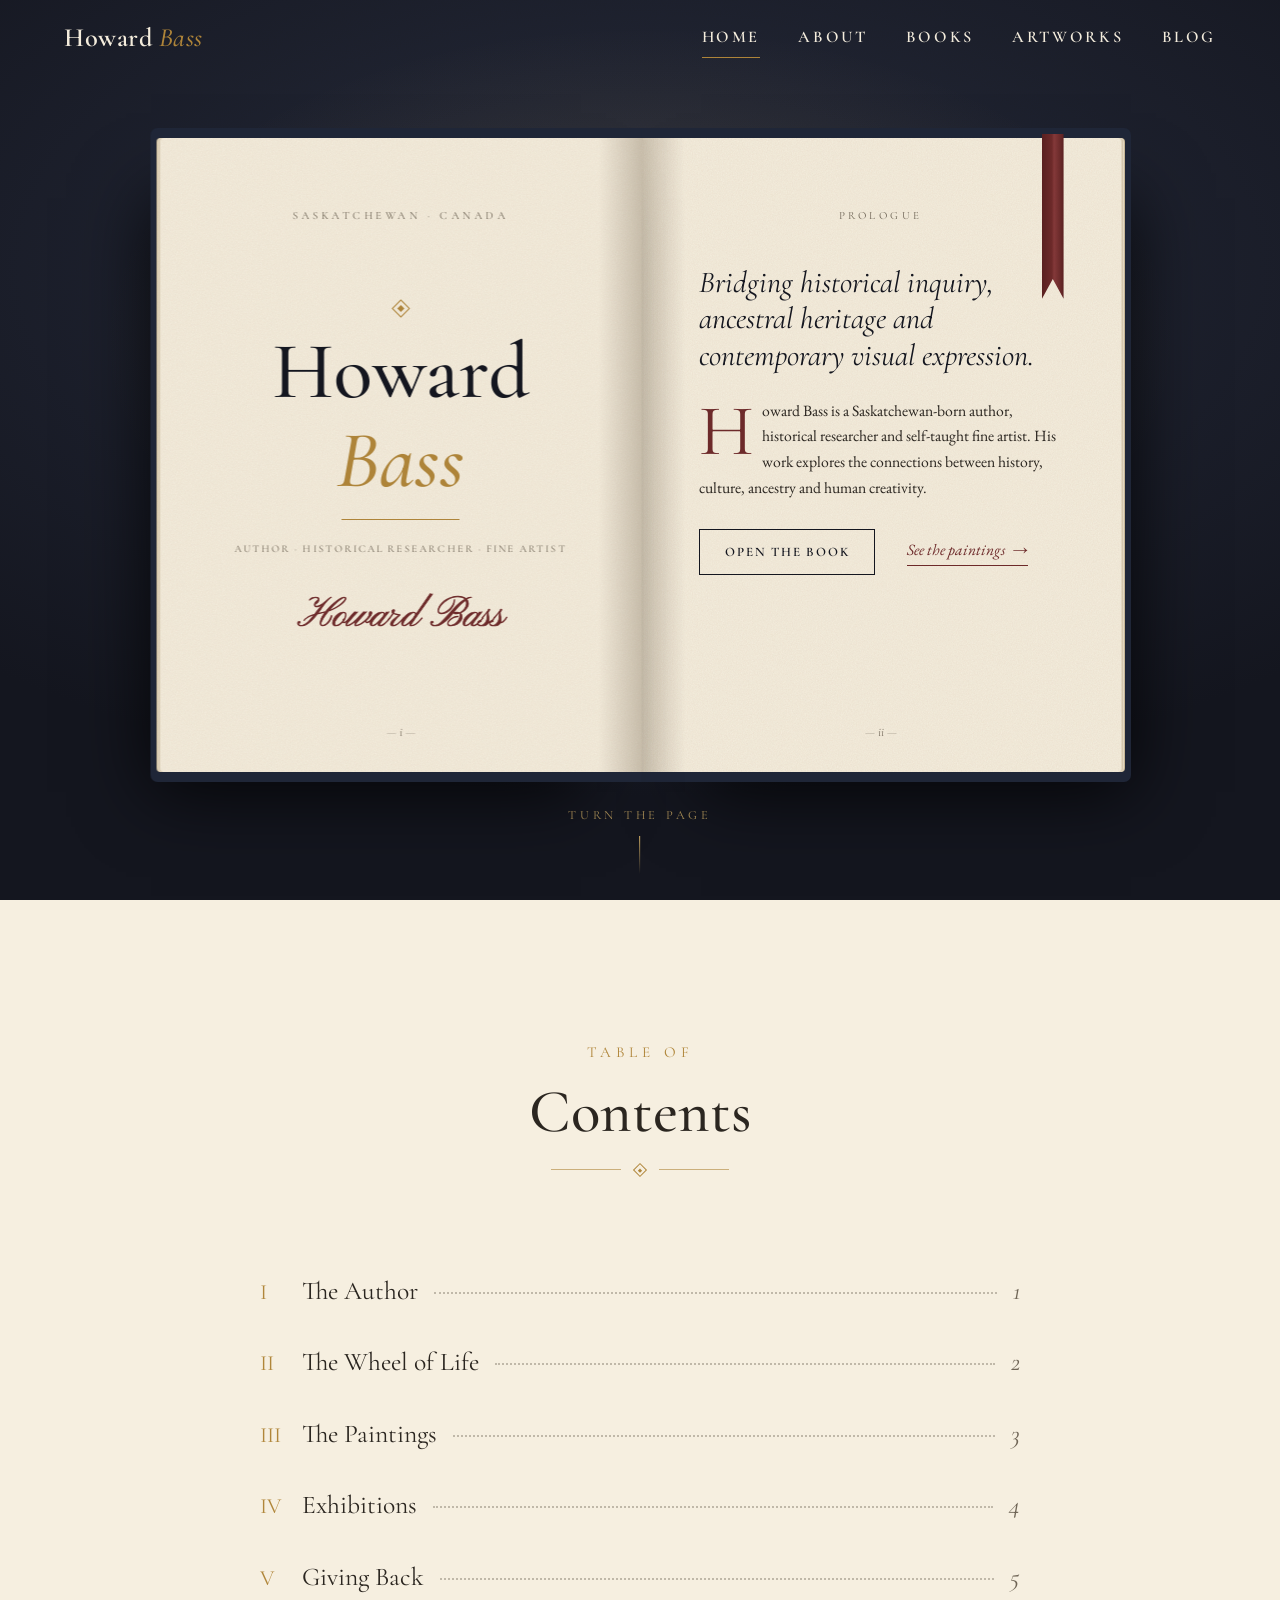
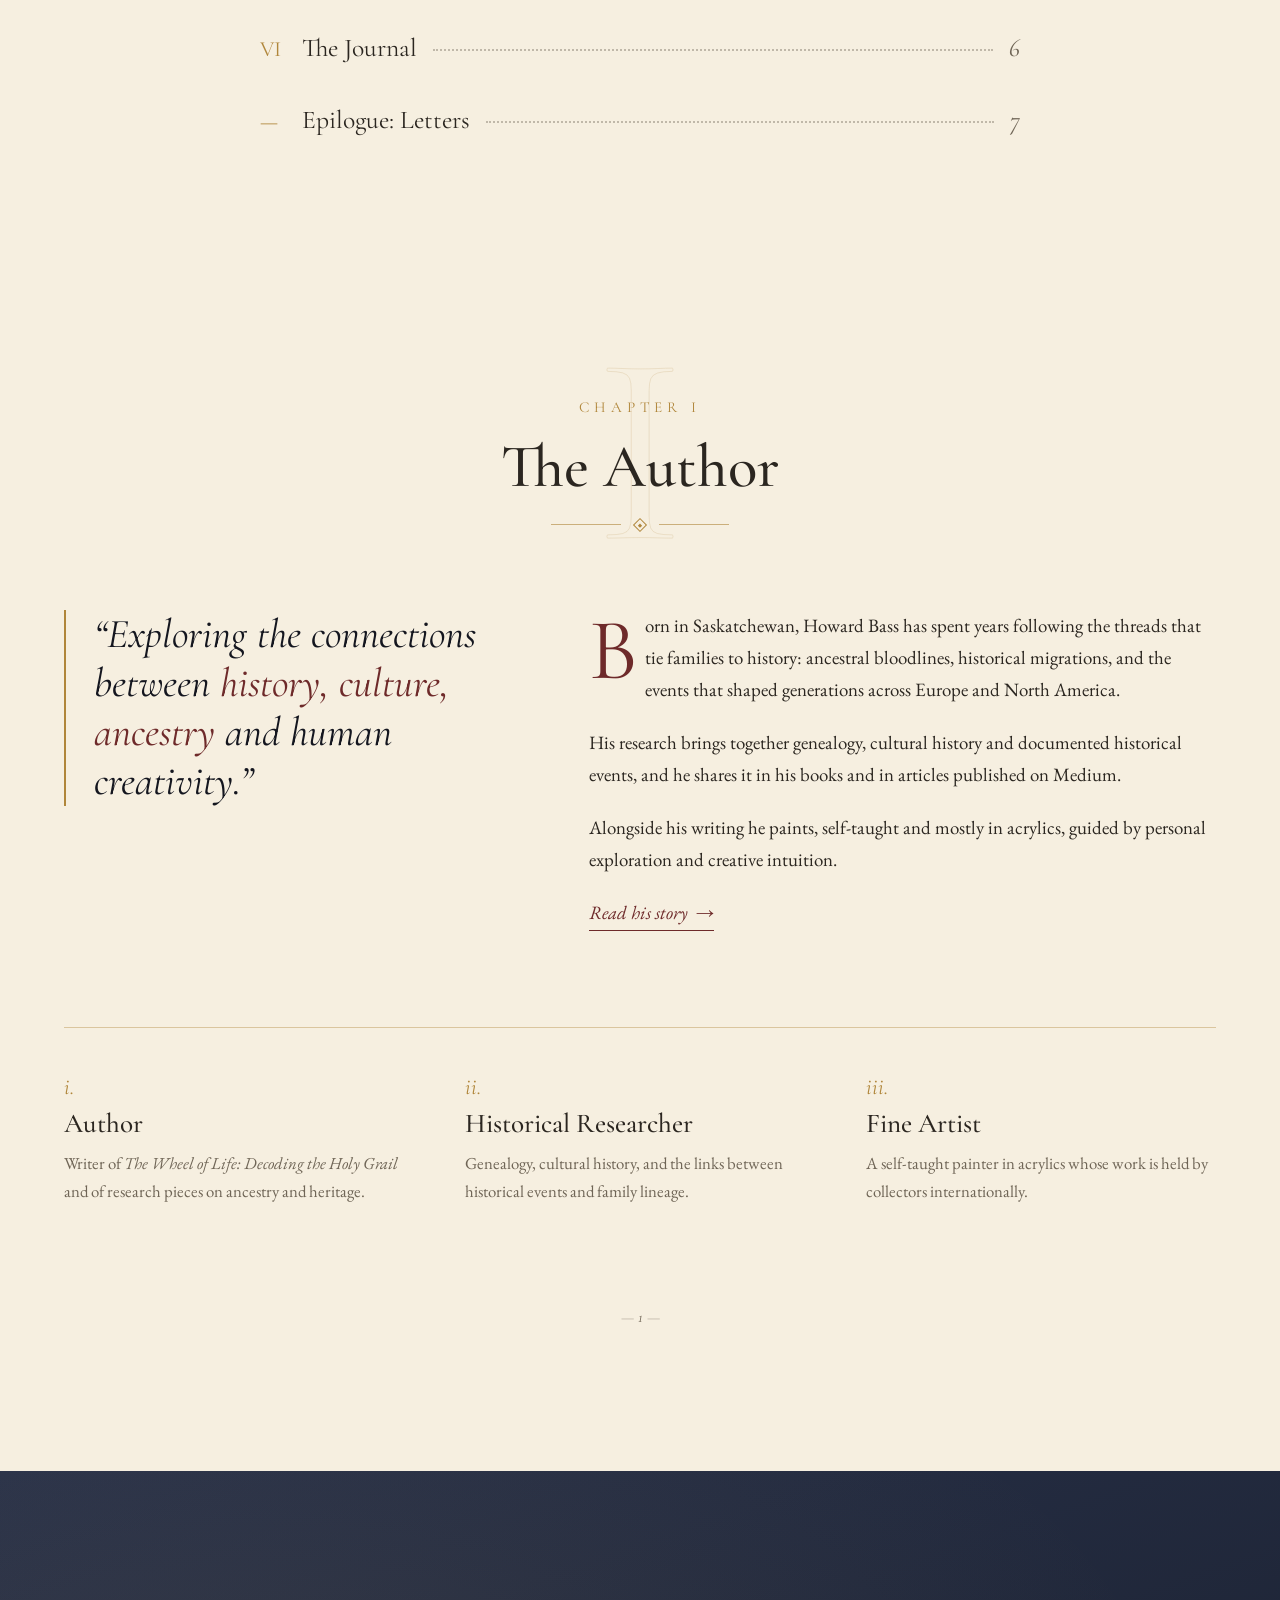
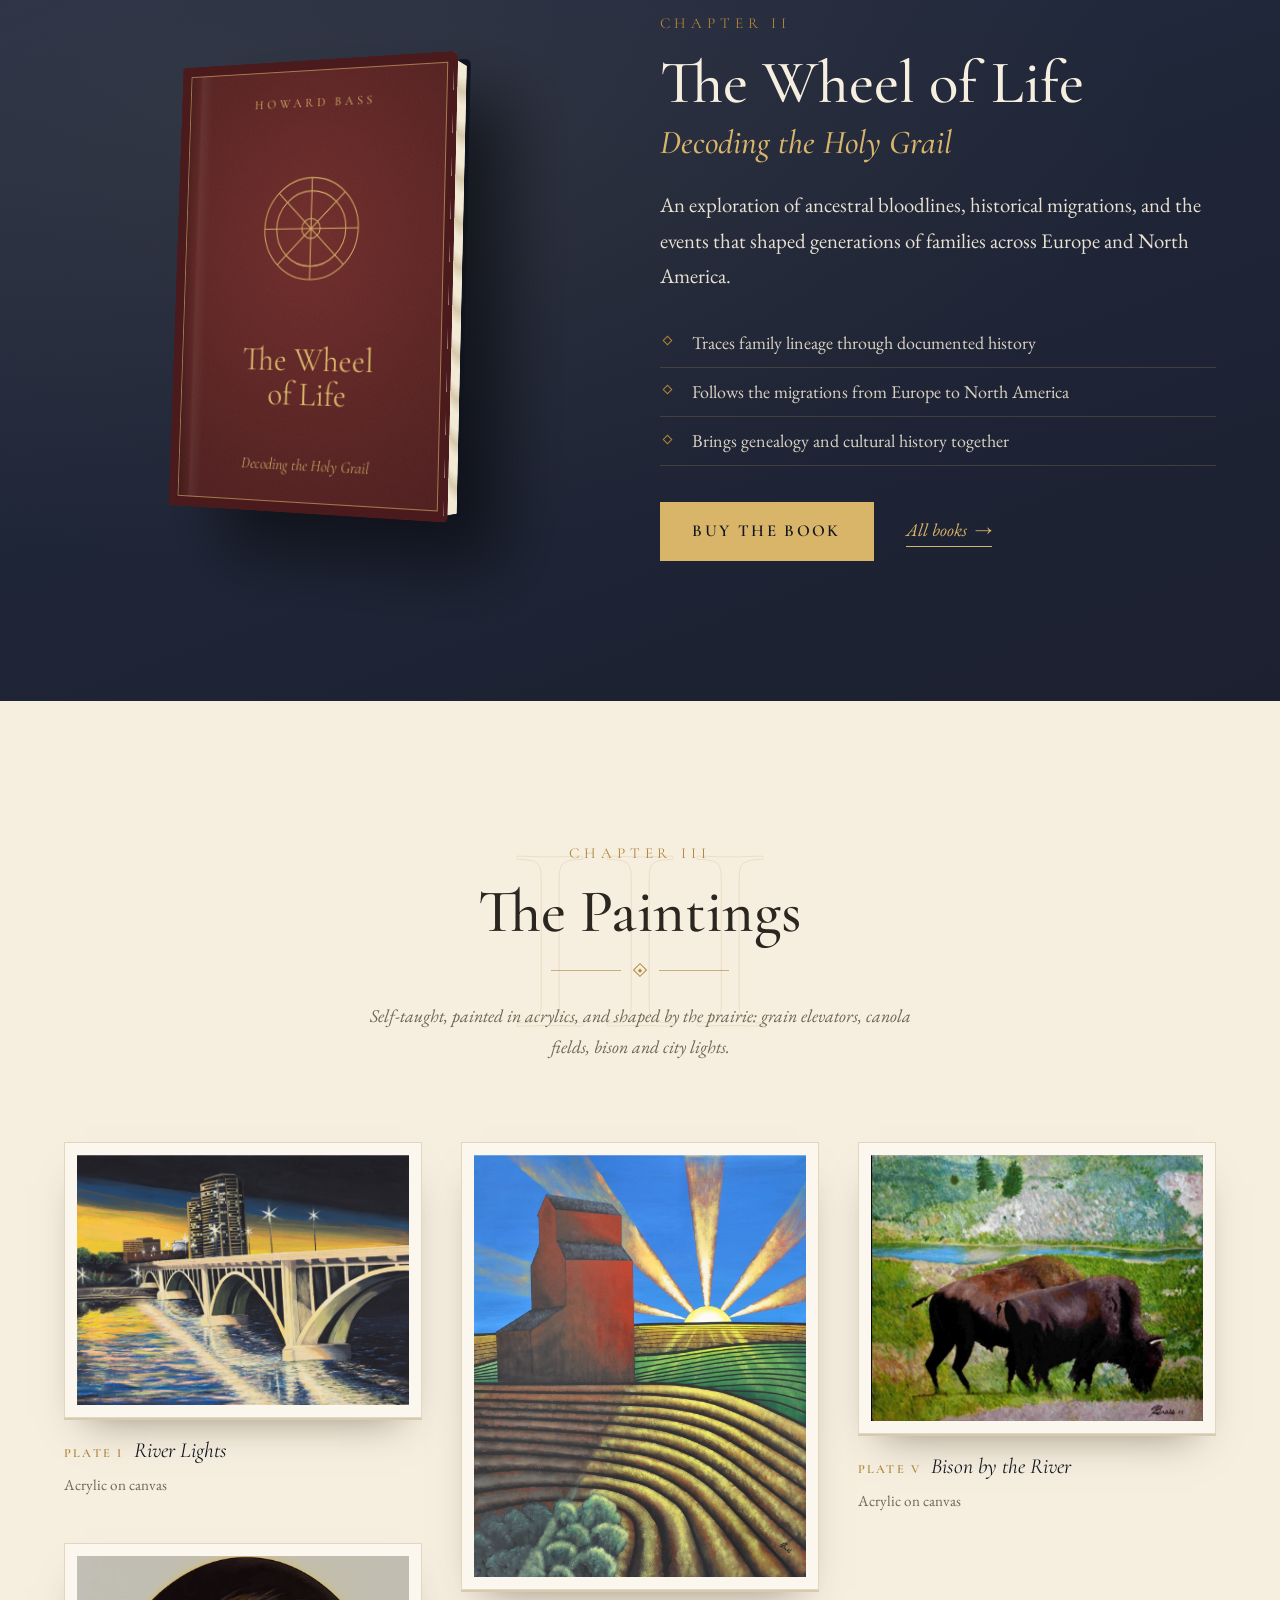
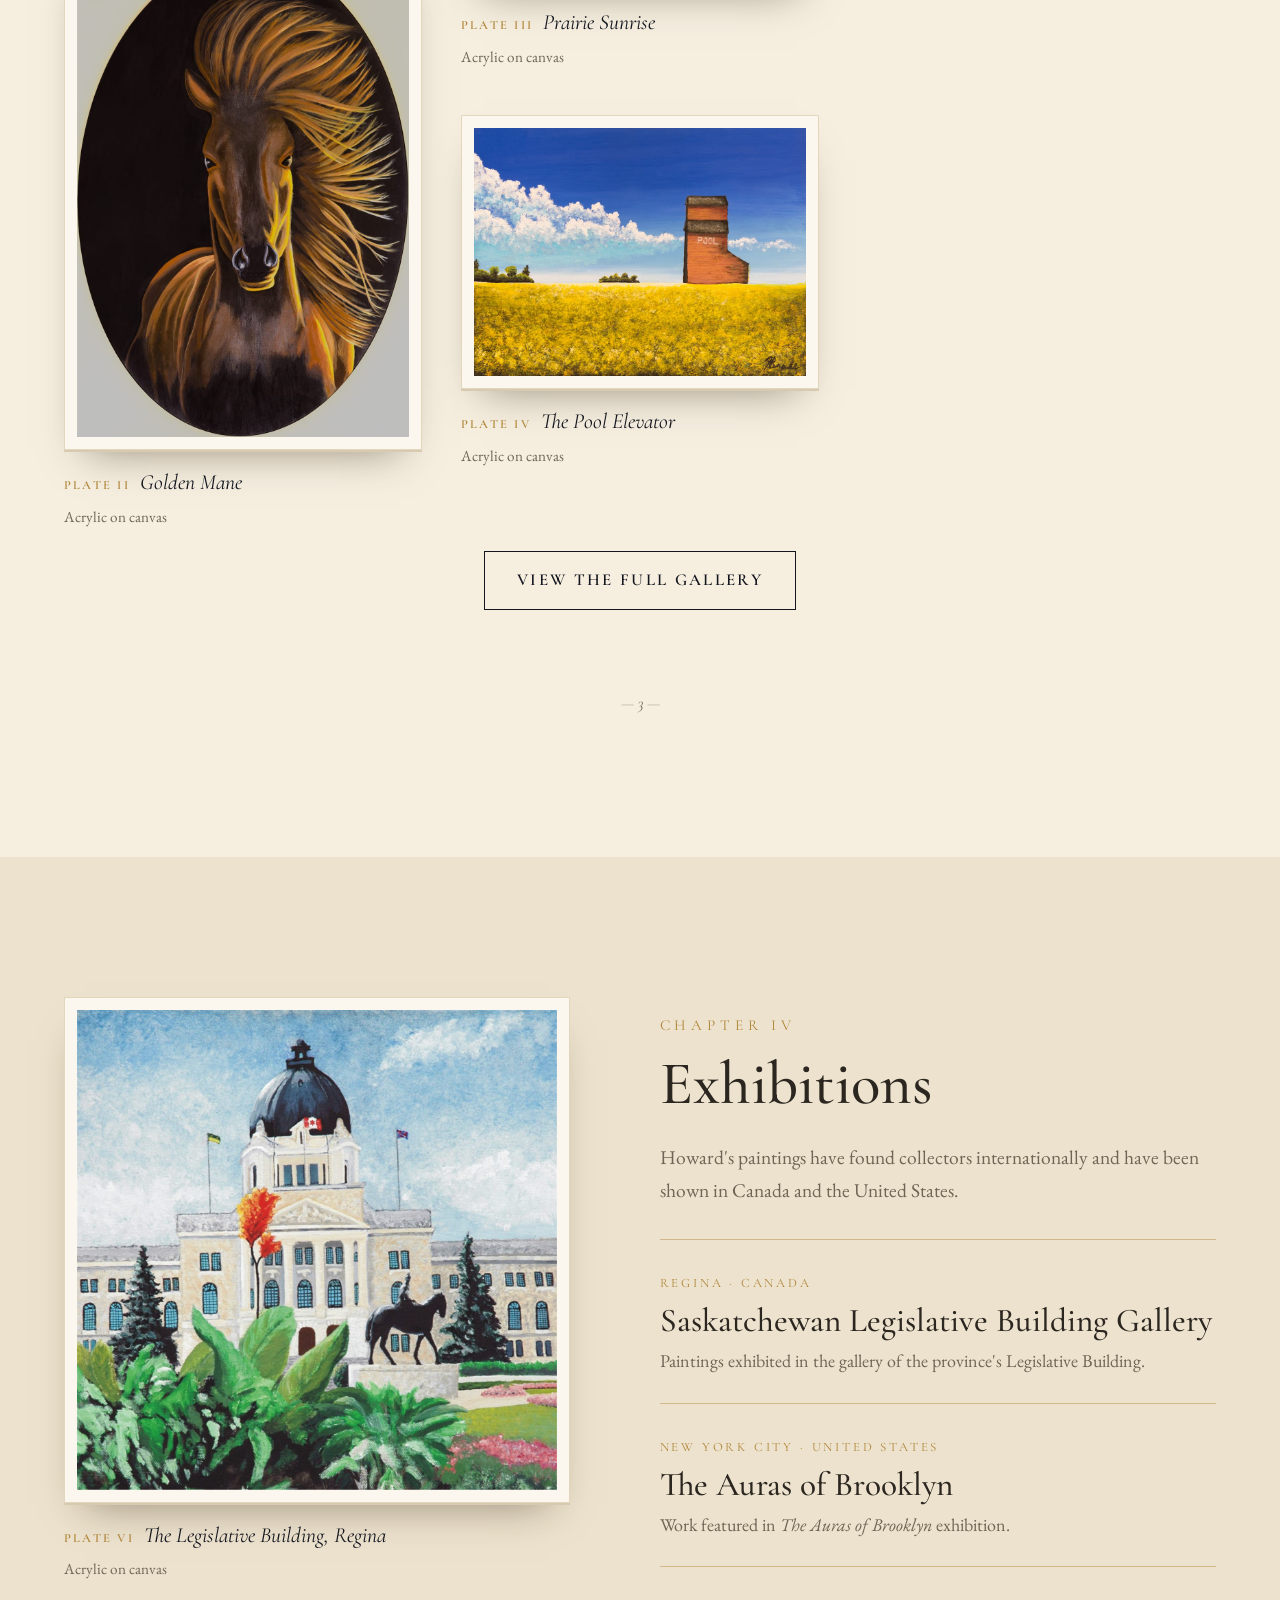
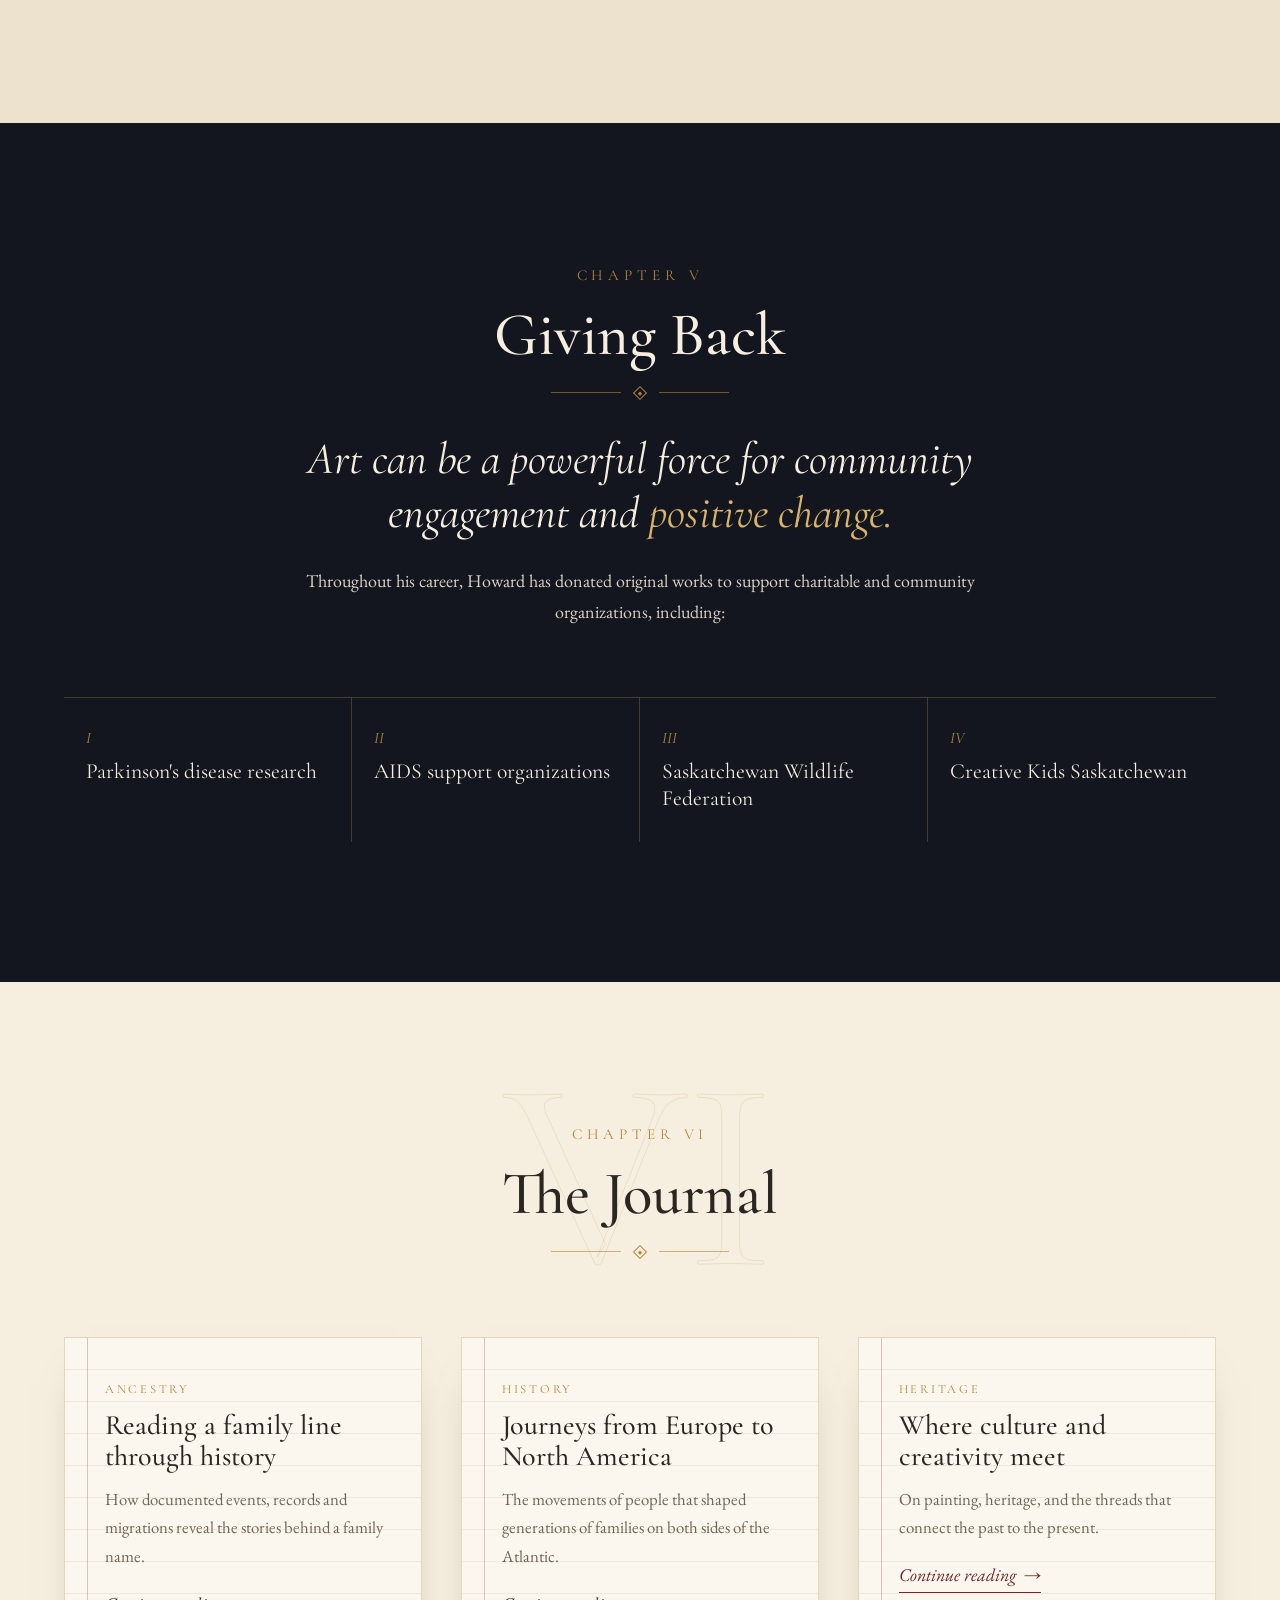
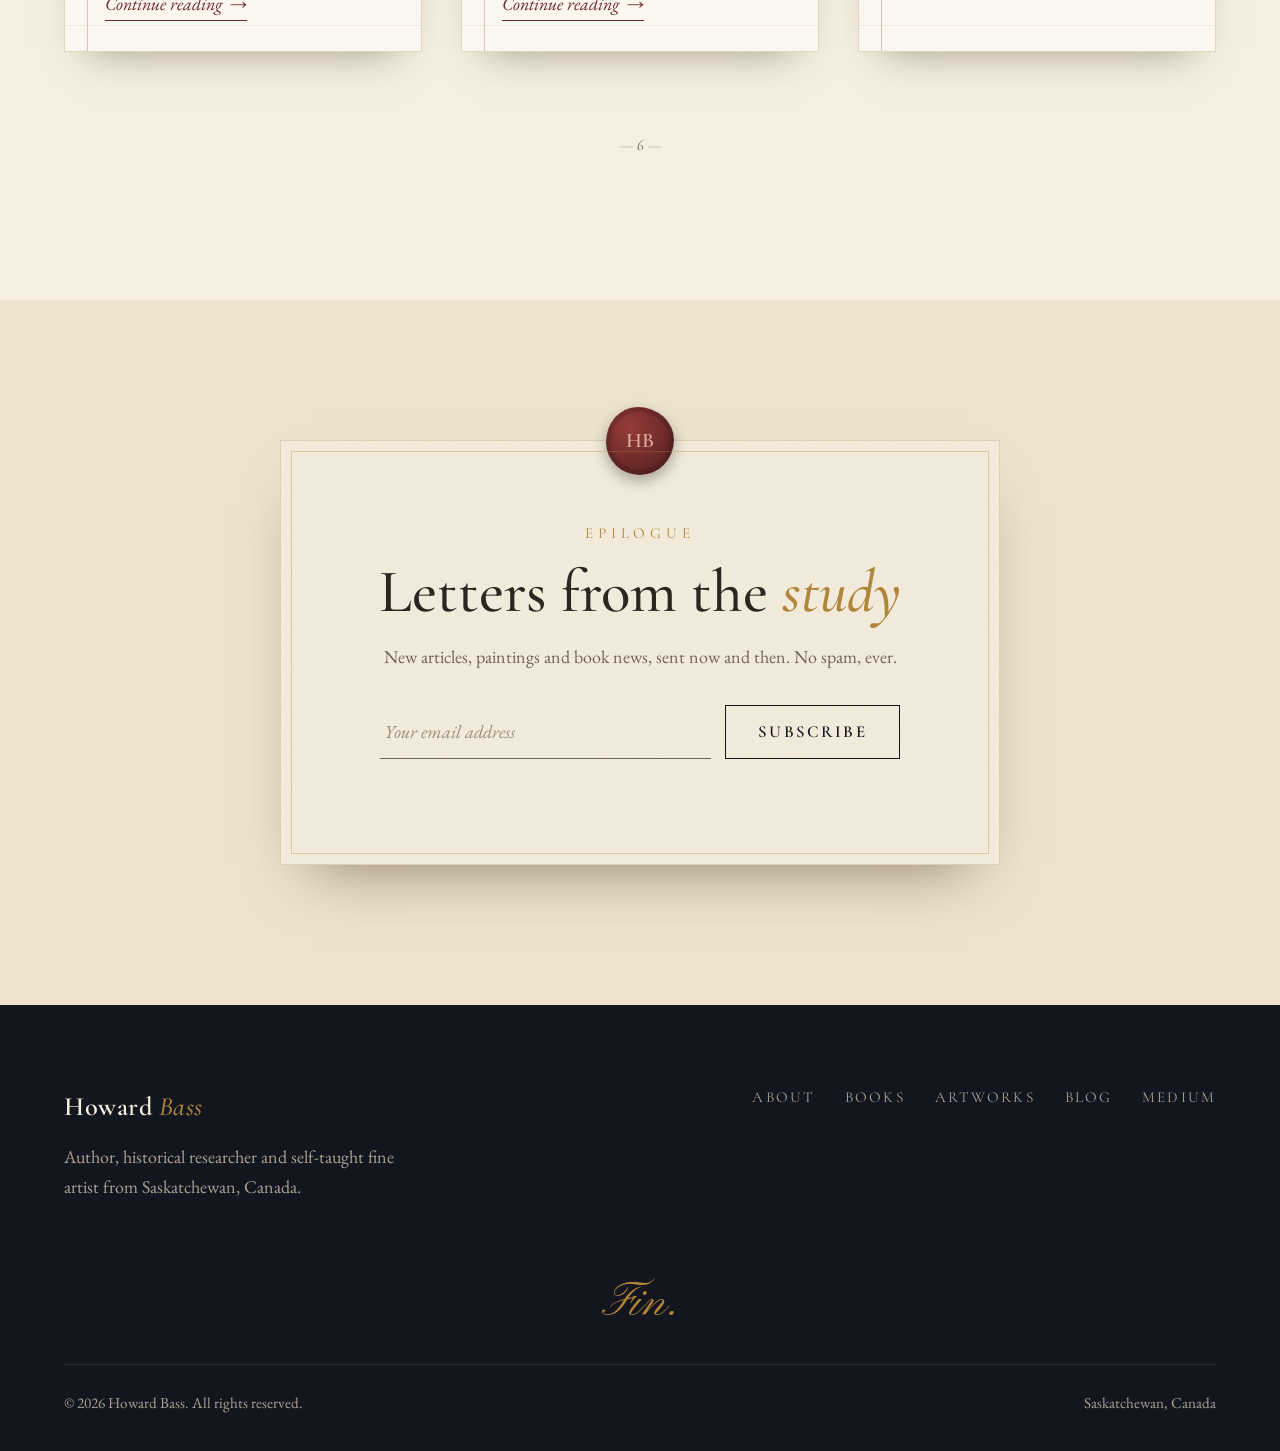
==== index.html @ 2922fd2c "Add files via upload" ====
<!DOCTYPE html>
<html lang="en">
<head>
  <meta charset="UTF-8">
  <meta name="viewport" content="width=device-width, initial-scale=1.0">
  <title>Howard Bass — Author, Historical Researcher &amp; Fine Artist</title>
  <meta name="description" content="Howard Bass is a Saskatchewan-born author, historical researcher and self-taught fine artist. Author of The Wheel of Life: Decoding the Holy Grail.">
  <meta property="og:title" content="Howard Bass — Author, Historical Researcher & Fine Artist">
  <meta property="og:description" content="History, ancestry and colour. Author of The Wheel of Life: Decoding the Holy Grail.">
  <meta property="og:type" content="website">
  <meta property="og:image" content="img/paintings/web/2.jpg">
  <link rel="icon" href="data:image/svg+xml,%3Csvg xmlns='http://www.w3.org/2000/svg' viewBox='0 0 32 32'%3E%3Crect width='32' height='32' rx='6' fill='%231f2638'/%3E%3Cpath d='M16 9c-3-2-7-2-9-1v15c2-1 6-1 9 1 3-2 7-2 9-1V8c-2-1-6-1-9 1zM16 9v15' fill='none' stroke='%23d9b56a' stroke-width='1.5'/%3E%3C/svg%3E">
  <link rel="preconnect" href="https://fonts.googleapis.com">
  <link rel="preconnect" href="https://fonts.gstatic.com" crossorigin>
  <link href="https://fonts.googleapis.com/css2?family=Cormorant+Garamond:ital,wght@0,500;0,600;1,500&family=EB+Garamond:ital,wght@0,400;0,500;1,400&family=Pinyon+Script&display=swap" rel="stylesheet">
  <link rel="stylesheet" href="css/style.css">
  <script>document.documentElement.className = "js";</script>
</head>
<body>

  <!-- ============ Preloader: pages turning while the name is written ============ -->
  <div class="preloader" id="preloader" aria-hidden="true">
    <div class="pl-book">
      <div class="pl-page pl-left"></div>
      <div class="pl-page pl-right"></div>
      <div class="pl-flip" style="--i:0"></div>
      <div class="pl-flip" style="--i:1"></div>
      <div class="pl-flip" style="--i:2"></div>
    </div>
    <svg class="pl-sign" viewBox="0 0 360 90">
      <text x="50%" y="62" text-anchor="middle">Howard Bass</text>
    </svg>
    <p class="pl-sub">Author &middot; Historical Researcher &middot; Fine Artist</p>
  </div>

  <!-- Reading ribbon: grows as the visitor reads down the page -->
  <div class="ribbon" id="ribbon" aria-hidden="true"></div>

  <!-- ============ Header ============ -->
  <header class="header" id="header">
    <div class="wrap">
      <a href="index.html" class="logo">Howard <em>Bass</em></a>
      <nav class="nav" id="nav" aria-label="Main">
        <a href="index.html" aria-current="page">Home</a>
        <a href="about.html">About</a>
        <a href="books.html">Books</a>
        <a href="artworks.html">Artworks</a>
        <a href="blog.html">Blog</a>
      </nav>
      <button class="menu-btn" id="menuBtn" aria-label="Open menu" aria-expanded="false" aria-controls="nav">
        <span></span><span></span>
      </button>
    </div>
  </header>

  <main>

    <!-- ============ Hero: a leather-bound book that opens ============ -->
    <section class="hero">
      <div class="hb" id="heroBook">

        <!-- Right-hand page -->
        <div class="hb-right">
          <div class="paper">
            <span class="hb-ribbon" aria-hidden="true"></span>
            <p class="running-head ink">Prologue</p>
            <p class="hb-lead ink" style="--d:.1s">Bridging historical inquiry, ancestral heritage and contemporary visual expression.</p>
            <p class="hb-text dropcap ink" style="--d:.25s">Howard Bass is a Saskatchewan-born author, historical researcher and self-taught fine artist. His work explores the connections between history, culture, ancestry and human creativity.</p>
            <div class="hb-cta ink" style="--d:.4s">
              <a href="#book" class="btn btn-ink">Open the book</a>
              <a href="#paintings" class="link-arrow">See the paintings <span>&rarr;</span></a>
            </div>
            <p class="folio ink" style="--d:.5s">ii</p>
          </div>
        </div>

        <!-- Cover: front is the leather binding, back is the title page -->
        <div class="hb-cover" id="heroCover">
          <div class="hb-face hb-front" aria-hidden="true">
            <div class="hb-front-inner">
              <svg class="hb-emblem" viewBox="0 0 100 100" fill="none" stroke="currentColor" stroke-width="1">
                <circle cx="50" cy="50" r="46"/><circle cx="50" cy="50" r="38" stroke-dasharray="2 3"/><circle cx="50" cy="50" r="8"/>
                <path d="M50 4v92M4 50h92M17.5 17.5l65 65M82.5 17.5l-65 65"/>
              </svg>
              <span class="hb-front-name">Howard Bass</span>
              <span class="hb-front-sub">Collected Works</span>
            </div>
          </div>
          <div class="hb-face hb-back">
            <div class="paper">
              <p class="running-head ink">Saskatchewan &middot; Canada</p>
              <div class="title-page">
                <span class="orn ink" style="--d:.1s" aria-hidden="true"><b class="fl"></b></span>
                <h1 class="ink" style="--d:.15s">Howard <em>Bass</em></h1>
                <span class="rule ink" style="--d:.25s" aria-hidden="true"></span>
                <p class="roles ink" style="--d:.3s">Author &middot; Historical Researcher &middot; Fine Artist</p>
                <svg class="signature" viewBox="0 0 360 90" aria-hidden="true">
                  <text x="50%" y="62" text-anchor="middle">Howard Bass</text>
                </svg>
              </div>
              <p class="folio ink" style="--d:.5s">i</p>
            </div>
          </div>
        </div>
      </div>

      <a href="#contents" class="scroll-cue" aria-label="Scroll to contents">
        <span>Turn the page</span><i></i>
      </a>
    </section>

    <!-- ============ Contents ============ -->
    <section class="section paper-bg contents" id="contents">
      <div class="wrap narrow">
        <header class="ch-head">
          <span class="ch-num reveal">Table of</span>
          <h2 class="reveal" style="--d:.08s">Contents</h2>
          <span class="ch-orn reveal" style="--d:.16s" aria-hidden="true"><i></i><b class="fl"></b><i></i></span>
        </header>
        <ol class="toc">
          <li class="reveal" style="--d:0s"><a href="#author"><span class="toc-n">I</span><span class="toc-t">The Author</span><span class="toc-dots"></span><span class="toc-p">1</span></a></li>
          <li class="reveal" style="--d:.06s"><a href="#book"><span class="toc-n">II</span><span class="toc-t">The Wheel of Life</span><span class="toc-dots"></span><span class="toc-p">2</span></a></li>
          <li class="reveal" style="--d:.12s"><a href="#paintings"><span class="toc-n">III</span><span class="toc-t">The Paintings</span><span class="toc-dots"></span><span class="toc-p">3</span></a></li>
          <li class="reveal" style="--d:.18s"><a href="#exhibitions"><span class="toc-n">IV</span><span class="toc-t">Exhibitions</span><span class="toc-dots"></span><span class="toc-p">4</span></a></li>
          <li class="reveal" style="--d:.24s"><a href="#giving"><span class="toc-n">V</span><span class="toc-t">Giving Back</span><span class="toc-dots"></span><span class="toc-p">5</span></a></li>
          <li class="reveal" style="--d:.3s"><a href="#journal"><span class="toc-n">VI</span><span class="toc-t">The Journal</span><span class="toc-dots"></span><span class="toc-p">6</span></a></li>
          <li class="reveal" style="--d:.36s"><a href="#letters"><span class="toc-n">&mdash;</span><span class="toc-t">Epilogue: Letters</span><span class="toc-dots"></span><span class="toc-p">7</span></a></li>
        </ol>
      </div>
    </section>

    <!-- ============ Chapter I: The Author ============ -->
    <section class="section paper-bg chapter" id="author">
      <div class="wrap">
        <header class="ch-head">
          <span class="ch-big" aria-hidden="true">I</span>
          <span class="ch-num reveal">Chapter I</span>
          <h2 class="reveal" style="--d:.08s">The Author</h2>
          <span class="ch-orn reveal" style="--d:.16s" aria-hidden="true"><i></i><b class="fl"></b><i></i></span>
        </header>

        <div class="author-grid">
          <p class="pull reveal">&ldquo;Exploring the connections between <em>history, culture, ancestry</em> and human creativity.&rdquo;</p>
          <div class="prose reveal" style="--d:.12s">
            <p class="dropcap">Born in Saskatchewan, Howard Bass has spent years following the threads that tie families to history: ancestral bloodlines, historical migrations, and the events that shaped generations across Europe and North America.</p>
            <p>His research brings together genealogy, cultural history and documented historical events, and he shares it in his books and in articles published on Medium.</p>
            <p>Alongside his writing he paints, self-taught and mostly in acrylics, guided by personal exploration and creative intuition.</p>
            <a href="about.html" class="link-arrow">Read his story <span>&rarr;</span></a>
          </div>
        </div>

        <div class="marginalia">
          <article class="reveal" style="--d:0s">
            <span class="m-num">i.</span>
            <h3>Author</h3>
            <p>Writer of <i>The Wheel of Life: Decoding the Holy Grail</i> and of research pieces on ancestry and heritage.</p>
          </article>
          <article class="reveal" style="--d:.12s">
            <span class="m-num">ii.</span>
            <h3>Historical Researcher</h3>
            <p>Genealogy, cultural history, and the links between historical events and family lineage.</p>
          </article>
          <article class="reveal" style="--d:.24s">
            <span class="m-num">iii.</span>
            <h3>Fine Artist</h3>
            <p>A self-taught painter in acrylics whose work is held by collectors internationally.</p>
          </article>
        </div>
        <p class="folio">1</p>
      </div>
    </section>

    <!-- ============ Chapter II: The Book ============ -->
    <section class="section leather-bg chapter" id="book">
      <div class="wrap book-grid">
        <!-- Replace .book-cover contents with <img src="img/books/wheel-of-life.jpg" alt="..."> once the real cover is supplied -->
        <div class="book-stage reveal">
          <div class="book" id="book3d">
            <div class="book-back"></div>
            <div class="book-pages"></div>
            <div class="book-cover">
              <span class="bc-author">Howard Bass</span>
              <svg viewBox="0 0 100 100" fill="none" stroke="currentColor" stroke-width="1">
                <circle cx="50" cy="50" r="46"/><circle cx="50" cy="50" r="34"/><circle cx="50" cy="50" r="9"/>
                <path d="M50 4v92M4 50h92M17.5 17.5l65 65M82.5 17.5l-65 65"/>
              </svg>
              <span class="bc-title">The Wheel<br>of Life</span>
              <span class="bc-sub">Decoding the Holy Grail</span>
            </div>
          </div>
        </div>

        <div class="book-copy">
          <span class="ch-num reveal">Chapter II</span>
          <h2 class="reveal" style="--d:.08s">The Wheel of Life <em>Decoding the Holy Grail</em></h2>
          <p class="lead reveal" style="--d:.16s">An exploration of ancestral bloodlines, historical migrations, and the events that shaped generations of families across Europe and North America.</p>
          <ul class="book-points reveal" style="--d:.24s">
            <li>Traces family lineage through documented history</li>
            <li>Follows the migrations from Europe to North America</li>
            <li>Brings genealogy and cultural history together</li>
          </ul>
          <div class="book-actions reveal" style="--d:.32s">
            <!-- TODO: replace with the book's real Amazon / retailer link -->
            <a href="#" class="btn btn-gold" target="_blank" rel="noopener">Buy the book</a>
            <a href="books.html" class="link-arrow light">All books <span>&rarr;</span></a>
          </div>
        </div>
      </div>
    </section>

    <!-- ============ Chapter III: Paintings ============ -->
    <section class="section paper-bg chapter" id="paintings">
      <div class="wrap">
        <header class="ch-head">
          <span class="ch-big" aria-hidden="true">III</span>
          <span class="ch-num reveal">Chapter III</span>
          <h2 class="reveal" style="--d:.08s">The Paintings</h2>
          <span class="ch-orn reveal" style="--d:.16s" aria-hidden="true"><i></i><b class="fl"></b><i></i></span>
          <p class="ch-intro reveal" style="--d:.22s">Self-taught, painted in acrylics, and shaped by the prairie: grain elevators, canola fields, bison and city lights.</p>
        </header>

        <!-- Titles are working titles until Howard confirms them. These will come from the admin dashboard. -->
        <div class="plates">
          <a href="img/paintings/web/1.jpg" class="plate reveal" data-title="River Lights" data-plate="Plate I">
            <span class="plate-frame"><span class="plate-img"><img src="img/paintings/web/1.jpg" alt="Acrylic painting of an arched bridge lit at dusk, its lights reflected in the river below a city skyline" width="1400" height="1053" loading="lazy"></span></span>
            <span class="plate-cap"><b>Plate I</b><i>River Lights</i><small>Acrylic on canvas</small></span>
          </a>
          <a href="img/paintings/web/3.jpg" class="plate reveal" style="--d:.1s" data-title="Golden Mane" data-plate="Plate II">
            <span class="plate-frame"><span class="plate-img"><img src="img/paintings/web/3.jpg" alt="Oval acrylic painting of a horse running toward the viewer, its golden mane blown by the wind" width="967" height="1400" loading="lazy"></span></span>
            <span class="plate-cap"><b>Plate II</b><i>Golden Mane</i><small>Acrylic on canvas</small></span>
          </a>
          <a href="img/paintings/web/4.jpg" class="plate reveal" style="--d:.2s" data-title="Prairie Sunrise" data-plate="Plate III">
            <span class="plate-frame"><span class="plate-img"><img src="img/paintings/web/4.jpg" alt="Stylised acrylic painting of a red grain elevator beside rolling striped fields with the sun rising behind" width="1103" height="1400" loading="lazy"></span></span>
            <span class="plate-cap"><b>Plate III</b><i>Prairie Sunrise</i><small>Acrylic on canvas</small></span>
          </a>
          <a href="img/paintings/web/2.jpg" class="plate reveal" data-title="The Pool Elevator" data-plate="Plate IV">
            <span class="plate-frame"><span class="plate-img"><img src="img/paintings/web/2.jpg" alt="Acrylic painting of a weathered Pool grain elevator standing above a yellow canola field under a deep blue sky" width="1000" height="748" loading="lazy"></span></span>
            <span class="plate-cap"><b>Plate IV</b><i>The Pool Elevator</i><small>Acrylic on canvas</small></span>
          </a>
          <a href="img/paintings/web/5.jpg" class="plate reveal" style="--d:.1s" data-title="Bison by the River" data-plate="Plate V">
            <span class="plate-frame"><span class="plate-img"><img src="img/paintings/web/5.jpg" alt="Acrylic painting of two bison grazing on green grass beside a blue river" width="1400" height="1120" loading="lazy"></span></span>
            <span class="plate-cap"><b>Plate V</b><i>Bison by the River</i><small>Acrylic on canvas</small></span>
          </a>
        </div>

        <div class="center reveal">
          <a href="artworks.html" class="btn btn-ink">View the full gallery</a>
        </div>
        <p class="folio">3</p>
      </div>
    </section>

    <!-- ============ Chapter IV: Exhibitions ============ -->
    <section class="section paper2-bg chapter" id="exhibitions">
      <div class="wrap ex-grid">
        <a href="img/paintings/web/6.jpg" class="plate ex-plate reveal" data-title="The Legislative Building, Regina" data-plate="Plate VI">
          <span class="plate-frame"><span class="plate-img"><img src="img/paintings/web/6.jpg" alt="Acrylic painting of the Saskatchewan Legislative Building with its dome, flags, an equestrian statue and green gardens in front" width="1400" height="1400" loading="lazy"></span></span>
          <span class="plate-cap"><b>Plate VI</b><i>The Legislative Building, Regina</i><small>Acrylic on canvas</small></span>
        </a>

        <div class="ex-copy">
          <span class="ch-num reveal">Chapter IV</span>
          <h2 class="reveal" style="--d:.08s">Exhibitions</h2>
          <p class="lead reveal" style="--d:.16s">Howard's paintings have found collectors internationally and have been shown in Canada and the United States.</p>
          <ol class="ex-list">
            <li class="reveal" style="--d:.24s">
              <span class="ex-place">Regina &middot; Canada</span>
              <h3>Saskatchewan Legislative Building Gallery</h3>
              <p>Paintings exhibited in the gallery of the province's Legislative Building.</p>
            </li>
            <li class="reveal" style="--d:.32s">
              <span class="ex-place">New York City &middot; United States</span>
              <h3>The Auras of Brooklyn</h3>
              <p>Work featured in <i>The Auras of Brooklyn</i> exhibition.</p>
            </li>
          </ol>
        </div>
      </div>
    </section>

    <!-- ============ Chapter V: Giving back ============ -->
    <section class="section ink-bg chapter" id="giving">
      <div class="wrap narrow center">
        <span class="ch-num reveal">Chapter V</span>
        <h2 class="reveal" style="--d:.08s">Giving Back</h2>
        <span class="ch-orn reveal" style="--d:.16s" aria-hidden="true"><i></i><b class="fl"></b><i></i></span>
        <blockquote class="reveal" style="--d:.22s">Art can be a powerful force for community engagement and <em>positive change.</em></blockquote>
        <p class="reveal" style="--d:.3s">Throughout his career, Howard has donated original works to support charitable and community organizations, including:</p>
      </div>
      <ul class="wrap causes">
        <li class="reveal" style="--d:0s"><span>I</span>Parkinson's disease research</li>
        <li class="reveal" style="--d:.08s"><span>II</span>AIDS support organizations</li>
        <li class="reveal" style="--d:.16s"><span>III</span>Saskatchewan Wildlife Federation</li>
        <li class="reveal" style="--d:.24s"><span>IV</span>Creative Kids Saskatchewan</li>
      </ul>
    </section>

    <!-- ============ Chapter VI: Journal ============ -->
    <section class="section paper-bg chapter" id="journal">
      <div class="wrap">
        <header class="ch-head">
          <span class="ch-big" aria-hidden="true">VI</span>
          <span class="ch-num reveal">Chapter VI</span>
          <h2 class="reveal" style="--d:.08s">The Journal</h2>
          <span class="ch-orn reveal" style="--d:.16s" aria-hidden="true"><i></i><b class="fl"></b><i></i></span>
        </header>

        <!-- Placeholder entries: these will be loaded from the blog posts published in the admin dashboard -->
        <div class="entries">
          <article class="entry reveal">
            <span class="entry-tag">Ancestry</span>
            <h3><a href="blog.html">Reading a family line through history</a></h3>
            <p>How documented events, records and migrations reveal the stories behind a family name.</p>
            <a href="blog.html" class="link-arrow">Continue reading <span>&rarr;</span></a>
          </article>
          <article class="entry reveal" style="--d:.12s">
            <span class="entry-tag">History</span>
            <h3><a href="blog.html">Journeys from Europe to North America</a></h3>
            <p>The movements of people that shaped generations of families on both sides of the Atlantic.</p>
            <a href="blog.html" class="link-arrow">Continue reading <span>&rarr;</span></a>
          </article>
          <article class="entry reveal" style="--d:.24s">
            <span class="entry-tag">Heritage</span>
            <h3><a href="blog.html">Where culture and creativity meet</a></h3>
            <p>On painting, heritage, and the threads that connect the past to the present.</p>
            <a href="blog.html" class="link-arrow">Continue reading <span>&rarr;</span></a>
          </article>
        </div>
        <p class="folio">6</p>
      </div>
    </section>

    <!-- ============ Epilogue: Newsletter ============ -->
    <section class="section paper2-bg" id="letters">
      <div class="wrap">
        <div class="letter reveal">
          <span class="seal" aria-hidden="true">HB</span>
          <span class="ch-num">Epilogue</span>
          <h2>Letters from the <em>study</em></h2>
          <p>New articles, paintings and book news, sent now and then. No spam, ever.</p>
          <!-- Submits to the backend once built: subscribers are saved in the admin dashboard -->
          <form class="nl-form" id="nlForm" novalidate>
            <input type="email" id="nlEmail" name="email" placeholder="Your email address" aria-label="Email address" required autocomplete="email">
            <button type="submit" class="btn btn-ink">Subscribe</button>
          </form>
          <p class="nl-msg" id="nlMsg" role="status"></p>
        </div>
      </div>
    </section>

  </main>

  <!-- ============ Footer ============ -->
  <footer class="footer">
    <div class="wrap">
      <div class="footer-top">
        <div>
          <a href="index.html" class="logo">Howard <em>Bass</em></a>
          <p class="footer-tag">Author, historical researcher and self-taught fine artist from Saskatchewan, Canada.</p>
        </div>
        <nav class="footer-links" aria-label="Footer">
          <a href="about.html">About</a>
          <a href="books.html">Books</a>
          <a href="artworks.html">Artworks</a>
          <a href="blog.html">Blog</a>
          <!-- TODO: replace with Howard's Medium profile URL -->
          <a href="#" target="_blank" rel="noopener">Medium</a>
        </nav>
      </div>
      <p class="fin" aria-hidden="true">Fin.</p>
      <div class="footer-bottom">
        <span>&copy; <span id="year"></span> Howard Bass. All rights reserved.</span>
        <span>Saskatchewan, Canada</span>
      </div>
    </div>
  </footer>

  <!-- ============ Lightbox for the paintings ============ -->
  <div class="lightbox" id="lightbox" role="dialog" aria-modal="true" aria-label="Painting viewer" hidden>
    <button class="lb-close" id="lbClose" aria-label="Close">&times;</button>
    <button class="lb-nav lb-prev" id="lbPrev" aria-label="Previous painting">&larr;</button>
    <figure>
      <img id="lbImg" src="" alt="">
      <figcaption id="lbCap"></figcaption>
    </figure>
    <button class="lb-nav lb-next" id="lbNext" aria-label="Next painting">&rarr;</button>
  </div>

  <script src="js/main.js"></script>
</body>
</html>
---- css/style.css ----
/* =========================================================
   Howard Bass — Author website
   Theme: an old leather-bound book. Navy leather, gilt edges,
   aged paper and sepia ink.
   ========================================================= */

:root {
  --ink: #14161f;
  --ink-2: #1c2030;
  --leather: #1f2638;
  --leather-2: #283149;
  --paper: #f6efe0;
  --paper-2: #ece2cd;
  --paper-edge: #d8cab0;
  --text: #2b2620;
  --muted: #6f6556;
  --gold: #b0863a;
  --gold-l: #d9b56a;
  --oxblood: #6e2a2a;

  --display: "Cormorant Garamond", Georgia, serif;
  --body: "EB Garamond", Georgia, serif;
  --script: "Pinyon Script", cursive;

  --ease: cubic-bezier(.22, .61, .36, 1);
  --header-h: 76px;
  --grain: url("data:image/svg+xml,%3Csvg xmlns='http://www.w3.org/2000/svg' width='220' height='220'%3E%3Cfilter id='n'%3E%3CfeTurbulence type='fractalNoise' baseFrequency='.8' numOctaves='3' stitchTiles='stitch'/%3E%3CfeColorMatrix values='0 0 0 0 .4 0 0 0 0 .3 0 0 0 0 .18 0 0 0 .11 0'/%3E%3C/filter%3E%3Crect width='100%25' height='100%25' filter='url(%23n)'/%3E%3C/svg%3E");
}

*, *::before, *::after { box-sizing: border-box; }
html { scroll-behavior: smooth; scroll-padding-top: var(--header-h); }
body {
  margin: 0;
  font-family: var(--body);
  font-size: 1.125rem;
  line-height: 1.7;
  color: var(--text);
  background: var(--paper);
  -webkit-font-smoothing: antialiased;
  overflow-x: hidden;
}
/* Fine paper grain over the whole site */
body::after {
  content: "";
  position: fixed;
  inset: 0;
  pointer-events: none;
  z-index: 300;
  background-image: var(--grain);
  opacity: .55;
  mix-blend-mode: multiply;
}
img { max-width: 100%; display: block; }
a { color: inherit; text-decoration: none; }
h1, h2, h3 { font-family: var(--display); font-weight: 500; line-height: 1.1; margin: 0; }
h2 { font-size: clamp(2.3rem, 5vw, 3.8rem); }
h2 em, h1 em { color: var(--gold); }
p { margin: 0 0 1.1em; }
.wrap { width: min(1180px, 100% - 2 * clamp(20px, 5vw, 64px)); margin-inline: auto; }
.wrap.narrow { width: min(760px, 100% - 40px); }
.center { text-align: center; }
.section { position: relative; padding: clamp(80px, 11vw, 140px) 0; }

.paper-bg { background: var(--paper); }
.paper2-bg { background: var(--paper-2); }
.ink-bg { background: var(--ink); color: #d9d2c3; }
.leather-bg {
  color: #d9d2c3;
  background:
    radial-gradient(120% 90% at 20% 30%, rgba(217,181,106,.08), transparent 60%),
    linear-gradient(160deg, var(--leather-2), var(--leather) 50%, var(--ink-2));
}
.ink-bg h2, .leather-bg h2 { color: var(--paper); }

/* ---------- Small shared pieces ---------- */
.ch-num {
  display: block;
  font-family: var(--display);
  font-size: .95rem;
  letter-spacing: .32em;
  text-transform: uppercase;
  color: var(--gold);
  margin-bottom: .8rem;
}
.ch-orn {
  display: flex;
  align-items: center;
  justify-content: center;
  gap: 14px;
  color: var(--gold);
  font-size: 1.3rem;
  margin: 1.2rem auto 0;
}
.ch-orn i {
  display: block;
  width: 70px;
  height: 1px;
  background: currentColor;
  opacity: .6;
  transform: scaleX(0);
  transition: transform 1.2s var(--ease) .3s;
}
.ch-orn i:first-child { transform-origin: right; }
.ch-orn i:last-child { transform-origin: left; }
.ch-orn.is-in i { transform: scaleX(1); }

/* Small diamond ornament (a printer's fleuron) */
.fl {
  position: relative;
  display: inline-block;
  width: 10px;
  height: 10px;
  border: 1px solid currentColor;
  transform: rotate(45deg);
}
.fl::after { content: ""; position: absolute; inset: 2.5px; background: currentColor; }

.ch-head { position: relative; text-align: center; margin-bottom: clamp(48px, 7vw, 80px); }
.ch-big {
  position: absolute;
  left: 50%;
  top: 50%;
  transform: translate(-50%, -54%);
  font-family: var(--display);
  font-size: clamp(9rem, 22vw, 17rem);
  line-height: 1;
  color: transparent;
  -webkit-text-stroke: 1px rgba(176, 134, 58, .16);
  pointer-events: none;
  user-select: none;
  z-index: 0;
}
.ch-head > :not(.ch-big) { position: relative; z-index: 1; }
.ch-intro { max-width: 560px; margin: 1.6rem auto 0; color: var(--muted); font-style: italic; }

.folio {
  text-align: center;
  font-family: var(--display);
  font-style: italic;
  color: var(--muted);
  font-size: 1rem;
  margin: clamp(48px, 7vw, 80px) 0 0;
}
.folio::before, .folio::after { content: " \2014  "; opacity: .5; }

.dropcap::first-letter {
  float: left;
  font-family: var(--display);
  font-size: 4.6em;
  line-height: .78;
  padding: .08em .1em 0 0;
  color: var(--oxblood);
}

/* ---------- Buttons & links ---------- */
.btn {
  position: relative;
  display: inline-flex;
  align-items: center;
  justify-content: center;
  gap: .6em;
  padding: .85em 1.9em;
  font-family: var(--display);
  font-size: 1.05rem;
  font-weight: 600;
  letter-spacing: .14em;
  text-transform: uppercase;
  border: 1px solid currentColor;
  overflow: hidden;
  isolation: isolate;
  cursor: pointer;
  background: none;
  transition: color .5s var(--ease), border-color .5s var(--ease);
}
.btn::before {
  content: "";
  position: absolute;
  inset: 0;
  z-index: -1;
  transform: scaleY(0);
  transform-origin: bottom;
  transition: transform .5s var(--ease);
}
.btn:hover::before, .btn:focus-visible::before { transform: scaleY(1); }
.btn-ink { color: var(--ink); }
.btn-ink::before { background: var(--ink); }
.btn-ink:hover, .btn-ink:focus-visible { color: var(--paper); }
.btn-gold { color: var(--ink); background: var(--gold-l); border-color: var(--gold-l); }
.btn-gold::before { background: var(--paper); }

.link-arrow {
  display: inline-flex;
  gap: .4em;
  font-style: italic;
  color: var(--oxblood);
  border-bottom: 1px solid currentColor;
  padding-bottom: 1px;
}
.link-arrow span { transition: transform .35s var(--ease); }
.link-arrow:hover span { transform: translateX(5px); }
.link-arrow.light { color: var(--gold-l); }
:focus-visible { outline: 2px solid var(--gold); outline-offset: 3px; }

/* =========================================================
   Preloader
   ========================================================= */
.preloader {
  position: fixed;
  inset: 0;
  z-index: 400;
  display: none;
  place-items: center;
  align-content: center;
  gap: 26px;
  background: radial-gradient(70% 60% at 50% 40%, #232838, var(--ink));
  transition: opacity .9s var(--ease), visibility .9s;
}
.js .preloader { display: grid; }
.loaded .preloader { opacity: 0; visibility: hidden; }

.pl-book { position: relative; width: 210px; height: 140px; perspective: 900px; }
.pl-book::before {
  content: "";
  position: absolute;
  inset: -9px -11px;
  border-radius: 5px;
  background: var(--leather-2);
  box-shadow: 0 24px 50px rgba(0,0,0,.55), inset 0 0 0 1px rgba(217,181,106,.25);
}
.pl-page, .pl-flip::before, .pl-flip::after {
  background:
    repeating-linear-gradient(to bottom, transparent 0 9px, rgba(70,52,28,.14) 9px 10px) 14px 18px / calc(100% - 28px) calc(100% - 34px) no-repeat,
    var(--paper);
}
.pl-page { position: absolute; top: 0; width: 50%; height: 100%; }
.pl-left { left: 0; border-radius: 3px 0 0 3px; box-shadow: inset -14px 0 18px -12px rgba(0,0,0,.35); }
.pl-right { right: 0; border-radius: 0 3px 3px 0; box-shadow: inset 14px 0 18px -12px rgba(0,0,0,.35); }
.pl-flip {
  position: absolute;
  top: 0;
  left: 50%;
  width: 50%;
  height: 100%;
  transform-origin: left center;
  transform-style: preserve-3d;
  animation: pageFlip 2.1s var(--ease) infinite;
  animation-delay: calc(var(--i) * .35s);
}
.pl-flip::before, .pl-flip::after {
  content: "";
  position: absolute;
  inset: 0;
  border-radius: 0 3px 3px 0;
  backface-visibility: hidden;
  -webkit-backface-visibility: hidden;
}
.pl-flip::after { transform: rotateY(180deg); border-radius: 3px 0 0 3px; filter: brightness(.94); }
@keyframes pageFlip {
  0%, 8% { transform: rotateY(0); }
  60%, 100% { transform: rotateY(-180deg); }
}

.pl-sign, .signature { width: min(340px, 80vw); overflow: visible; }
.pl-sign text, .signature text {
  font-family: var(--script);
  font-size: 58px;
  fill: transparent;
  stroke: var(--gold-l);
  stroke-width: .8;
  stroke-dasharray: 900;
  stroke-dashoffset: 900;
}
.pl-sign text { animation: write 2.2s ease-in-out .2s forwards, inkFill .8s ease 2s forwards; }
@keyframes write { to { stroke-dashoffset: 0; } }
@keyframes inkFill { to { fill: var(--gold-l); } }
.pl-sub {
  margin: -10px 0 0;
  font-family: var(--display);
  letter-spacing: .3em;
  text-transform: uppercase;
  font-size: .78rem;
  color: rgba(217,181,106,.7);
  opacity: 0;
  animation: fadeIn 1s ease 1.2s forwards;
}
@keyframes fadeIn { to { opacity: 1; } }

/* Reading ribbon */
.ribbon {
  position: fixed;
  top: var(--header-h);
  right: clamp(14px, 2vw, 28px);
  z-index: 40;
  width: 16px;
  height: calc(36px + var(--p, 0) * 26vh);
  background: linear-gradient(90deg, #5a2020, var(--oxblood) 45%, #85393a 55%, #5a2020);
  clip-path: polygon(0 0, 100% 0, 100% 100%, 50% calc(100% - 9px), 0 100%);
  opacity: 0;
  transition: opacity .5s;
}
.scrolled .ribbon { opacity: 1; }

/* =========================================================
   Header
   ========================================================= */
.header {
  position: fixed;
  inset: 0 0 auto;
  z-index: 50;
  height: var(--header-h);
  display: flex;
  align-items: center;
  color: var(--paper);
  transition: background .5s var(--ease), color .5s var(--ease), box-shadow .5s var(--ease);
}
.scrolled .header {
  background: rgba(246, 239, 224, .95);
  color: var(--ink);
  box-shadow: 0 1px 0 rgba(176, 134, 58, .35);
  backdrop-filter: blur(6px);
}
.header .wrap { display: flex; align-items: center; justify-content: space-between; }
.logo { font-family: var(--display); font-size: 1.65rem; font-weight: 600; letter-spacing: .02em; }
.logo em { color: var(--gold); font-weight: 500; }
.nav { display: flex; gap: clamp(20px, 3vw, 40px); }
.nav a {
  position: relative;
  font-family: var(--display);
  font-size: 1.02rem;
  font-weight: 600;
  letter-spacing: .16em;
  text-transform: uppercase;
  padding: 4px 0;
}
.nav a::after {
  content: "";
  position: absolute;
  left: 0;
  right: 0;
  bottom: -2px;
  height: 1px;
  background: var(--gold);
  transform: scaleX(0);
  transition: transform .4s var(--ease);
}
.nav a:hover::after, .nav a[aria-current]::after { transform: scaleX(1); }
.menu-btn { display: none; }

/* =========================================================
   Hero: the opening book
   ========================================================= */
.hero {
  position: relative;
  min-height: 100svh;
  display: grid;
  grid-template-columns: minmax(0, 1fr);
  place-items: center;
  padding: calc(var(--header-h) + 24px) 20px 90px;
  background:
    radial-gradient(60% 50% at 50% 38%, rgba(217,181,106,.16), transparent 70%),
    radial-gradient(120% 90% at 50% 30%, #262b3c, var(--ink) 65%);
  overflow: hidden;
}

.hb {
  /* Fit the viewport height where possible, but never so small that the text crowds the page */
  --w: min(1060px, 92vw, max(800px, calc((100svh - var(--header-h) - 170px) * 1.5)));
  position: relative;
  width: var(--w);
  aspect-ratio: 3 / 2;
  perspective: 2800px;
  container-type: inline-size;
  transition: transform 1.8s cubic-bezier(.6, .05, .25, 1);
}
/* Closed: only the right half (the cover) is showing, so slide it to the centre */
.js .hb:not(.is-open) { transform: translateX(-25%) scale(.92); }

.hb-right, .hb-cover {
  position: absolute;
  top: 0;
  left: 50%;
  width: 50%;
  height: 100%;
}
.hb-right {
  padding: 10px 10px 10px 0;
  background: var(--leather);
  border-radius: 0 7px 7px 0;
  box-shadow: 30px 40px 70px -30px rgba(0,0,0,.8);
}
.hb-cover {
  z-index: 2;
  transform-origin: left center;
  transform-style: preserve-3d;
  transform: rotateY(-180deg);
  transition: transform 1.8s cubic-bezier(.6, .05, .25, 1);
}
.js .hb:not(.is-open) .hb-cover { transform: rotateY(0); }

.hb-face {
  position: absolute;
  inset: 0;
  backface-visibility: hidden;
  -webkit-backface-visibility: hidden;
}
.hb-front {
  border-radius: 0 7px 7px 0;
  background:
    var(--grain),
    radial-gradient(90% 70% at 40% 35%, var(--leather-2), var(--leather) 70%, #161b29);
  box-shadow: inset 6px 0 14px rgba(0,0,0,.45), 30px 40px 70px -30px rgba(0,0,0,.8);
  padding: 7%;
}
.hb-front-inner {
  height: 100%;
  display: flex;
  flex-direction: column;
  align-items: center;
  justify-content: center;
  gap: 4cqi;
  color: var(--gold-l);
  border: 1px solid rgba(217,181,106,.55);
  outline: 1px solid rgba(217,181,106,.3);
  outline-offset: -8px;
}
.hb-emblem { width: 34%; opacity: .85; }
.hb-front-name { font-family: var(--display); font-size: 4.2cqi; letter-spacing: .12em; text-transform: uppercase; }
.hb-front-sub { font-family: var(--display); font-style: italic; font-size: 2cqi; opacity: .8; }

.hb-back {
  transform: rotateY(180deg);
  padding: 10px 0 10px 10px;
  background: var(--leather);
  border-radius: 7px 0 0 7px;
  box-shadow: -30px 40px 70px -30px rgba(0,0,0,.8);
}

/* Once open, drop the 3D so the text renders crisp */
.hb.is-settled .hb-cover { left: 0; transform: none; transition: none; }
.hb.is-settled .hb-back { transform: none; }
.hb.is-settled .hb-front { display: none; }

.hb .paper {
  position: relative;
  height: 100%;
  display: flex;
  flex-direction: column;
  padding: 7cqi 6cqi 3cqi;
  background: var(--grain), var(--paper);
  color: var(--text);
}
.hb-right .paper {
  border-radius: 0 4px 4px 0;
  background:
    linear-gradient(to right, rgba(60,40,15,.22), transparent 9%),
    var(--grain), var(--paper);
  box-shadow: 1px 0 0 #e5dbc5, 2px 0 0 var(--paper-edge), 3px 0 0 #e5dbc5, 4px 0 0 #c9b998;
}
.hb-back .paper {
  border-radius: 4px 0 0 4px;
  background:
    linear-gradient(to left, rgba(60,40,15,.22), transparent 9%),
    var(--grain), var(--paper);
  box-shadow: -1px 0 0 #e5dbc5, -2px 0 0 var(--paper-edge), -3px 0 0 #e5dbc5, -4px 0 0 #c9b998;
}

.running-head {
  text-align: center;
  font-family: var(--display);
  font-size: max(11px, 1.05cqi);
  letter-spacing: .32em;
  text-transform: uppercase;
  color: var(--muted);
  margin: 0;
}
.hb .folio { margin: auto 0 0; font-size: max(12px, 1.2cqi); }

.title-page {
  flex: 1;
  display: flex;
  flex-direction: column;
  align-items: center;
  justify-content: center;
  text-align: center;
}
.title-page .orn { color: var(--gold); line-height: 0; }
.title-page .orn .fl { width: 1.3cqi; height: 1.3cqi; min-width: 10px; min-height: 10px; }
.title-page h1 { font-size: 8.2cqi; font-weight: 500; margin: 1.4cqi 0; color: var(--ink); }
.title-page h1 em { display: block; }
.title-page .rule { width: 12cqi; height: 1px; background: var(--gold); }
.title-page .roles {
  margin: 2cqi 0 0;
  font-family: var(--display);
  font-size: max(10px, 1.05cqi);
  letter-spacing: .2em;
  white-space: nowrap;
  text-transform: uppercase;
  color: var(--muted);
}
.signature { width: 26cqi; margin-top: 2.5cqi; }
.signature text { stroke: var(--oxblood); stroke-width: 1; }
.hb.is-open .signature text { animation: write 2.4s ease-in-out 1.9s forwards, inkFillRed .8s ease 4s forwards; }
@keyframes inkFillRed { to { fill: var(--oxblood); } }

.hb-lead {
  font-family: var(--display);
  font-style: italic;
  font-size: 3.1cqi;
  line-height: 1.2;
  color: var(--ink);
  margin: 4cqi 0 2.4cqi;
}
.hb-text { font-size: max(14px, 1.6cqi); line-height: 1.65; margin-bottom: 2.8cqi; }
.hb-cta { display: flex; align-items: center; flex-wrap: wrap; gap: 1.2rem 2rem; }
.hb-cta .btn { font-size: max(13px, 1.25cqi); }
.hb-cta .link-arrow { font-size: max(15px, 1.6cqi); }

/* Bookmark ribbon hanging from the top of the right page */
.hb-ribbon {
  position: absolute;
  top: -4px;
  right: 12%;
  width: 2.2cqi;
  height: 26%;
  background: linear-gradient(90deg, #5a2020, var(--oxblood) 45%, #85393a 55%, #5a2020);
  clip-path: polygon(0 0, 100% 0, 100% 100%, 50% 88%, 0 100%);
  transform-origin: top;
  transform: scaleY(0);
  transition: transform 1s var(--ease) 2.2s;
}
.hb.is-open .hb-ribbon { transform: scaleY(1); }

/* Page text inks in after the cover opens */
.ink { transition: opacity 1s var(--ease), transform 1s var(--ease); transition-delay: calc(1.3s + var(--d, 0s)); }
.js .hb:not(.is-open) .ink { opacity: 0; transform: translateY(10px); }

.scroll-cue {
  position: absolute;
  bottom: 26px;
  left: 50%;
  transform: translateX(-50%);
  display: flex;
  flex-direction: column;
  align-items: center;
  gap: 10px;
  font-family: var(--display);
  font-size: .78rem;
  letter-spacing: .3em;
  text-transform: uppercase;
  color: rgba(217,181,106,.75);
}
.scroll-cue i { width: 1px; height: 38px; background: linear-gradient(var(--gold-l), transparent); animation: cue 2.2s var(--ease) infinite; transform-origin: top; }
@keyframes cue { 0% { transform: scaleY(0); } 50% { transform: scaleY(1); } 100% { transform: scaleY(1); opacity: 0; } }

/* =========================================================
   Contents
   ========================================================= */
.contents { padding-bottom: clamp(60px, 8vw, 100px); }
.toc { list-style: none; margin: 0; padding: 0; }
.toc a {
  display: flex;
  align-items: baseline;
  gap: 16px;
  padding: 14px 0;
  font-family: var(--display);
  font-size: clamp(1.25rem, 2.4vw, 1.6rem);
  transition: color .3s, padding .4s var(--ease);
}
.toc-n { min-width: 2.6ch; color: var(--gold); font-size: .85em; }
.toc-dots { flex: 1; border-bottom: 2px dotted rgba(111,101,86,.4); transform: translateY(-5px); }
.toc-p { font-style: italic; color: var(--muted); }
.toc a:hover { color: var(--oxblood); padding-left: 10px; }

/* =========================================================
   Chapter I: The Author
   ========================================================= */
.author-grid {
  display: grid;
  grid-template-columns: 5fr 7fr;
  gap: clamp(32px, 6vw, 90px);
  align-items: start;
}
.pull {
  font-family: var(--display);
  font-style: italic;
  font-size: clamp(1.8rem, 3.2vw, 2.6rem);
  line-height: 1.2;
  color: var(--ink);
  border-left: 2px solid var(--gold);
  padding-left: 28px;
}
.pull em { color: var(--oxblood); }
.prose { font-size: 1.18rem; }

.marginalia {
  display: grid;
  grid-template-columns: repeat(3, 1fr);
  gap: clamp(24px, 4vw, 56px);
  margin-top: clamp(56px, 8vw, 96px);
  padding-top: 40px;
  border-top: 1px solid rgba(176,134,58,.4);
}
.m-num { font-family: var(--display); font-style: italic; font-size: 1.4rem; color: var(--gold); }
.marginalia h3 { font-size: 1.7rem; margin: .2rem 0 .6rem; }
.marginalia p { color: var(--muted); font-size: 1.05rem; }

/* =========================================================
   Chapter II: The Book
   ========================================================= */
.book-grid {
  display: grid;
  grid-template-columns: 1fr 1.1fr;
  gap: clamp(40px, 7vw, 100px);
  align-items: center;
}
.book-stage { display: grid; place-items: center; perspective: 1600px; padding: 20px 0; }
.book {
  position: relative;
  width: min(300px, 64vw);
  aspect-ratio: 2 / 3;
  transform-style: preserve-3d;
  transform: rotateY(-24deg) rotateX(4deg);
  transition: transform .7s var(--ease);
  animation: bookFloat 6s ease-in-out infinite;
}
@keyframes bookFloat { 50% { translate: 0 -10px; } }
.book-cover, .book-back { position: absolute; inset: 0; border-radius: 2px 6px 6px 2px; }
.book-back { transform: translateZ(-19px); background: #10141f; box-shadow: 40px 40px 70px rgba(0,0,0,.55); }
.book-pages {
  position: absolute;
  top: 1.5%;
  left: calc(100% - 4px);
  width: 38px;
  height: 97%;
  transform-origin: left;
  transform: translateZ(19px) rotateY(90deg);
  background: repeating-linear-gradient(to right, #f3ead6 0 2px, #d6c8ab 2px 3px);
}
.book-cover {
  transform: translateZ(19px);
  display: flex;
  flex-direction: column;
  align-items: center;
  justify-content: space-between;
  text-align: center;
  padding: 11% 10%;
  color: var(--gold-l);
  background:
    var(--grain),
    linear-gradient(90deg, rgba(0,0,0,.4), transparent 7%, rgba(255,255,255,.06) 8%, transparent 12%),
    radial-gradient(90% 70% at 50% 40%, #6e2a2a, #4a1a1c);
  box-shadow: inset 0 0 0 10px #4a1a1c, inset 0 0 0 11px rgba(217,181,106,.6);
}
.book-cover svg { width: 46%; opacity: .9; }
.bc-author { font-family: var(--display); letter-spacing: .3em; text-transform: uppercase; font-size: .8rem; }
.bc-title { font-family: var(--display); font-size: 2.1rem; line-height: 1; }
.bc-sub { font-family: var(--display); font-style: italic; font-size: 1rem; opacity: .85; margin-top: -8%; }

.book-copy h2 em { display: block; font-size: .55em; margin-top: .5rem; color: var(--gold-l); }
.book-copy .lead { font-size: 1.3rem; margin: 1.6rem 0; color: #e8e1d2; }
.book-points { list-style: none; margin: 0 0 2.2rem; padding: 0; }
.book-points li { position: relative; padding: .55rem 0 .55rem 2rem; border-bottom: 1px solid rgba(217,181,106,.18); }
.book-points li::before { content: ""; position: absolute; left: 4px; top: 1.15rem; width: 7px; height: 7px; border: 1px solid var(--gold); transform: rotate(45deg); }
.book-actions { display: flex; align-items: center; gap: 2rem; flex-wrap: wrap; }

/* =========================================================
   Chapter III: Paintings
   ========================================================= */
.plates { columns: 3 280px; column-gap: clamp(24px, 3vw, 40px); }
.plate {
  display: block;
  break-inside: avoid;
  margin-bottom: clamp(28px, 3.5vw, 44px);
  cursor: zoom-in;
}
.plate-frame {
  display: block;
  padding: 12px;
  background: #fbf7ee;
  border: 1px solid #e2d6bd;
  box-shadow: 0 2px 0 var(--paper-edge), 0 22px 40px -22px rgba(50,35,15,.5);
  transition: transform .6s var(--ease), box-shadow .6s var(--ease);
}
.plate-img { display: block; overflow: hidden; }
.js .plate-img { clip-path: inset(0 0 100% 0); transition: clip-path 1.4s var(--ease) calc(var(--d, 0s) + .15s); }
.js .plate.is-in .plate-img { clip-path: inset(0); }
.plate img { width: 100%; height: auto; transition: transform 1.8s var(--ease) calc(var(--d, 0s) + .15s); }
.js .plate:not(.is-in) img { transform: scale(1.12); }
.plate:hover .plate-frame { transform: translateY(-6px) rotate(-.4deg); box-shadow: 0 2px 0 var(--paper-edge), 0 34px 50px -24px rgba(50,35,15,.55); }
.plate.is-in:hover img { transform: scale(1.04); transition-delay: 0s; }
.plate-cap { display: flex; align-items: baseline; flex-wrap: wrap; gap: 4px 10px; margin-top: 14px; }
.plate-cap b { font-family: var(--display); font-weight: 600; letter-spacing: .18em; text-transform: uppercase; font-size: .78rem; color: var(--gold); }
.plate-cap i { font-family: var(--display); font-size: 1.35rem; color: var(--ink); }
.plate-cap small { width: 100%; color: var(--muted); font-size: .95rem; }
#paintings .center { margin-top: 20px; }

/* =========================================================
   Chapter IV: Exhibitions
   ========================================================= */
.ex-grid {
  display: grid;
  grid-template-columns: 1fr 1.1fr;
  gap: clamp(40px, 7vw, 100px);
  align-items: center;
}
.ex-plate { margin: 0; }
.ex-copy .lead { margin: 1.4rem 0 2rem; font-size: 1.22rem; color: var(--muted); }
.ex-list { list-style: none; margin: 0; padding: 0; border-top: 1px solid rgba(176,134,58,.45); }
.ex-list li { position: relative; padding: 26px 0; border-bottom: 1px solid rgba(176,134,58,.45); }
.ex-list li::before {
  content: "";
  position: absolute;
  left: 0;
  bottom: -1px;
  width: 100%;
  height: 1px;
  background: var(--oxblood);
  transform: scaleX(0);
  transform-origin: left;
  transition: transform .7s var(--ease);
}
.ex-list li:hover::before { transform: scaleX(1); }
.ex-place { font-family: var(--display); letter-spacing: .22em; text-transform: uppercase; font-size: .8rem; color: var(--gold); }
.ex-list h3 { font-size: clamp(1.6rem, 2.6vw, 2.1rem); margin: .4rem 0; transition: color .4s; }
.ex-list li:hover h3 { color: var(--oxblood); }
.ex-list p { margin: 0; color: var(--muted); }

/* =========================================================
   Chapter V: Giving back
   ========================================================= */
#giving blockquote {
  margin: 2.2rem 0 1.6rem;
  font-family: var(--display);
  font-style: italic;
  font-size: clamp(1.8rem, 3.6vw, 2.8rem);
  line-height: 1.2;
  color: var(--paper);
}
#giving blockquote em { color: var(--gold-l); }
.causes {
  list-style: none;
  padding: 0;
  margin-top: clamp(40px, 6vw, 70px);
  margin-bottom: 0;
  display: grid;
  grid-template-columns: repeat(4, 1fr);
  border-top: 1px solid rgba(217,181,106,.25);
}
.causes li {
  padding: 30px 22px;
  font-family: var(--display);
  font-size: 1.35rem;
  line-height: 1.25;
  color: var(--paper);
  border-right: 1px solid rgba(217,181,106,.25);
  transition: background .5s var(--ease);
}
.causes li:last-child { border-right: 0; }
.causes li:hover { background: rgba(217,181,106,.06); }
.causes span { display: block; font-style: italic; color: var(--gold); font-size: 1rem; margin-bottom: .6rem; }

/* =========================================================
   Chapter VI: Journal
   ========================================================= */
.entries { display: grid; grid-template-columns: repeat(3, 1fr); gap: clamp(24px, 3vw, 40px); }
.entry {
  position: relative;
  padding: 34px 30px 30px 40px;
  background:
    repeating-linear-gradient(to bottom, transparent 0 31px, rgba(110,42,42,.08) 31px 32px),
    #fbf7ee;
  border: 1px solid #e2d6bd;
  box-shadow: 0 22px 40px -26px rgba(50,35,15,.5);
  transition: transform .6s var(--ease), box-shadow .6s var(--ease);
}
.entry::before { content: ""; position: absolute; top: 0; bottom: 0; left: 22px; width: 1px; background: rgba(110,42,42,.25); }
.entry:hover { transform: translateY(-6px) rotate(.4deg); box-shadow: 0 34px 50px -26px rgba(50,35,15,.55); }
.entry-tag { font-family: var(--display); letter-spacing: .22em; text-transform: uppercase; font-size: .78rem; color: var(--gold); }
.entry h3 { font-size: 1.75rem; margin: .5rem 0 .8rem; }
.entry h3 a:hover { color: var(--oxblood); }
.entry p { color: var(--muted); font-size: 1.05rem; }

/* =========================================================
   Epilogue: Newsletter letter
   ========================================================= */
.letter {
  position: relative;
  max-width: 720px;
  margin: 0 auto;
  padding: clamp(56px, 8vw, 80px) clamp(24px, 6vw, 70px) clamp(40px, 6vw, 60px);
  text-align: center;
  background: var(--grain), var(--paper);
  border: 1px solid #dccfb3;
  box-shadow: 0 30px 60px -34px rgba(50,35,15,.6);
}
.letter::after { content: ""; position: absolute; inset: 10px; border: 1px solid rgba(176,134,58,.35); pointer-events: none; }
.seal {
  position: absolute;
  top: -34px;
  left: 50%;
  margin-left: -34px;
  display: grid;
  place-items: center;
  width: 68px;
  height: 68px;
  border-radius: 46% 54% 50% 50% / 52% 48% 52% 48%;
  font-family: var(--display);
  font-weight: 600;
  font-size: 1.3rem;
  color: rgba(255,225,200,.7);
  background: radial-gradient(circle at 35% 30%, #973b3b, var(--oxblood) 55%, #4a1a1c);
  box-shadow: 0 6px 14px rgba(0,0,0,.3), inset 0 0 0 5px rgba(0,0,0,.12);
  transition: transform .7s cubic-bezier(.3, 1.6, .5, 1) .5s, opacity .3s .5s;
}
.js .letter:not(.is-in) .seal { transform: scale(1.5) rotate(-20deg); opacity: 0; }
.letter h2 { margin-bottom: 1rem; }
.letter > p { color: var(--muted); }
.nl-form { display: flex; gap: 14px; max-width: 520px; margin: 2rem auto 0; position: relative; z-index: 1; }
.nl-form input {
  flex: 1;
  min-width: 0;
  padding: .8em .2em;
  font: italic 1.15rem var(--body);
  color: var(--text);
  background: none;
  border: 0;
  border-bottom: 1px solid var(--muted);
  border-radius: 0;
  outline: 0;
  transition: border-color .3s;
}
.nl-form input:focus { border-color: var(--oxblood); }
.nl-form input::placeholder { color: #9a8f7d; }
.nl-msg { min-height: 1.6em; margin: 1rem 0 0; font-style: italic; color: var(--oxblood); }

/* =========================================================
   Footer
   ========================================================= */
.footer { background: var(--ink); color: #a9a293; padding: 80px 0 34px; }
.footer .logo { color: var(--paper); }
.footer-top { display: flex; justify-content: space-between; align-items: flex-start; gap: 40px; flex-wrap: wrap; }
.footer-tag { max-width: 340px; margin-top: 12px; }
.footer-links { display: flex; flex-wrap: wrap; gap: 14px 30px; }
.footer-links a { font-family: var(--display); letter-spacing: .14em; text-transform: uppercase; font-size: .95rem; transition: color .3s; }
.footer-links a:hover { color: var(--gold-l); }
.fin { font-family: var(--script); font-size: 3rem; color: var(--gold); text-align: center; margin: 40px 0 20px; }
.footer-bottom { display: flex; justify-content: space-between; flex-wrap: wrap; gap: 10px; padding-top: 26px; border-top: 1px solid rgba(217,181,106,.15); font-size: .95rem; }

/* =========================================================
   Lightbox
   ========================================================= */
.lightbox {
  position: fixed;
  inset: 0;
  z-index: 350;
  display: grid;
  grid-template-columns: auto 1fr auto;
  align-items: center;
  gap: 10px;
  padding: 30px clamp(10px, 3vw, 40px);
  background: rgba(16, 18, 26, .94);
  opacity: 0;
  transition: opacity .4s var(--ease);
}
.lightbox[hidden] { display: none; }
.lightbox.is-open { opacity: 1; }
.lightbox figure { margin: 0; display: grid; justify-items: center; gap: 16px; min-width: 0; }
.lightbox img {
  max-height: calc(100svh - 150px);
  width: auto;
  border: 10px solid #fbf7ee;
  box-shadow: 0 30px 80px rgba(0,0,0,.6);
  transform: scale(.96);
  transition: transform .5s var(--ease);
}
.lightbox.is-open img { transform: none; }
.lightbox figcaption { font-family: var(--display); font-style: italic; font-size: 1.3rem; color: var(--paper); text-align: center; }
.lightbox figcaption b { display: block; font-style: normal; font-size: .78rem; letter-spacing: .2em; text-transform: uppercase; color: var(--gold-l); }
.lightbox button {
  border: 0;
  background: none;
  color: var(--paper);
  font-size: 2rem;
  cursor: pointer;
  width: 52px;
  height: 52px;
  border-radius: 50%;
  transition: background .3s, color .3s;
}
.lightbox button:hover { background: rgba(217,181,106,.15); color: var(--gold-l); }
.lb-close { position: absolute; top: 16px; right: 16px; }

/* =========================================================
   Scroll reveal
   ========================================================= */
.reveal { transition: opacity 1s var(--ease), transform 1s var(--ease); transition-delay: var(--d, 0s); }
.js .reveal:not(.is-in) { opacity: 0; transform: translateY(26px); }

/* =========================================================
   Responsive
   ========================================================= */
@media (max-width: 960px) {
  .author-grid, .book-grid, .ex-grid { grid-template-columns: 1fr; }
  .marginalia, .entries { grid-template-columns: 1fr; }
  .marginalia { gap: 28px; }
  .causes { grid-template-columns: 1fr 1fr; }
  .causes li:nth-child(2) { border-right: 0; }
  .causes li:nth-child(-n+2) { border-bottom: 1px solid rgba(217,181,106,.25); }
}

/* On narrower screens the spread becomes two stacked pages */
@media (max-width: 820px) {
  .hb {
    width: 100%;
    max-width: 520px;
    aspect-ratio: auto;
    display: grid;
    gap: 14px;
    perspective: none;
    transition: transform 1.2s var(--ease), opacity 1.2s var(--ease);
  }
  .js .hb:not(.is-open) { transform: translateY(20px); opacity: 0; }
  .hb-right, .hb-cover { position: relative; left: auto !important; width: 100%; height: auto; transform: none !important; }
  .hb-cover { order: -1; }
  .hb-front { display: none; }
  .hb-face.hb-back { position: relative; transform: none; }
  .hb-right, .hb-back { padding: 8px; border-radius: 7px; }
  .hb .paper { padding: 34px 26px 18px; border-radius: 4px !important; box-shadow: none !important; background: var(--grain), var(--paper) !important; }
  .title-page { padding: 30px 0 10px; }
  .title-page h1 { font-size: 16cqi; }
  .title-page .roles { white-space: normal; font-size: 11px; }
  .title-page .rule { width: 24cqi; }
  .signature { width: 62cqi; }
  .hb-lead { font-size: 6.4cqi; margin-top: 24px; }
  .hb .folio { margin-top: 20px; }
  .hb-ribbon { width: 18px; height: 70px; transition-delay: 1s; }
  .ink { transition-delay: calc(.5s + var(--d, 0s)); }
  .hb.is-open .signature text { animation-delay: .9s, 3s; }
  .hero { padding-bottom: 110px; }
}

@media (max-width: 900px) { .ribbon { display: none; } }

@media (max-width: 760px) {
  :root { --header-h: 66px; }
  body { font-size: 1.07rem; }
  .menu-btn {
    display: grid;
    gap: 7px;
    position: relative;
    z-index: 2;
    width: 44px;
    height: 44px;
    place-content: center;
    background: none;
    border: 0;
    color: inherit;
    cursor: pointer;
  }
  .menu-btn span { display: block; width: 26px; height: 1.5px; background: currentColor; transition: transform .4s var(--ease); }
  .menu-open .menu-btn span:first-child { transform: translateY(4.25px) rotate(45deg); }
  .menu-open .menu-btn span:last-child { transform: translateY(-4.25px) rotate(-45deg); }
  .menu-open .header { color: var(--paper); background: transparent; box-shadow: none; backdrop-filter: none; }
  .nav {
    position: fixed;
    inset: 0;
    flex-direction: column;
    align-items: center;
    justify-content: center;
    gap: 26px;
    background: var(--ink);
    clip-path: circle(0 at calc(100% - 40px) 34px);
    transition: clip-path .7s var(--ease);
  }
  .menu-open .nav { clip-path: circle(150% at calc(100% - 40px) 34px); }
  .nav a { font-size: 1.6rem; color: var(--paper); }
  .logo { position: relative; z-index: 2; }
  .causes { grid-template-columns: 1fr; }
  .causes li { border-right: 0 !important; border-bottom: 1px solid rgba(217,181,106,.25); }
  .nl-form { flex-direction: column; }
  .toc-p { display: none; }
  .ch-orn i { width: 44px; }
}

@media (prefers-reduced-motion: reduce) {
  *, *::before, *::after { animation-duration: .01ms !important; animation-iteration-count: 1 !important; transition-duration: .01ms !important; transition-delay: 0s !important; }
  html { scroll-behavior: auto; }
}
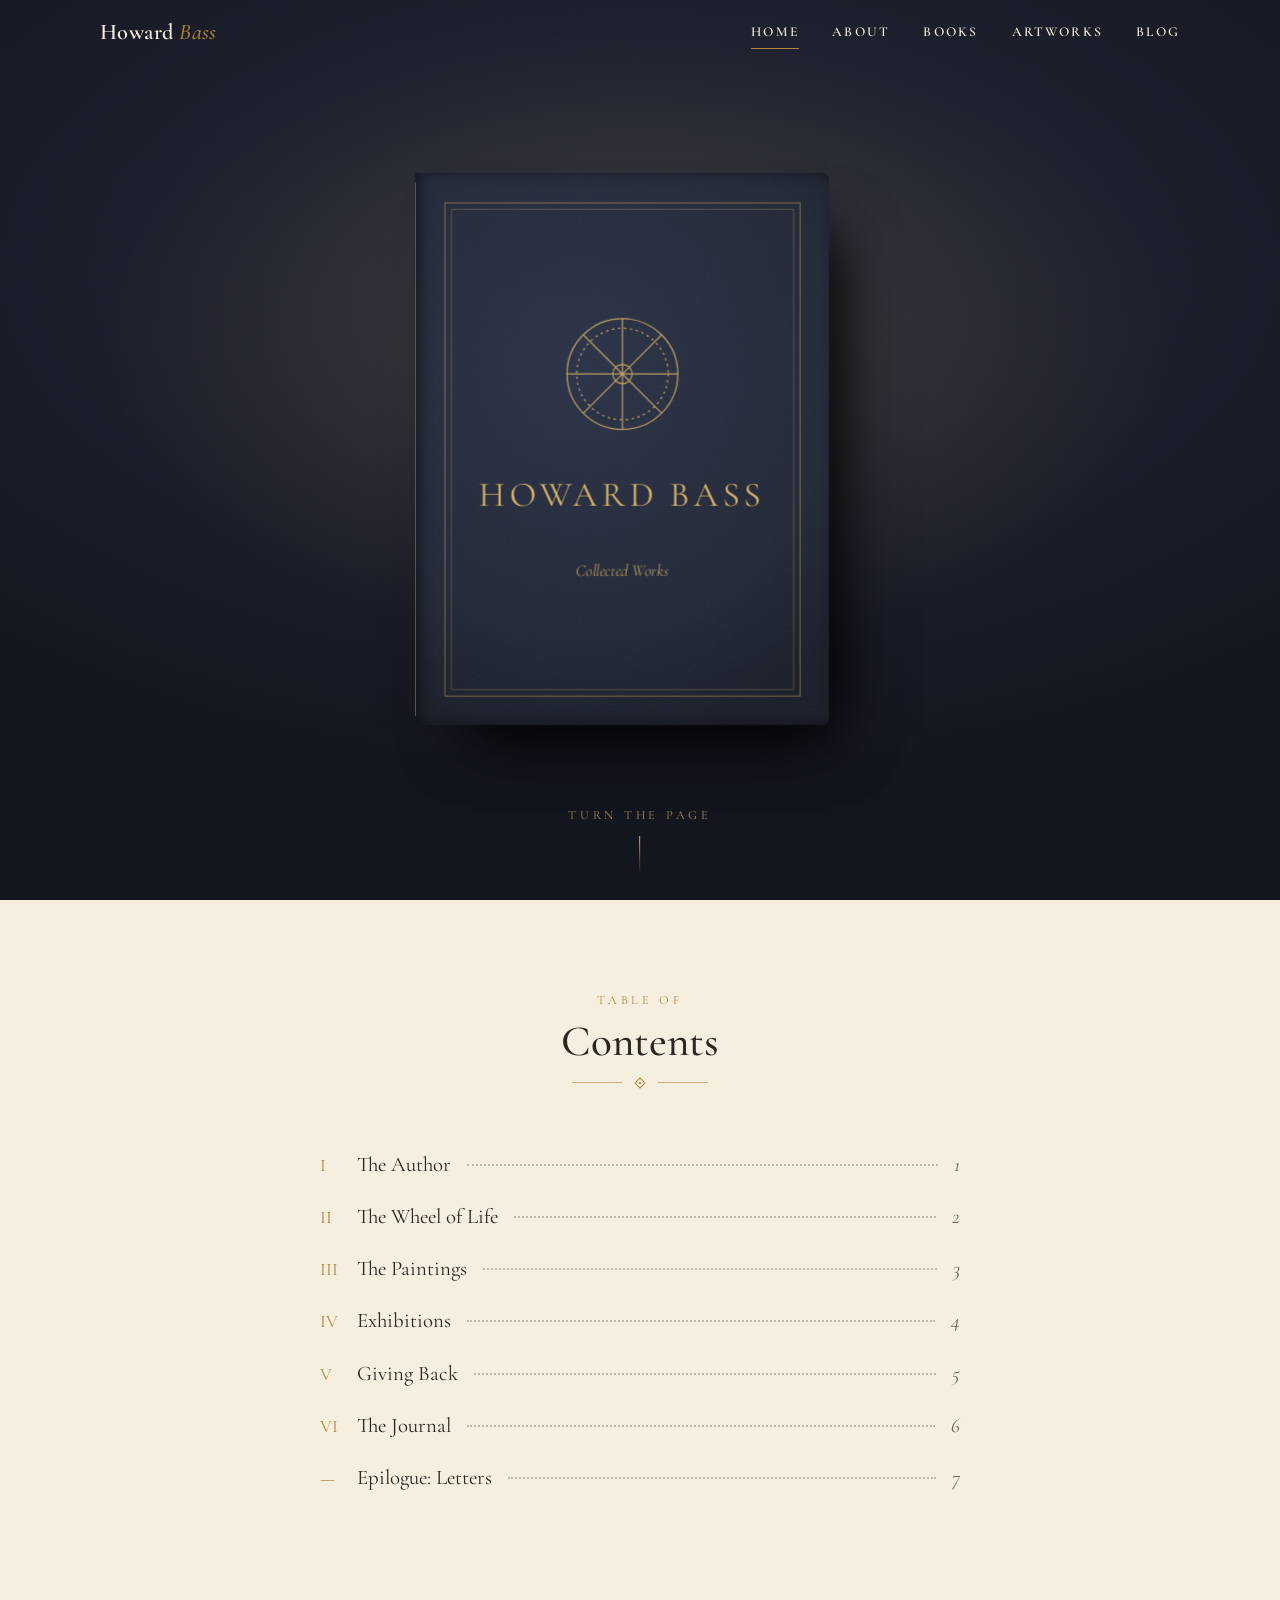
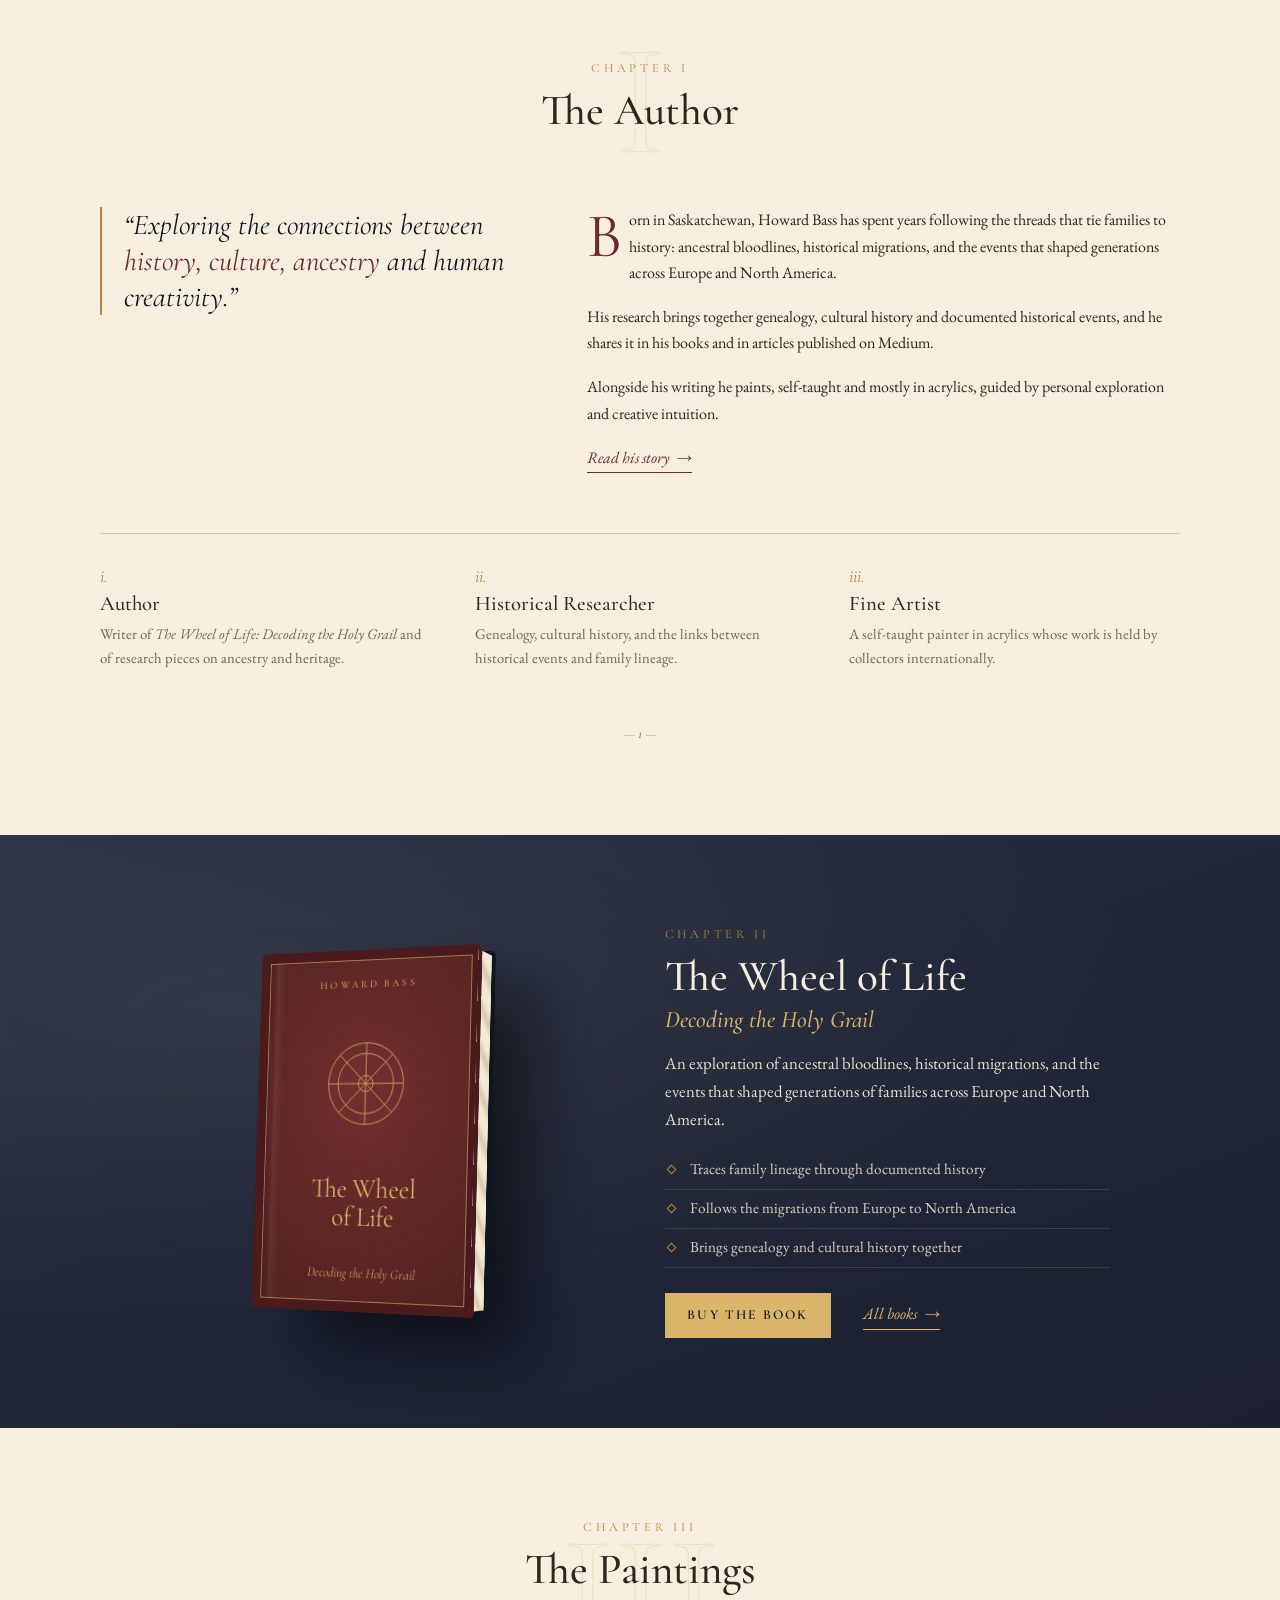
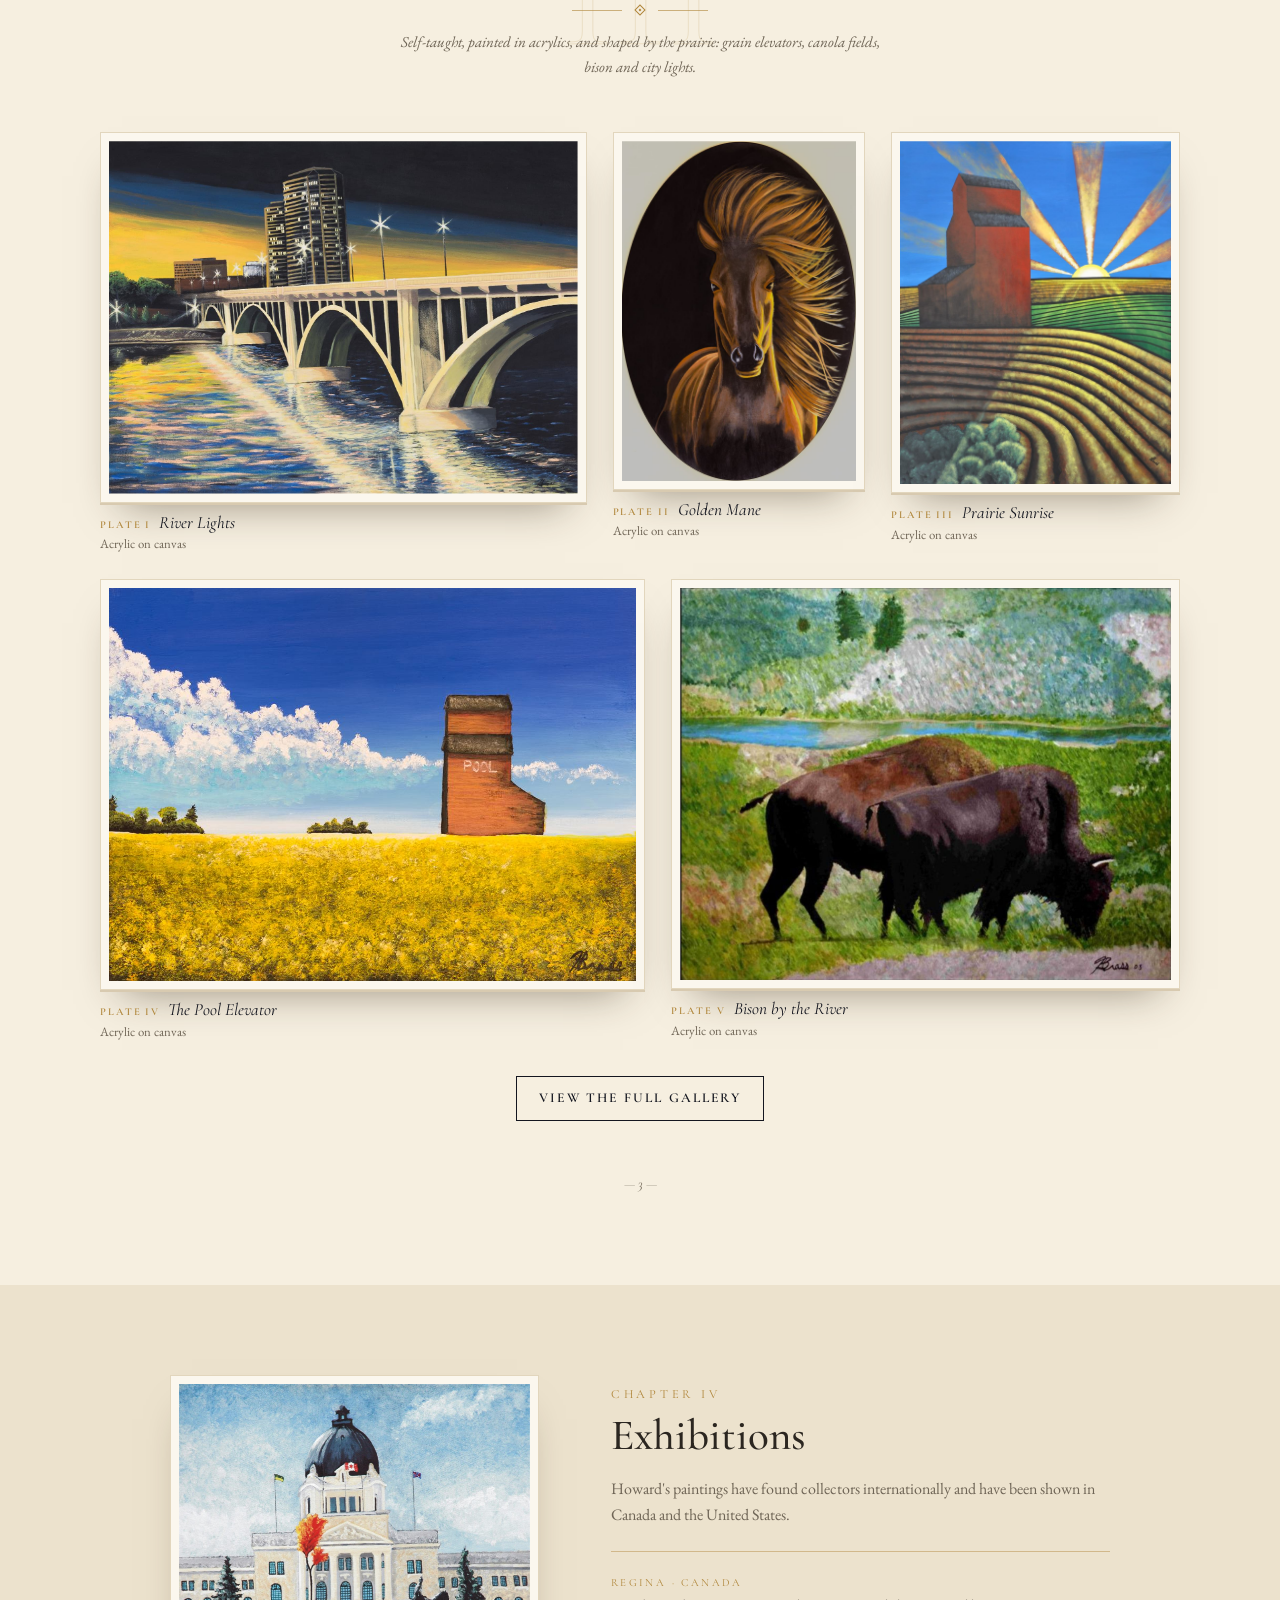
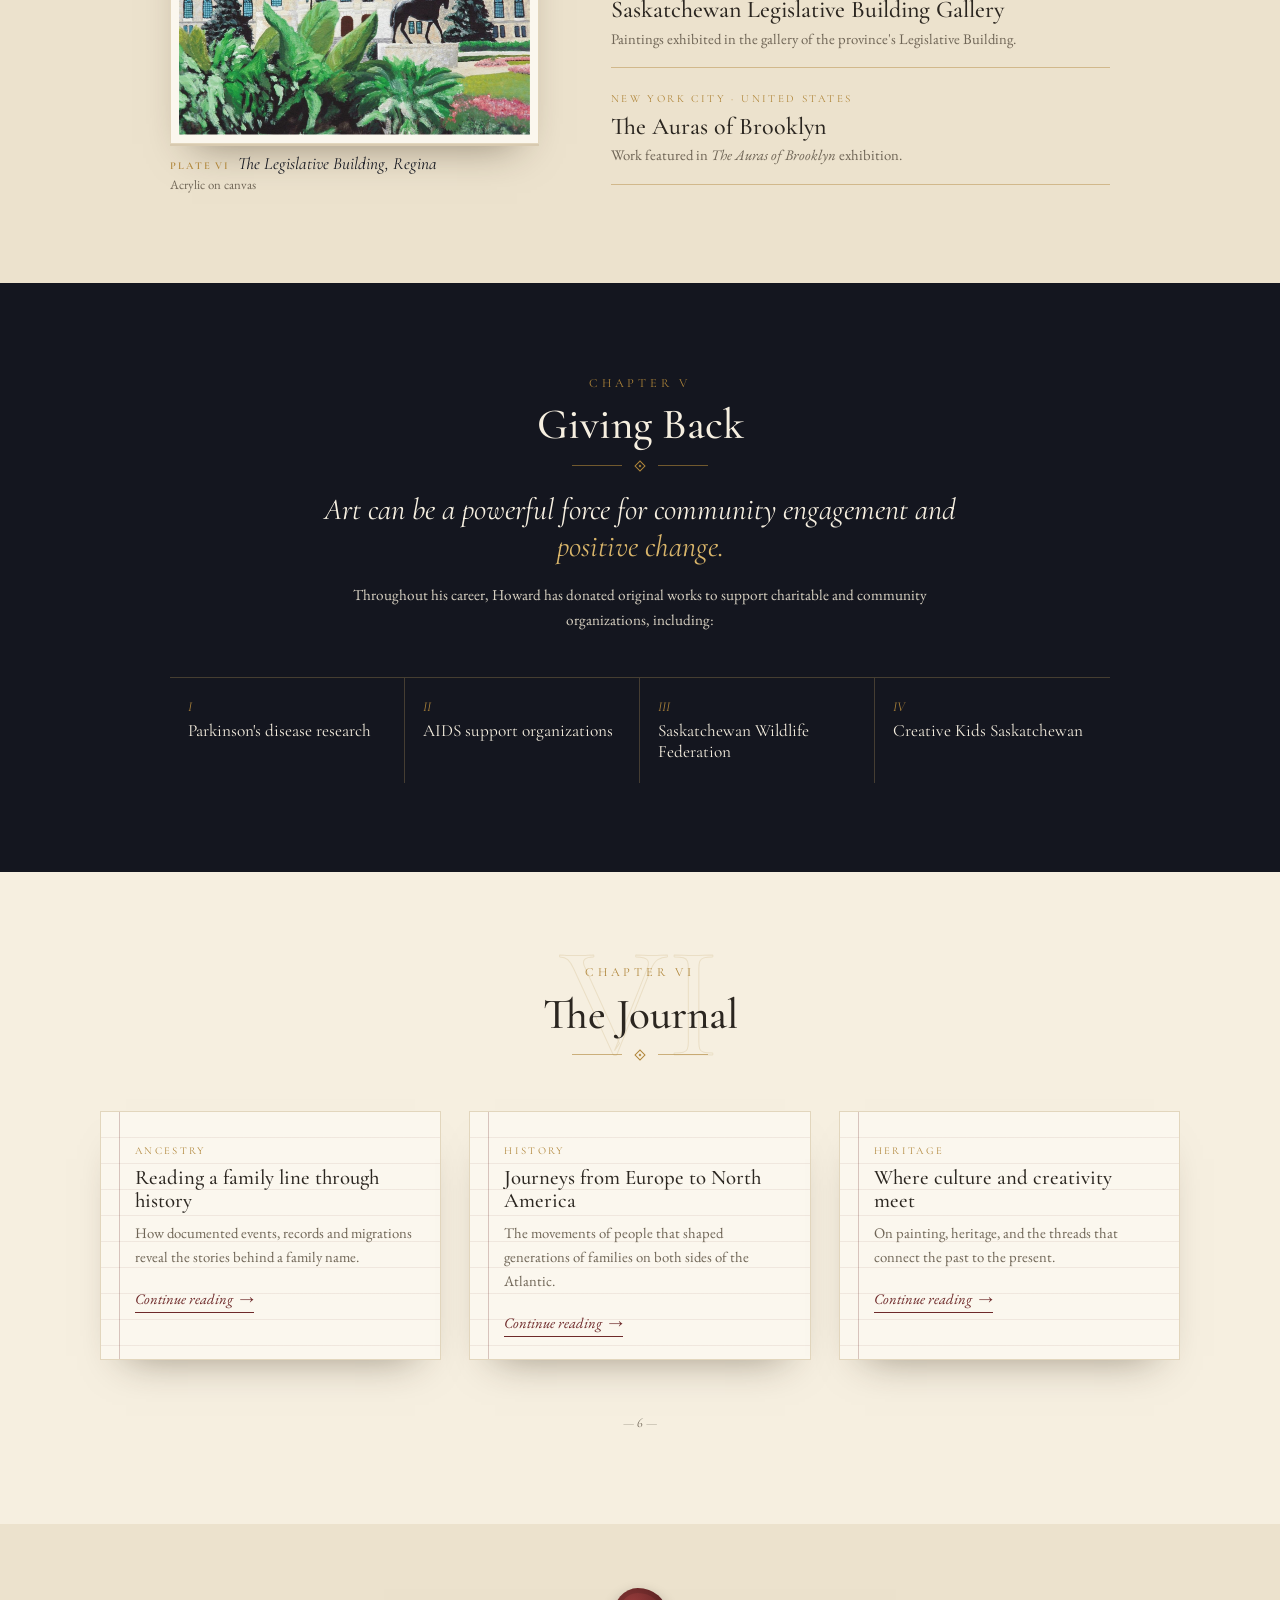
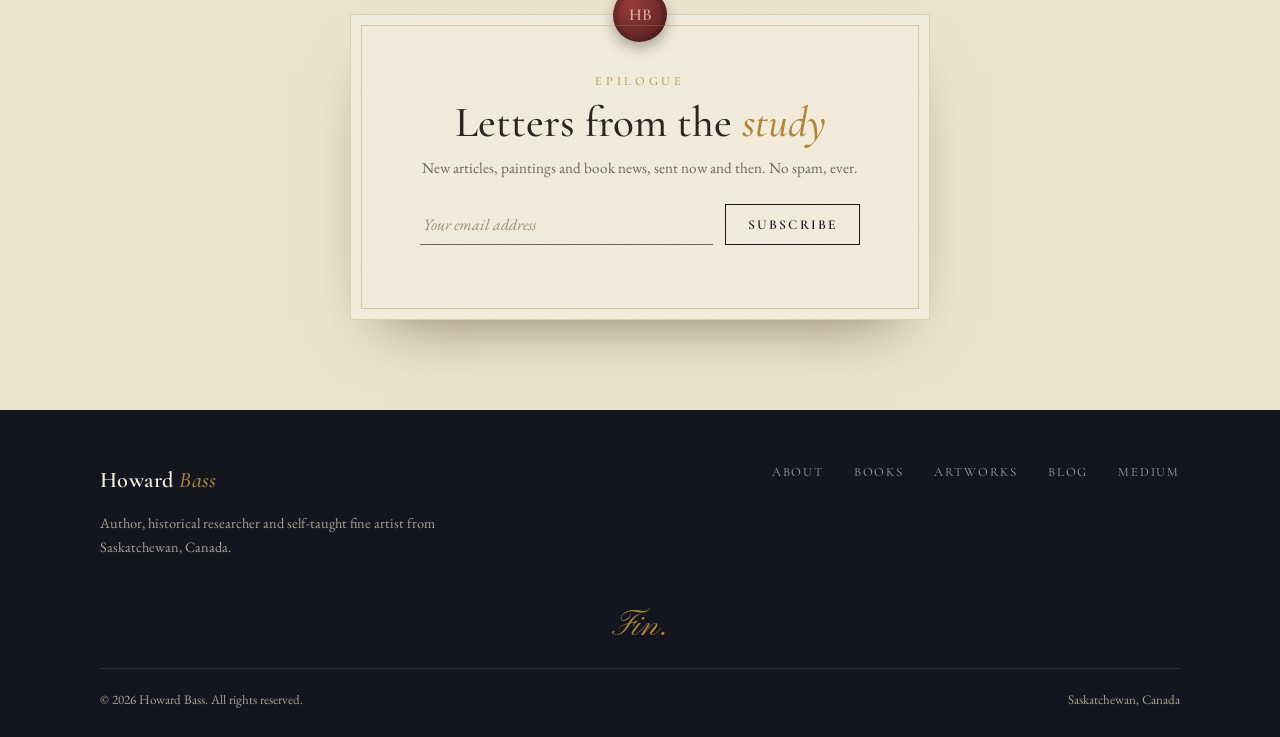
==== commit 9e88461a: "Add files via upload" ====
--- a/index.html
+++ b/index.html
@@ -221,23 +221,23 @@
 
         <!-- Titles are working titles until Howard confirms them. These will come from the admin dashboard. -->
         <div class="plates">
-          <a href="img/paintings/web/1.jpg" class="plate reveal" data-title="River Lights" data-plate="Plate I">
+          <a href="img/paintings/web/1.jpg" class="plate reveal" style="--r:1.33" data-title="River Lights" data-plate="Plate I">
             <span class="plate-frame"><span class="plate-img"><img src="img/paintings/web/1.jpg" alt="Acrylic painting of an arched bridge lit at dusk, its lights reflected in the river below a city skyline" width="1400" height="1053" loading="lazy"></span></span>
             <span class="plate-cap"><b>Plate I</b><i>River Lights</i><small>Acrylic on canvas</small></span>
           </a>
-          <a href="img/paintings/web/3.jpg" class="plate reveal" style="--d:.1s" data-title="Golden Mane" data-plate="Plate II">
+          <a href="img/paintings/web/3.jpg" class="plate reveal" style="--d:.1s;--r:.69" data-title="Golden Mane" data-plate="Plate II">
             <span class="plate-frame"><span class="plate-img"><img src="img/paintings/web/3.jpg" alt="Oval acrylic painting of a horse running toward the viewer, its golden mane blown by the wind" width="967" height="1400" loading="lazy"></span></span>
             <span class="plate-cap"><b>Plate II</b><i>Golden Mane</i><small>Acrylic on canvas</small></span>
           </a>
-          <a href="img/paintings/web/4.jpg" class="plate reveal" style="--d:.2s" data-title="Prairie Sunrise" data-plate="Plate III">
+          <a href="img/paintings/web/4.jpg" class="plate reveal" style="--d:.2s;--r:.79" data-title="Prairie Sunrise" data-plate="Plate III">
             <span class="plate-frame"><span class="plate-img"><img src="img/paintings/web/4.jpg" alt="Stylised acrylic painting of a red grain elevator beside rolling striped fields with the sun rising behind" width="1103" height="1400" loading="lazy"></span></span>
             <span class="plate-cap"><b>Plate III</b><i>Prairie Sunrise</i><small>Acrylic on canvas</small></span>
           </a>
-          <a href="img/paintings/web/2.jpg" class="plate reveal" data-title="The Pool Elevator" data-plate="Plate IV">
+          <a href="img/paintings/web/2.jpg" class="plate reveal" style="--r:1.34" data-title="The Pool Elevator" data-plate="Plate IV">
             <span class="plate-frame"><span class="plate-img"><img src="img/paintings/web/2.jpg" alt="Acrylic painting of a weathered Pool grain elevator standing above a yellow canola field under a deep blue sky" width="1000" height="748" loading="lazy"></span></span>
             <span class="plate-cap"><b>Plate IV</b><i>The Pool Elevator</i><small>Acrylic on canvas</small></span>
           </a>
-          <a href="img/paintings/web/5.jpg" class="plate reveal" style="--d:.1s" data-title="Bison by the River" data-plate="Plate V">
+          <a href="img/paintings/web/5.jpg" class="plate reveal" style="--d:.1s;--r:1.25" data-title="Bison by the River" data-plate="Plate V">
             <span class="plate-frame"><span class="plate-img"><img src="img/paintings/web/5.jpg" alt="Acrylic painting of two bison grazing on green grass beside a blue river" width="1400" height="1120" loading="lazy"></span></span>
             <span class="plate-cap"><b>Plate V</b><i>Bison by the River</i><small>Acrylic on canvas</small></span>
           </a>
--- a/css/style.css
+++ b/css/style.css
@@ -23,7 +23,7 @@
   --script: "Pinyon Script", cursive;
 
   --ease: cubic-bezier(.22, .61, .36, 1);
-  --header-h: 76px;
+  --header-h: 64px;
   --grain: url("data:image/svg+xml,%3Csvg xmlns='http://www.w3.org/2000/svg' width='220' height='220'%3E%3Cfilter id='n'%3E%3CfeTurbulence type='fractalNoise' baseFrequency='.8' numOctaves='3' stitchTiles='stitch'/%3E%3CfeColorMatrix values='0 0 0 0 .4 0 0 0 0 .3 0 0 0 0 .18 0 0 0 .11 0'/%3E%3C/filter%3E%3Crect width='100%25' height='100%25' filter='url(%23n)'/%3E%3C/svg%3E");
 }
 
@@ -32,8 +32,8 @@
 body {
   margin: 0;
   font-family: var(--body);
-  font-size: 1.125rem;
-  line-height: 1.7;
+  font-size: 1rem;
+  line-height: 1.65;
   color: var(--text);
   background: var(--paper);
   -webkit-font-smoothing: antialiased;
@@ -53,13 +53,13 @@
 img { max-width: 100%; display: block; }
 a { color: inherit; text-decoration: none; }
 h1, h2, h3 { font-family: var(--display); font-weight: 500; line-height: 1.1; margin: 0; }
-h2 { font-size: clamp(2.3rem, 5vw, 3.8rem); }
+h2 { font-size: clamp(1.9rem, 3.4vw, 2.7rem); }
 h2 em, h1 em { color: var(--gold); }
 p { margin: 0 0 1.1em; }
-.wrap { width: min(1180px, 100% - 2 * clamp(20px, 5vw, 64px)); margin-inline: auto; }
-.wrap.narrow { width: min(760px, 100% - 40px); }
+.wrap { width: min(1080px, 100% - 2 * clamp(20px, 5vw, 56px)); margin-inline: auto; }
+.wrap.narrow { width: min(640px, 100% - 40px); }
 .center { text-align: center; }
-.section { position: relative; padding: clamp(80px, 11vw, 140px) 0; }
+.section { position: relative; padding: clamp(56px, 7vw, 96px) 0; }
 
 .paper-bg { background: var(--paper); }
 .paper2-bg { background: var(--paper-2); }
@@ -76,11 +76,11 @@
 .ch-num {
   display: block;
   font-family: var(--display);
-  font-size: .95rem;
-  letter-spacing: .32em;
+  font-size: .78rem;
+  letter-spacing: .3em;
   text-transform: uppercase;
   color: var(--gold);
-  margin-bottom: .8rem;
+  margin-bottom: .5rem;
 }
 .ch-orn {
   display: flex;
@@ -88,12 +88,11 @@
   justify-content: center;
   gap: 14px;
   color: var(--gold);
-  font-size: 1.3rem;
-  margin: 1.2rem auto 0;
+  margin: .8rem auto 0;
 }
 .ch-orn i {
   display: block;
-  width: 70px;
+  width: 50px;
   height: 1px;
   background: currentColor;
   opacity: .6;
@@ -108,21 +107,21 @@
 .fl {
   position: relative;
   display: inline-block;
-  width: 10px;
-  height: 10px;
+  width: 8px;
+  height: 8px;
   border: 1px solid currentColor;
   transform: rotate(45deg);
 }
-.fl::after { content: ""; position: absolute; inset: 2.5px; background: currentColor; }
-
-.ch-head { position: relative; text-align: center; margin-bottom: clamp(48px, 7vw, 80px); }
+.fl::after { content: ""; position: absolute; inset: 2px; background: currentColor; }
+
+.ch-head { position: relative; text-align: center; margin-bottom: clamp(32px, 4.5vw, 52px); }
 .ch-big {
   position: absolute;
   left: 50%;
   top: 50%;
   transform: translate(-50%, -54%);
   font-family: var(--display);
-  font-size: clamp(9rem, 22vw, 17rem);
+  font-size: clamp(6rem, 13vw, 10rem);
   line-height: 1;
   color: transparent;
   -webkit-text-stroke: 1px rgba(176, 134, 58, .16);
@@ -131,22 +130,22 @@
   z-index: 0;
 }
 .ch-head > :not(.ch-big) { position: relative; z-index: 1; }
-.ch-intro { max-width: 560px; margin: 1.6rem auto 0; color: var(--muted); font-style: italic; }
+.ch-intro { max-width: 480px; margin: 1rem auto 0; color: var(--muted); font-style: italic; font-size: .95rem; }
 
 .folio {
   text-align: center;
   font-family: var(--display);
   font-style: italic;
   color: var(--muted);
-  font-size: 1rem;
-  margin: clamp(48px, 7vw, 80px) 0 0;
+  font-size: .85rem;
+  margin: clamp(32px, 4.5vw, 52px) 0 0;
 }
 .folio::before, .folio::after { content: " \2014  "; opacity: .5; }
 
 .dropcap::first-letter {
   float: left;
   font-family: var(--display);
-  font-size: 4.6em;
+  font-size: 3.9em;
   line-height: .78;
   padding: .08em .1em 0 0;
   color: var(--oxblood);
@@ -159,11 +158,11 @@
   align-items: center;
   justify-content: center;
   gap: .6em;
-  padding: .85em 1.9em;
-  font-family: var(--display);
-  font-size: 1.05rem;
+  padding: .75em 1.6em;
+  font-family: var(--display);
+  font-size: .85rem;
   font-weight: 600;
-  letter-spacing: .14em;
+  letter-spacing: .16em;
   text-transform: uppercase;
   border: 1px solid currentColor;
   overflow: hidden;
@@ -320,13 +319,13 @@
   backdrop-filter: blur(6px);
 }
 .header .wrap { display: flex; align-items: center; justify-content: space-between; }
-.logo { font-family: var(--display); font-size: 1.65rem; font-weight: 600; letter-spacing: .02em; }
+.logo { font-family: var(--display); font-size: 1.4rem; font-weight: 600; letter-spacing: .02em; }
 .logo em { color: var(--gold); font-weight: 500; }
-.nav { display: flex; gap: clamp(20px, 3vw, 40px); }
+.nav { display: flex; gap: clamp(18px, 2.6vw, 34px); }
 .nav a {
   position: relative;
   font-family: var(--display);
-  font-size: 1.02rem;
+  font-size: .85rem;
   font-weight: 600;
   letter-spacing: .16em;
   text-transform: uppercase;
@@ -364,7 +363,7 @@
 
 .hb {
   /* Fit the viewport height where possible, but never so small that the text crowds the page */
-  --w: min(1060px, 92vw, max(800px, calc((100svh - var(--header-h) - 170px) * 1.5)));
+  --w: min(900px, 92vw, max(740px, calc((100svh - var(--header-h) - 170px) * 1.5)));
   position: relative;
   width: var(--w);
   aspect-ratio: 3 / 2;
@@ -445,7 +444,7 @@
   height: 100%;
   display: flex;
   flex-direction: column;
-  padding: 7cqi 6cqi 3cqi;
+  padding: 6cqi 6cqi 3cqi;
   background: var(--grain), var(--paper);
   color: var(--text);
 }
@@ -485,7 +484,7 @@
 }
 .title-page .orn { color: var(--gold); line-height: 0; }
 .title-page .orn .fl { width: 1.3cqi; height: 1.3cqi; min-width: 10px; min-height: 10px; }
-.title-page h1 { font-size: 8.2cqi; font-weight: 500; margin: 1.4cqi 0; color: var(--ink); }
+.title-page h1 { font-size: 7cqi; font-weight: 500; margin: 1.4cqi 0; color: var(--ink); }
 .title-page h1 em { display: block; }
 .title-page .rule { width: 12cqi; height: 1px; background: var(--gold); }
 .title-page .roles {
@@ -505,15 +504,15 @@
 .hb-lead {
   font-family: var(--display);
   font-style: italic;
-  font-size: 3.1cqi;
-  line-height: 1.2;
+  font-size: 2.6cqi;
+  line-height: 1.25;
   color: var(--ink);
-  margin: 4cqi 0 2.4cqi;
-}
-.hb-text { font-size: max(14px, 1.6cqi); line-height: 1.65; margin-bottom: 2.8cqi; }
-.hb-cta { display: flex; align-items: center; flex-wrap: wrap; gap: 1.2rem 2rem; }
-.hb-cta .btn { font-size: max(13px, 1.25cqi); }
-.hb-cta .link-arrow { font-size: max(15px, 1.6cqi); }
+  margin: 3.6cqi 0 2.2cqi;
+}
+.hb-text { font-size: max(13px, 1.5cqi); line-height: 1.65; margin-bottom: 2.6cqi; }
+.hb-cta { display: flex; align-items: center; flex-wrap: wrap; gap: 1rem 1.6rem; }
+.hb-cta .btn { font-size: max(11px, 1.15cqi); }
+.hb-cta .link-arrow { font-size: max(14px, 1.5cqi); }
 
 /* Bookmark ribbon hanging from the top of the right page */
 .hb-ribbon {
@@ -555,15 +554,15 @@
 /* =========================================================
    Contents
    ========================================================= */
-.contents { padding-bottom: clamp(60px, 8vw, 100px); }
+.contents { padding-bottom: clamp(40px, 5vw, 64px); }
 .toc { list-style: none; margin: 0; padding: 0; }
 .toc a {
   display: flex;
   align-items: baseline;
   gap: 16px;
-  padding: 14px 0;
-  font-family: var(--display);
-  font-size: clamp(1.25rem, 2.4vw, 1.6rem);
+  padding: 9px 0;
+  font-family: var(--display);
+  font-size: clamp(1.1rem, 1.8vw, 1.3rem);
   transition: color .3s, padding .4s var(--ease);
 }
 .toc-n { min-width: 2.6ch; color: var(--gold); font-size: .85em; }
@@ -577,32 +576,32 @@
 .author-grid {
   display: grid;
   grid-template-columns: 5fr 7fr;
-  gap: clamp(32px, 6vw, 90px);
+  gap: clamp(28px, 5vw, 64px);
   align-items: start;
 }
 .pull {
   font-family: var(--display);
   font-style: italic;
-  font-size: clamp(1.8rem, 3.2vw, 2.6rem);
-  line-height: 1.2;
+  font-size: clamp(1.4rem, 2.3vw, 1.8rem);
+  line-height: 1.25;
   color: var(--ink);
   border-left: 2px solid var(--gold);
-  padding-left: 28px;
+  padding-left: 22px;
 }
 .pull em { color: var(--oxblood); }
-.prose { font-size: 1.18rem; }
+.prose { font-size: 1rem; }
 
 .marginalia {
   display: grid;
   grid-template-columns: repeat(3, 1fr);
-  gap: clamp(24px, 4vw, 56px);
-  margin-top: clamp(56px, 8vw, 96px);
-  padding-top: 40px;
+  gap: clamp(20px, 3.5vw, 44px);
+  margin-top: clamp(40px, 5vw, 60px);
+  padding-top: 28px;
   border-top: 1px solid rgba(176,134,58,.4);
 }
-.m-num { font-family: var(--display); font-style: italic; font-size: 1.4rem; color: var(--gold); }
-.marginalia h3 { font-size: 1.7rem; margin: .2rem 0 .6rem; }
-.marginalia p { color: var(--muted); font-size: 1.05rem; }
+.m-num { font-family: var(--display); font-style: italic; font-size: 1.1rem; color: var(--gold); }
+.marginalia h3 { font-size: 1.3rem; margin: .1rem 0 .4rem; }
+.marginalia p { color: var(--muted); font-size: .92rem; margin: 0; }
 
 /* =========================================================
    Chapter II: The Book
@@ -616,7 +615,7 @@
 .book-stage { display: grid; place-items: center; perspective: 1600px; padding: 20px 0; }
 .book {
   position: relative;
-  width: min(300px, 64vw);
+  width: min(240px, 58vw);
   aspect-ratio: 2 / 3;
   transform-style: preserve-3d;
   transform: rotateY(-24deg) rotateX(4deg);
@@ -652,30 +651,30 @@
   box-shadow: inset 0 0 0 10px #4a1a1c, inset 0 0 0 11px rgba(217,181,106,.6);
 }
 .book-cover svg { width: 46%; opacity: .9; }
-.bc-author { font-family: var(--display); letter-spacing: .3em; text-transform: uppercase; font-size: .8rem; }
-.bc-title { font-family: var(--display); font-size: 2.1rem; line-height: 1; }
-.bc-sub { font-family: var(--display); font-style: italic; font-size: 1rem; opacity: .85; margin-top: -8%; }
-
-.book-copy h2 em { display: block; font-size: .55em; margin-top: .5rem; color: var(--gold-l); }
-.book-copy .lead { font-size: 1.3rem; margin: 1.6rem 0; color: #e8e1d2; }
-.book-points { list-style: none; margin: 0 0 2.2rem; padding: 0; }
-.book-points li { position: relative; padding: .55rem 0 .55rem 2rem; border-bottom: 1px solid rgba(217,181,106,.18); }
-.book-points li::before { content: ""; position: absolute; left: 4px; top: 1.15rem; width: 7px; height: 7px; border: 1px solid var(--gold); transform: rotate(45deg); }
+.bc-author { font-family: var(--display); letter-spacing: .3em; text-transform: uppercase; font-size: .65rem; }
+.bc-title { font-family: var(--display); font-size: 1.7rem; line-height: 1; }
+.bc-sub { font-family: var(--display); font-style: italic; font-size: .85rem; opacity: .85; margin-top: -8%; }
+
+.book-grid { max-width: 940px; }
+.book-copy h2 em { display: block; font-size: .55em; margin-top: .4rem; color: var(--gold-l); }
+.book-copy .lead { font-size: 1.05rem; margin: 1.1rem 0; color: #e8e1d2; }
+.book-points { list-style: none; margin: 0 0 1.6rem; padding: 0; font-size: .95rem; }
+.book-points li { position: relative; padding: .4rem 0 .4rem 1.6rem; border-bottom: 1px solid rgba(217,181,106,.18); }
+.book-points li::before { content: ""; position: absolute; left: 3px; top: .95rem; width: 7px; height: 7px; border: 1px solid var(--gold); transform: rotate(45deg); }
 .book-actions { display: flex; align-items: center; gap: 2rem; flex-wrap: wrap; }
 
 /* =========================================================
    Chapter III: Paintings
    ========================================================= */
-.plates { columns: 3 280px; column-gap: clamp(24px, 3vw, 40px); }
-.plate {
-  display: block;
-  break-inside: avoid;
-  margin-bottom: clamp(28px, 3.5vw, 44px);
-  cursor: zoom-in;
-}
+/* Justified rows: each plate's width follows its painting's ratio (--r), so frames in a row share a height */
+.plates { display: flex; flex-wrap: wrap; gap: clamp(18px, 2.4vw, 26px); margin-bottom: clamp(24px, 3vw, 36px); }
+.plates .plate { flex: var(--r, 1) 1 calc(var(--r, 1) * 250px); min-width: 0; }
+.plates .plate-img { aspect-ratio: var(--r, 1); }
+.plates .plate img { height: 100%; object-fit: cover; }
+.plate { display: block; cursor: zoom-in; }
 .plate-frame {
   display: block;
-  padding: 12px;
+  padding: 8px;
   background: #fbf7ee;
   border: 1px solid #e2d6bd;
   box-shadow: 0 2px 0 var(--paper-edge), 0 22px 40px -22px rgba(50,35,15,.5);
@@ -688,25 +687,26 @@
 .js .plate:not(.is-in) img { transform: scale(1.12); }
 .plate:hover .plate-frame { transform: translateY(-6px) rotate(-.4deg); box-shadow: 0 2px 0 var(--paper-edge), 0 34px 50px -24px rgba(50,35,15,.55); }
 .plate.is-in:hover img { transform: scale(1.04); transition-delay: 0s; }
-.plate-cap { display: flex; align-items: baseline; flex-wrap: wrap; gap: 4px 10px; margin-top: 14px; }
-.plate-cap b { font-family: var(--display); font-weight: 600; letter-spacing: .18em; text-transform: uppercase; font-size: .78rem; color: var(--gold); }
-.plate-cap i { font-family: var(--display); font-size: 1.35rem; color: var(--ink); }
-.plate-cap small { width: 100%; color: var(--muted); font-size: .95rem; }
-#paintings .center { margin-top: 20px; }
+.plate-cap { display: flex; align-items: baseline; flex-wrap: wrap; gap: 2px 8px; margin-top: 9px; line-height: 1.3; }
+.plate-cap b { font-family: var(--display); font-weight: 600; letter-spacing: .18em; text-transform: uppercase; font-size: .66rem; color: var(--gold); }
+.plate-cap i { font-family: var(--display); font-size: 1.08rem; color: var(--ink); }
+.plate-cap small { width: 100%; color: var(--muted); font-size: .8rem; }
+#paintings .center { margin-top: 8px; }
 
 /* =========================================================
    Chapter IV: Exhibitions
    ========================================================= */
 .ex-grid {
   display: grid;
-  grid-template-columns: 1fr 1.1fr;
-  gap: clamp(40px, 7vw, 100px);
+  grid-template-columns: .85fr 1.15fr;
+  gap: clamp(32px, 6vw, 72px);
   align-items: center;
+  max-width: 940px;
 }
 .ex-plate { margin: 0; }
-.ex-copy .lead { margin: 1.4rem 0 2rem; font-size: 1.22rem; color: var(--muted); }
+.ex-copy .lead { margin: 1rem 0 1.4rem; font-size: 1rem; color: var(--muted); }
 .ex-list { list-style: none; margin: 0; padding: 0; border-top: 1px solid rgba(176,134,58,.45); }
-.ex-list li { position: relative; padding: 26px 0; border-bottom: 1px solid rgba(176,134,58,.45); }
+.ex-list li { position: relative; padding: 16px 0; border-bottom: 1px solid rgba(176,134,58,.45); }
 .ex-list li::before {
   content: "";
   position: absolute;
@@ -720,19 +720,19 @@
   transition: transform .7s var(--ease);
 }
 .ex-list li:hover::before { transform: scaleX(1); }
-.ex-place { font-family: var(--display); letter-spacing: .22em; text-transform: uppercase; font-size: .8rem; color: var(--gold); }
-.ex-list h3 { font-size: clamp(1.6rem, 2.6vw, 2.1rem); margin: .4rem 0; transition: color .4s; }
+.ex-place { font-family: var(--display); letter-spacing: .22em; text-transform: uppercase; font-size: .68rem; color: var(--gold); }
+.ex-list h3 { font-size: clamp(1.25rem, 1.9vw, 1.5rem); margin: .2rem 0; transition: color .4s; }
 .ex-list li:hover h3 { color: var(--oxblood); }
-.ex-list p { margin: 0; color: var(--muted); }
+.ex-list p { margin: 0; color: var(--muted); font-size: .92rem; }
 
 /* =========================================================
    Chapter V: Giving back
    ========================================================= */
 #giving blockquote {
-  margin: 2.2rem 0 1.6rem;
+  margin: 1.4rem 0 1.1rem;
   font-family: var(--display);
   font-style: italic;
-  font-size: clamp(1.8rem, 3.6vw, 2.8rem);
+  font-size: clamp(1.4rem, 2.5vw, 1.9rem);
   line-height: 1.2;
   color: var(--paper);
 }
@@ -740,16 +740,17 @@
 .causes {
   list-style: none;
   padding: 0;
-  margin-top: clamp(40px, 6vw, 70px);
+  margin-top: clamp(28px, 4vw, 44px);
   margin-bottom: 0;
   display: grid;
   grid-template-columns: repeat(4, 1fr);
+  max-width: 940px;
   border-top: 1px solid rgba(217,181,106,.25);
 }
 .causes li {
-  padding: 30px 22px;
-  font-family: var(--display);
-  font-size: 1.35rem;
+  padding: 20px 18px;
+  font-family: var(--display);
+  font-size: 1.08rem;
   line-height: 1.25;
   color: var(--paper);
   border-right: 1px solid rgba(217,181,106,.25);
@@ -757,37 +758,39 @@
 }
 .causes li:last-child { border-right: 0; }
 .causes li:hover { background: rgba(217,181,106,.06); }
-.causes span { display: block; font-style: italic; color: var(--gold); font-size: 1rem; margin-bottom: .6rem; }
+.causes span { display: block; font-style: italic; color: var(--gold); font-size: .85rem; margin-bottom: .3rem; }
+#giving .narrow > p { font-size: .95rem; }
 
 /* =========================================================
    Chapter VI: Journal
    ========================================================= */
-.entries { display: grid; grid-template-columns: repeat(3, 1fr); gap: clamp(24px, 3vw, 40px); }
+.entries { display: grid; grid-template-columns: repeat(3, 1fr); gap: clamp(18px, 2.4vw, 28px); }
 .entry {
   position: relative;
-  padding: 34px 30px 30px 40px;
+  padding: 24px 22px 22px 34px;
   background:
-    repeating-linear-gradient(to bottom, transparent 0 31px, rgba(110,42,42,.08) 31px 32px),
+    repeating-linear-gradient(to bottom, transparent 0 25px, rgba(110,42,42,.08) 25px 26px),
     #fbf7ee;
   border: 1px solid #e2d6bd;
   box-shadow: 0 22px 40px -26px rgba(50,35,15,.5);
   transition: transform .6s var(--ease), box-shadow .6s var(--ease);
 }
-.entry::before { content: ""; position: absolute; top: 0; bottom: 0; left: 22px; width: 1px; background: rgba(110,42,42,.25); }
+.entry::before { content: ""; position: absolute; top: 0; bottom: 0; left: 18px; width: 1px; background: rgba(110,42,42,.25); }
 .entry:hover { transform: translateY(-6px) rotate(.4deg); box-shadow: 0 34px 50px -26px rgba(50,35,15,.55); }
-.entry-tag { font-family: var(--display); letter-spacing: .22em; text-transform: uppercase; font-size: .78rem; color: var(--gold); }
-.entry h3 { font-size: 1.75rem; margin: .5rem 0 .8rem; }
+.entry-tag { font-family: var(--display); letter-spacing: .22em; text-transform: uppercase; font-size: .66rem; color: var(--gold); }
+.entry h3 { font-size: 1.3rem; margin: .3rem 0 .5rem; }
 .entry h3 a:hover { color: var(--oxblood); }
-.entry p { color: var(--muted); font-size: 1.05rem; }
+.entry p { color: var(--muted); font-size: .92rem; }
+.entry .link-arrow { font-size: .92rem; }
 
 /* =========================================================
    Epilogue: Newsletter letter
    ========================================================= */
 .letter {
   position: relative;
-  max-width: 720px;
+  max-width: 580px;
   margin: 0 auto;
-  padding: clamp(56px, 8vw, 80px) clamp(24px, 6vw, 70px) clamp(40px, 6vw, 60px);
+  padding: clamp(44px, 6vw, 56px) clamp(22px, 5vw, 48px) clamp(28px, 4vw, 40px);
   text-align: center;
   background: var(--grain), var(--paper);
   border: 1px solid #dccfb3;
@@ -796,31 +799,31 @@
 .letter::after { content: ""; position: absolute; inset: 10px; border: 1px solid rgba(176,134,58,.35); pointer-events: none; }
 .seal {
   position: absolute;
-  top: -34px;
+  top: -27px;
   left: 50%;
-  margin-left: -34px;
+  margin-left: -27px;
   display: grid;
   place-items: center;
-  width: 68px;
-  height: 68px;
+  width: 54px;
+  height: 54px;
   border-radius: 46% 54% 50% 50% / 52% 48% 52% 48%;
   font-family: var(--display);
   font-weight: 600;
-  font-size: 1.3rem;
+  font-size: 1.05rem;
   color: rgba(255,225,200,.7);
   background: radial-gradient(circle at 35% 30%, #973b3b, var(--oxblood) 55%, #4a1a1c);
   box-shadow: 0 6px 14px rgba(0,0,0,.3), inset 0 0 0 5px rgba(0,0,0,.12);
   transition: transform .7s cubic-bezier(.3, 1.6, .5, 1) .5s, opacity .3s .5s;
 }
 .js .letter:not(.is-in) .seal { transform: scale(1.5) rotate(-20deg); opacity: 0; }
-.letter h2 { margin-bottom: 1rem; }
-.letter > p { color: var(--muted); }
-.nl-form { display: flex; gap: 14px; max-width: 520px; margin: 2rem auto 0; position: relative; z-index: 1; }
+.letter h2 { margin-bottom: .6rem; }
+.letter > p { color: var(--muted); font-size: .95rem; }
+.nl-form { display: flex; gap: 12px; max-width: 440px; margin: 1.4rem auto 0; position: relative; z-index: 1; }
 .nl-form input {
   flex: 1;
   min-width: 0;
-  padding: .8em .2em;
-  font: italic 1.15rem var(--body);
+  padding: .6em .2em;
+  font: italic 1rem var(--body);
   color: var(--text);
   background: none;
   border: 0;
@@ -831,20 +834,20 @@
 }
 .nl-form input:focus { border-color: var(--oxblood); }
 .nl-form input::placeholder { color: #9a8f7d; }
-.nl-msg { min-height: 1.6em; margin: 1rem 0 0; font-style: italic; color: var(--oxblood); }
+.nl-msg { min-height: 1.4em; margin: .8rem 0 0; font-size: .92rem; font-style: italic; color: var(--oxblood); }
 
 /* =========================================================
    Footer
    ========================================================= */
-.footer { background: var(--ink); color: #a9a293; padding: 80px 0 34px; }
+.footer { background: var(--ink); color: #a9a293; padding: 52px 0 26px; font-size: .9rem; }
 .footer .logo { color: var(--paper); }
 .footer-top { display: flex; justify-content: space-between; align-items: flex-start; gap: 40px; flex-wrap: wrap; }
 .footer-tag { max-width: 340px; margin-top: 12px; }
 .footer-links { display: flex; flex-wrap: wrap; gap: 14px 30px; }
-.footer-links a { font-family: var(--display); letter-spacing: .14em; text-transform: uppercase; font-size: .95rem; transition: color .3s; }
+.footer-links a { font-family: var(--display); letter-spacing: .14em; text-transform: uppercase; font-size: .8rem; transition: color .3s; }
 .footer-links a:hover { color: var(--gold-l); }
-.fin { font-family: var(--script); font-size: 3rem; color: var(--gold); text-align: center; margin: 40px 0 20px; }
-.footer-bottom { display: flex; justify-content: space-between; flex-wrap: wrap; gap: 10px; padding-top: 26px; border-top: 1px solid rgba(217,181,106,.15); font-size: .95rem; }
+.fin { font-family: var(--script); font-size: 2.2rem; color: var(--gold); text-align: center; margin: 24px 0 12px; }
+.footer-bottom { display: flex; justify-content: space-between; flex-wrap: wrap; gap: 10px; padding-top: 20px; border-top: 1px solid rgba(217,181,106,.15); font-size: .82rem; }
 
 /* =========================================================
    Lightbox
@@ -925,13 +928,13 @@
   .hb-front { display: none; }
   .hb-face.hb-back { position: relative; transform: none; }
   .hb-right, .hb-back { padding: 8px; border-radius: 7px; }
-  .hb .paper { padding: 34px 26px 18px; border-radius: 4px !important; box-shadow: none !important; background: var(--grain), var(--paper) !important; }
-  .title-page { padding: 30px 0 10px; }
-  .title-page h1 { font-size: 16cqi; }
+  .hb .paper { padding: 26px 22px 14px; border-radius: 4px !important; box-shadow: none !important; background: var(--grain), var(--paper) !important; }
+  .title-page { padding: 20px 0 6px; }
+  .title-page h1 { font-size: 13cqi; }
   .title-page .roles { white-space: normal; font-size: 11px; }
   .title-page .rule { width: 24cqi; }
-  .signature { width: 62cqi; }
-  .hb-lead { font-size: 6.4cqi; margin-top: 24px; }
+  .signature { width: 52cqi; }
+  .hb-lead { font-size: 5.4cqi; margin-top: 18px; }
   .hb .folio { margin-top: 20px; }
   .hb-ribbon { width: 18px; height: 70px; transition-delay: 1s; }
   .ink { transition-delay: calc(.5s + var(--d, 0s)); }
@@ -942,8 +945,8 @@
 @media (max-width: 900px) { .ribbon { display: none; } }
 
 @media (max-width: 760px) {
-  :root { --header-h: 66px; }
-  body { font-size: 1.07rem; }
+  :root { --header-h: 58px; }
+  body { font-size: .97rem; }
   .menu-btn {
     display: grid;
     gap: 7px;
@@ -973,11 +976,12 @@
     transition: clip-path .7s var(--ease);
   }
   .menu-open .nav { clip-path: circle(150% at calc(100% - 40px) 34px); }
-  .nav a { font-size: 1.6rem; color: var(--paper); }
+  .nav a { font-size: 1.25rem; color: var(--paper); }
   .logo { position: relative; z-index: 2; }
   .causes { grid-template-columns: 1fr; }
   .causes li { border-right: 0 !important; border-bottom: 1px solid rgba(217,181,106,.25); }
   .nl-form { flex-direction: column; }
+  .plates .plate { flex: 1 1 100%; }
   .toc-p { display: none; }
   .ch-orn i { width: 44px; }
 }
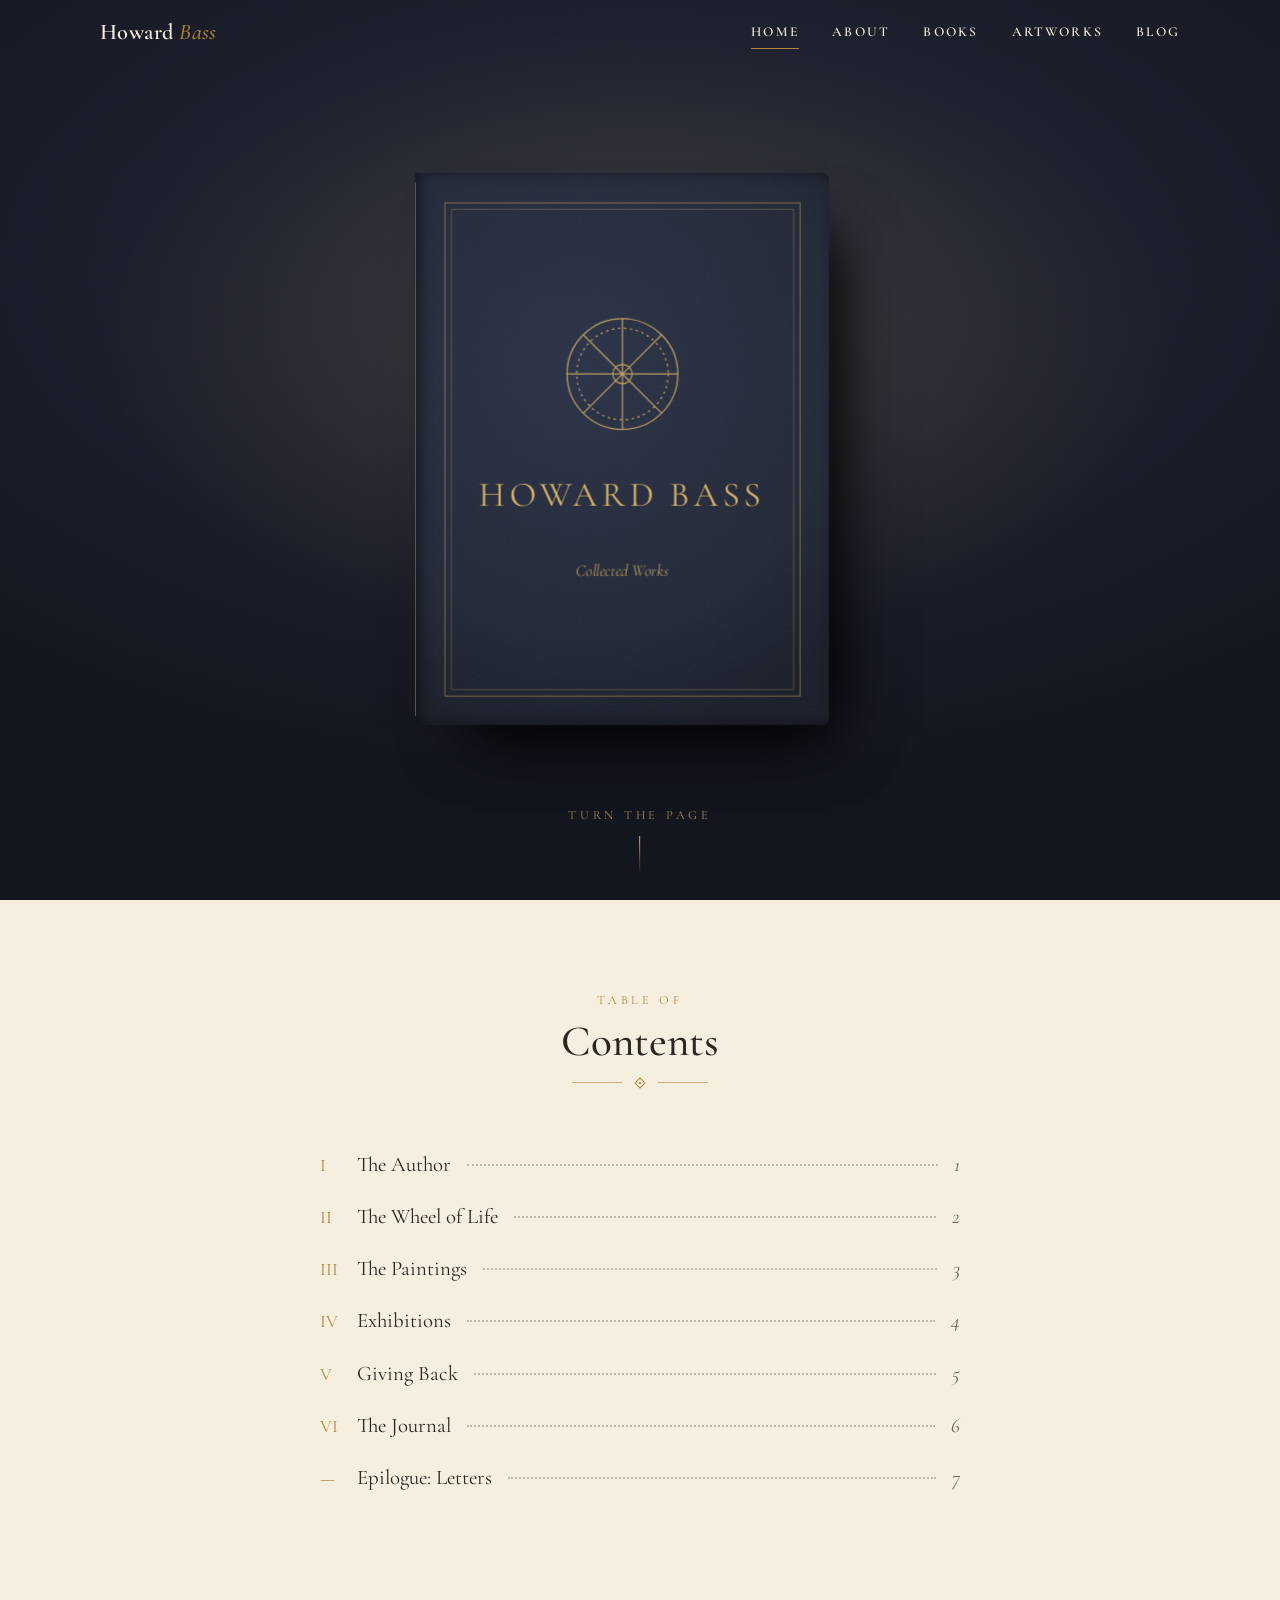
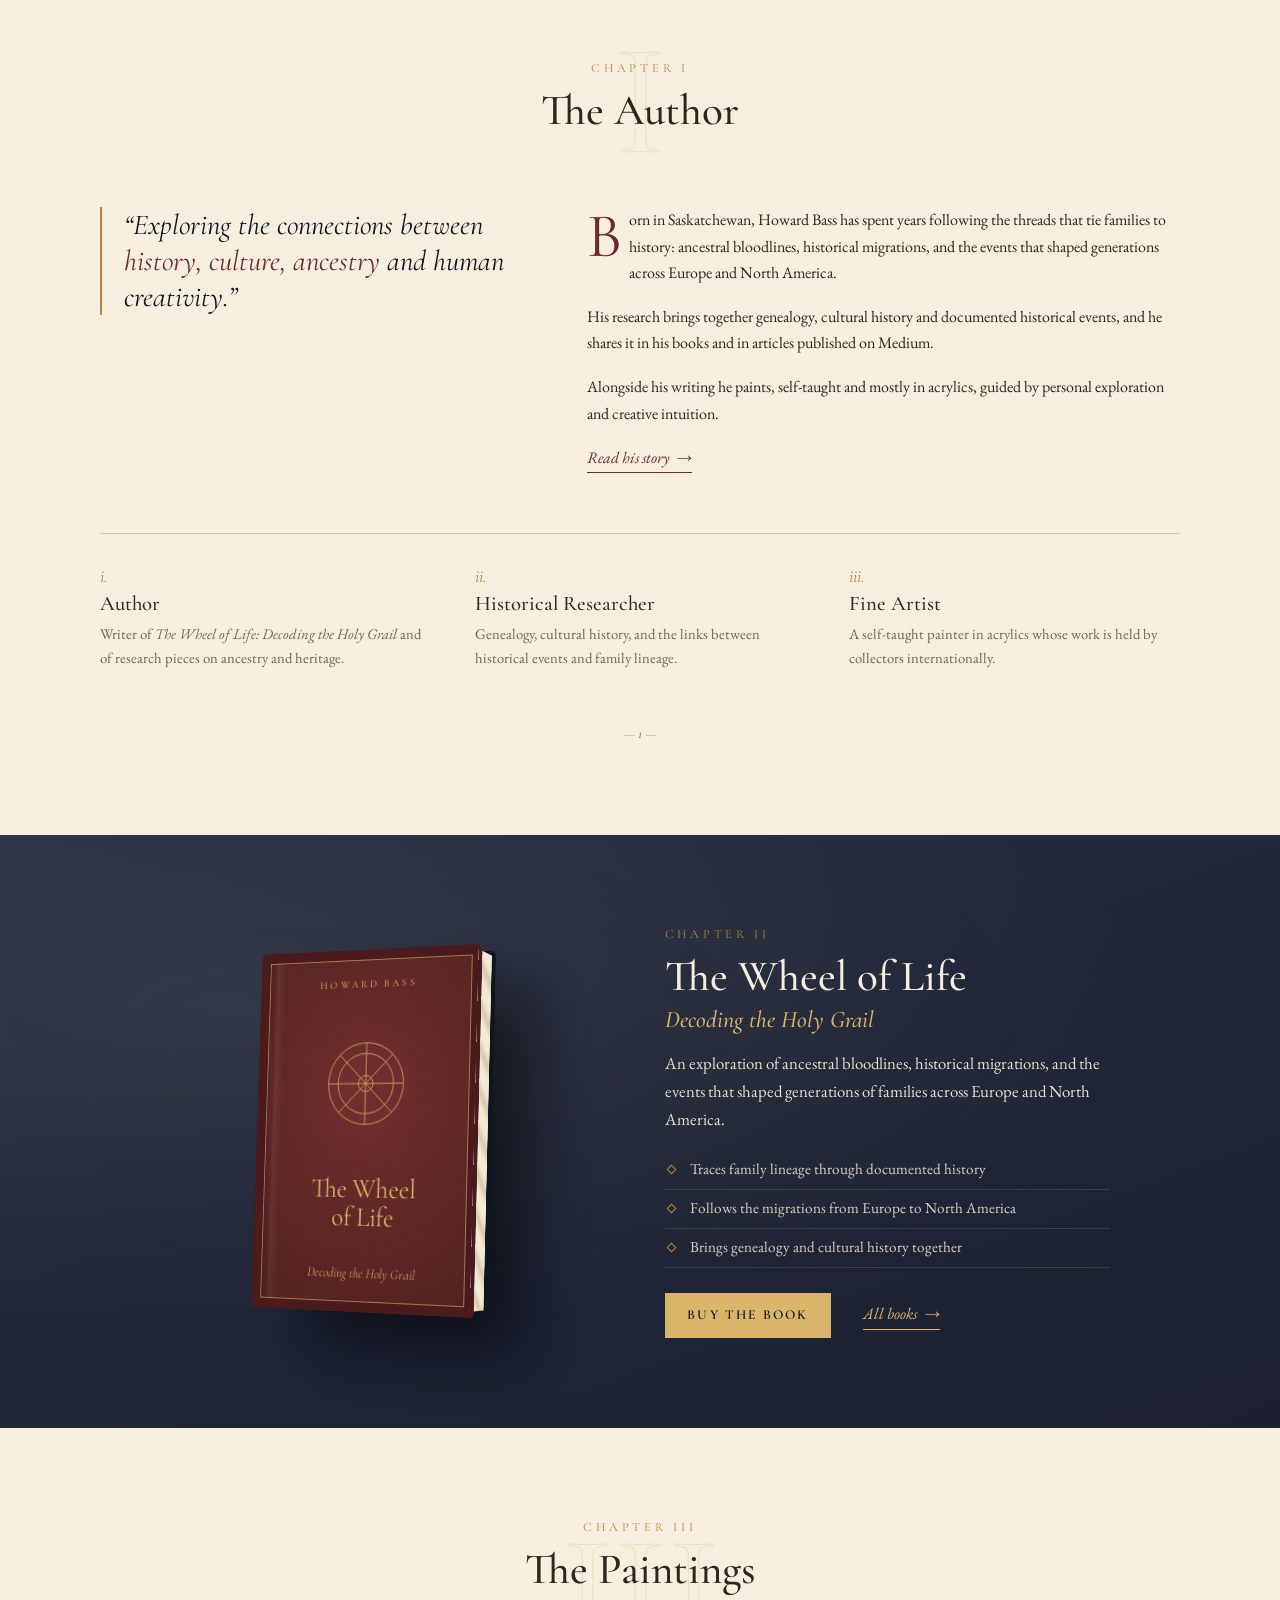
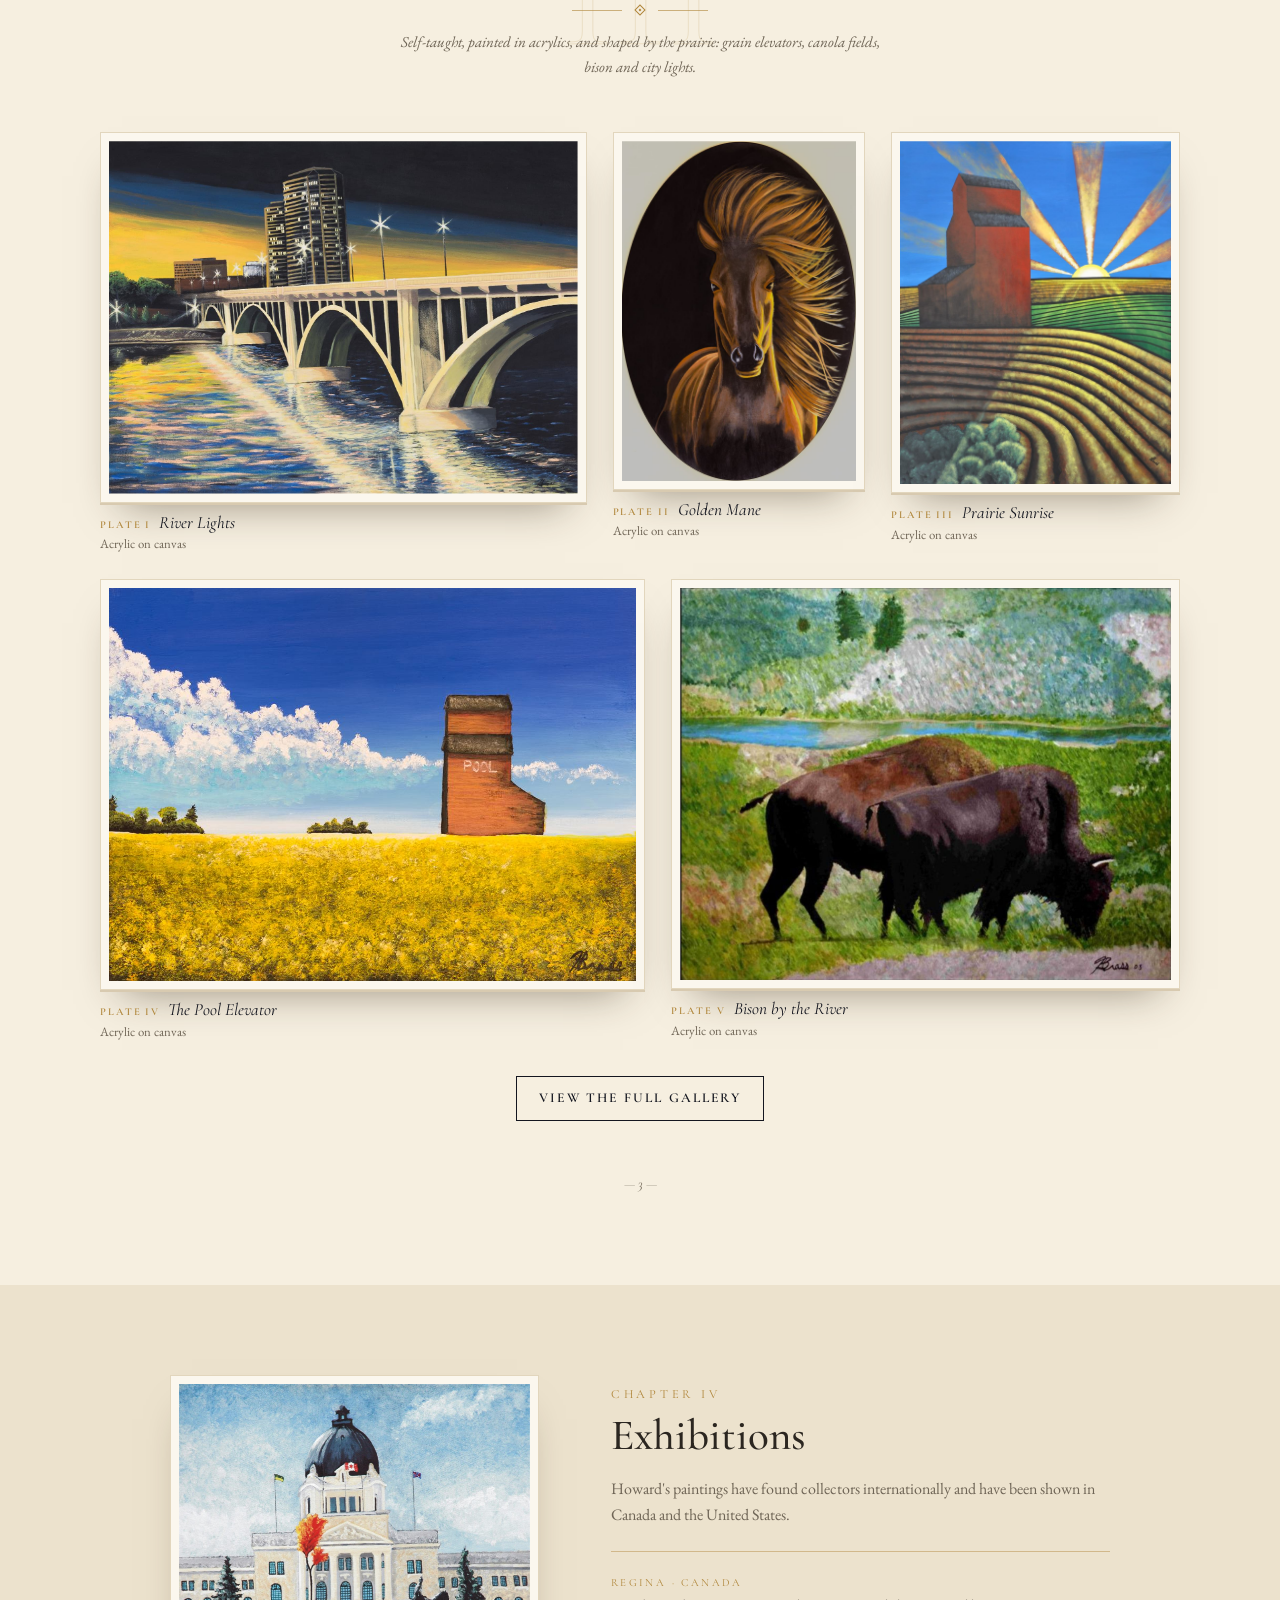
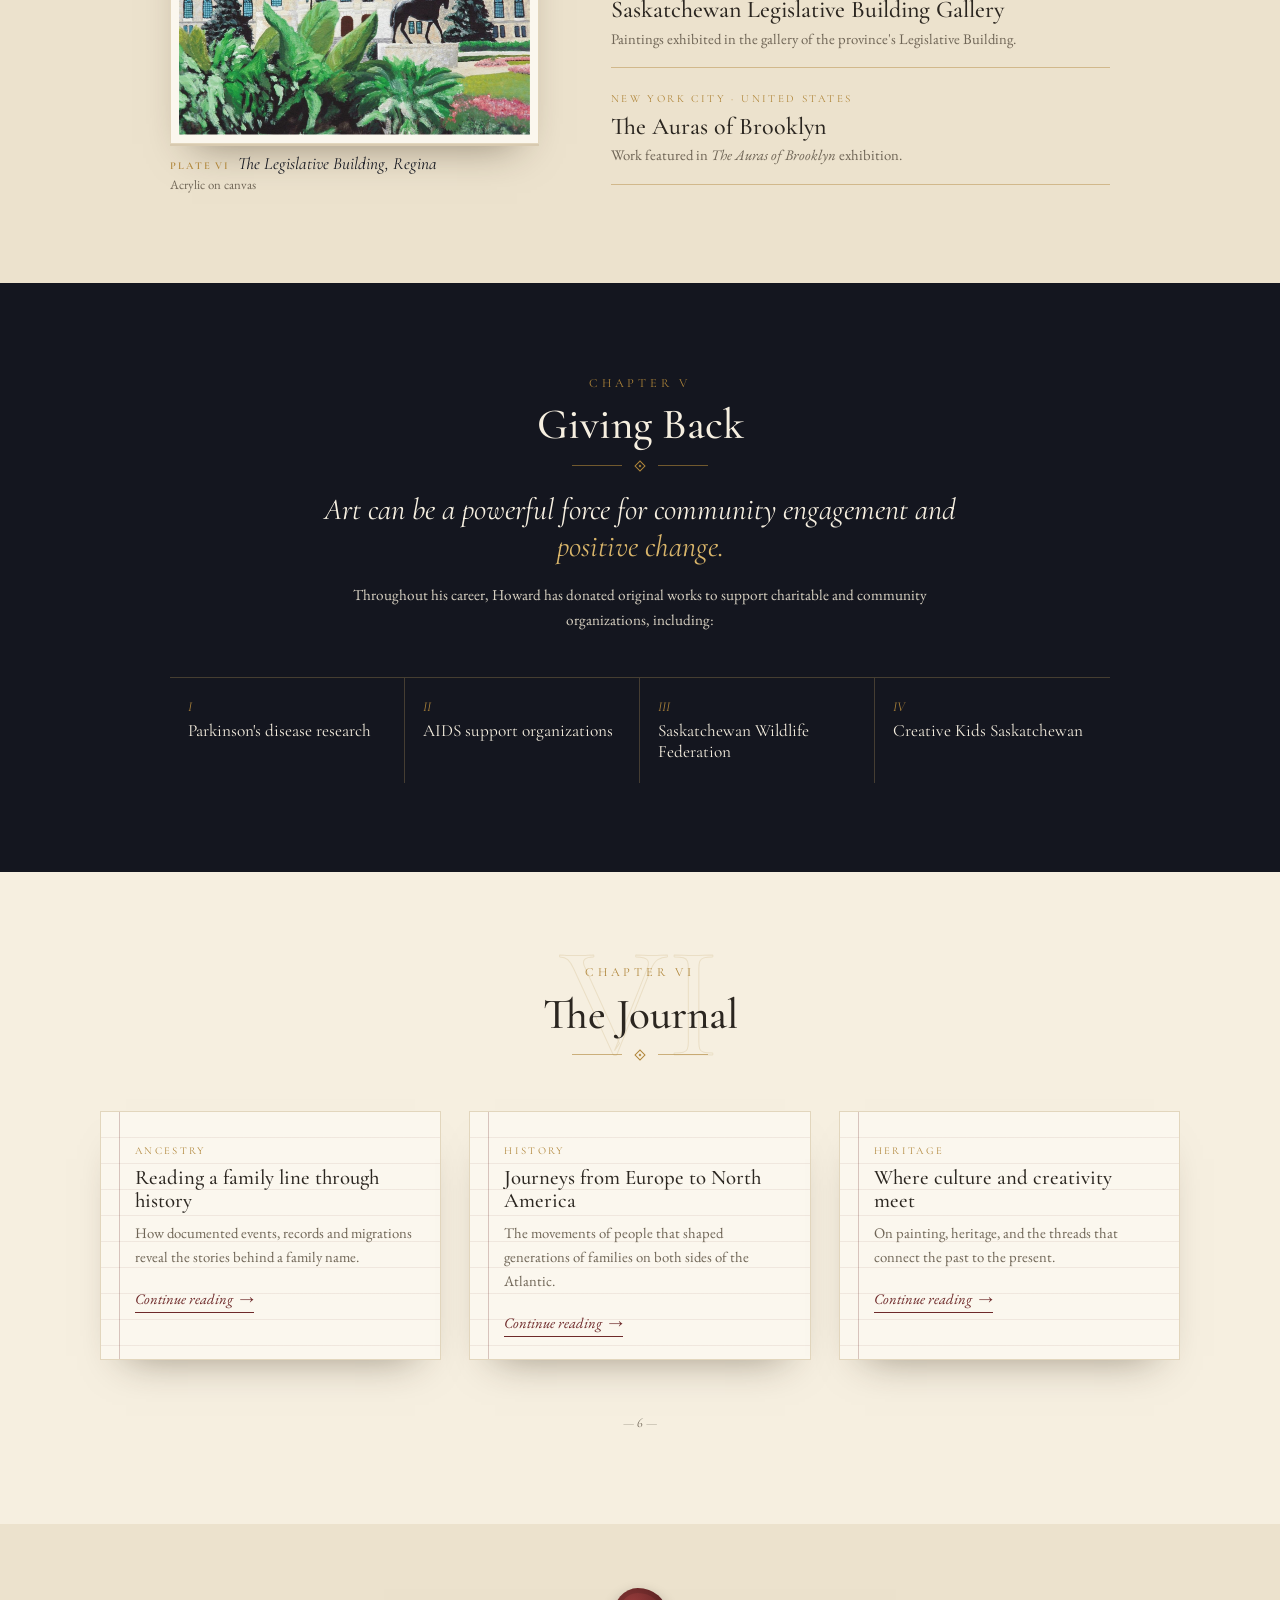
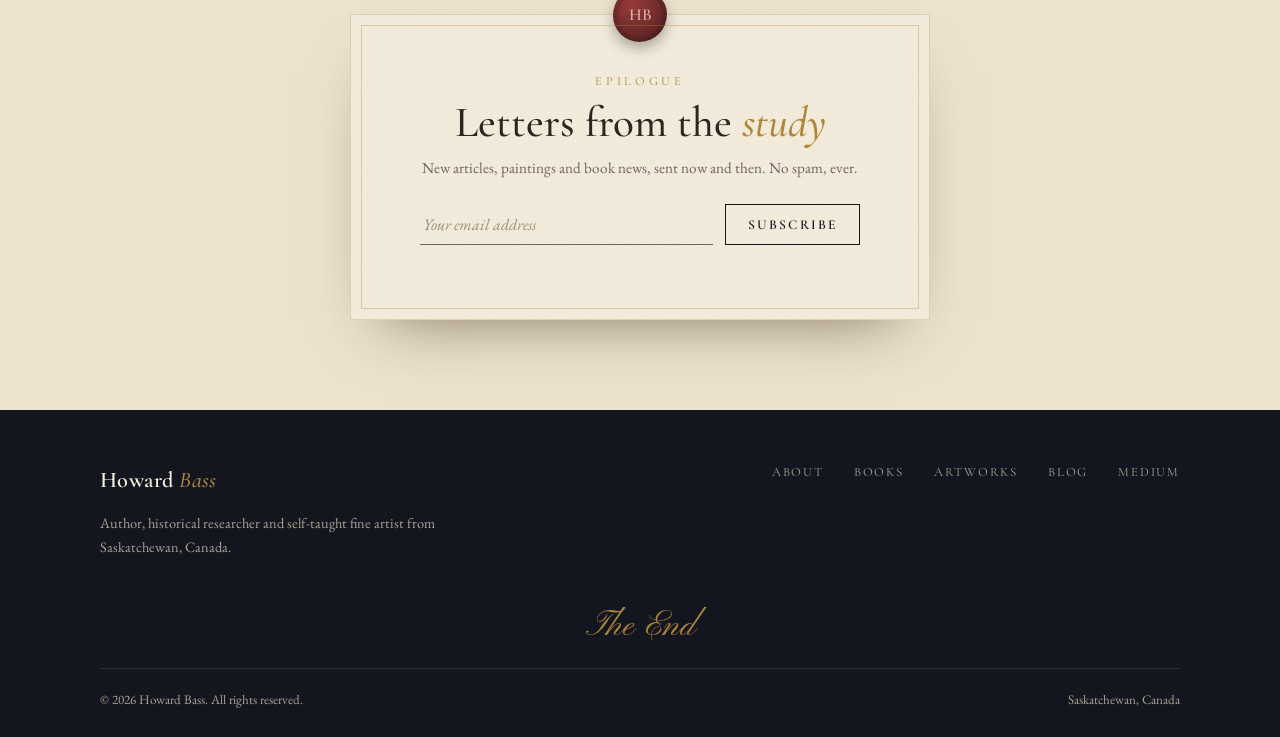
==== commit c2062f91: "Add files via upload" ====
--- a/index.html
+++ b/index.html
@@ -367,7 +367,7 @@
           <a href="#" target="_blank" rel="noopener">Medium</a>
         </nav>
       </div>
-      <p class="fin" aria-hidden="true">Fin.</p>
+      <p class="fin" aria-hidden="true">The End</p>
       <div class="footer-bottom">
         <span>&copy; <span id="year"></span> Howard Bass. All rights reserved.</span>
         <span>Saskatchewan, Canada</span>
--- a/css/style.css
+++ b/css/style.css
@@ -278,6 +278,9 @@
   letter-spacing: .3em;
   text-transform: uppercase;
   font-size: .78rem;
+  line-height: 1.9;
+  text-align: center;
+  max-width: calc(100vw - 48px);
   color: rgba(217,181,106,.7);
   opacity: 0;
   animation: fadeIn 1s ease 1.2s forwards;
@@ -982,6 +985,7 @@
   .causes li { border-right: 0 !important; border-bottom: 1px solid rgba(217,181,106,.25); }
   .nl-form { flex-direction: column; }
   .plates .plate { flex: 1 1 100%; }
+  .pl-sub { font-size: .6rem; letter-spacing: .15em; }
   .toc-p { display: none; }
   .ch-orn i { width: 44px; }
 }
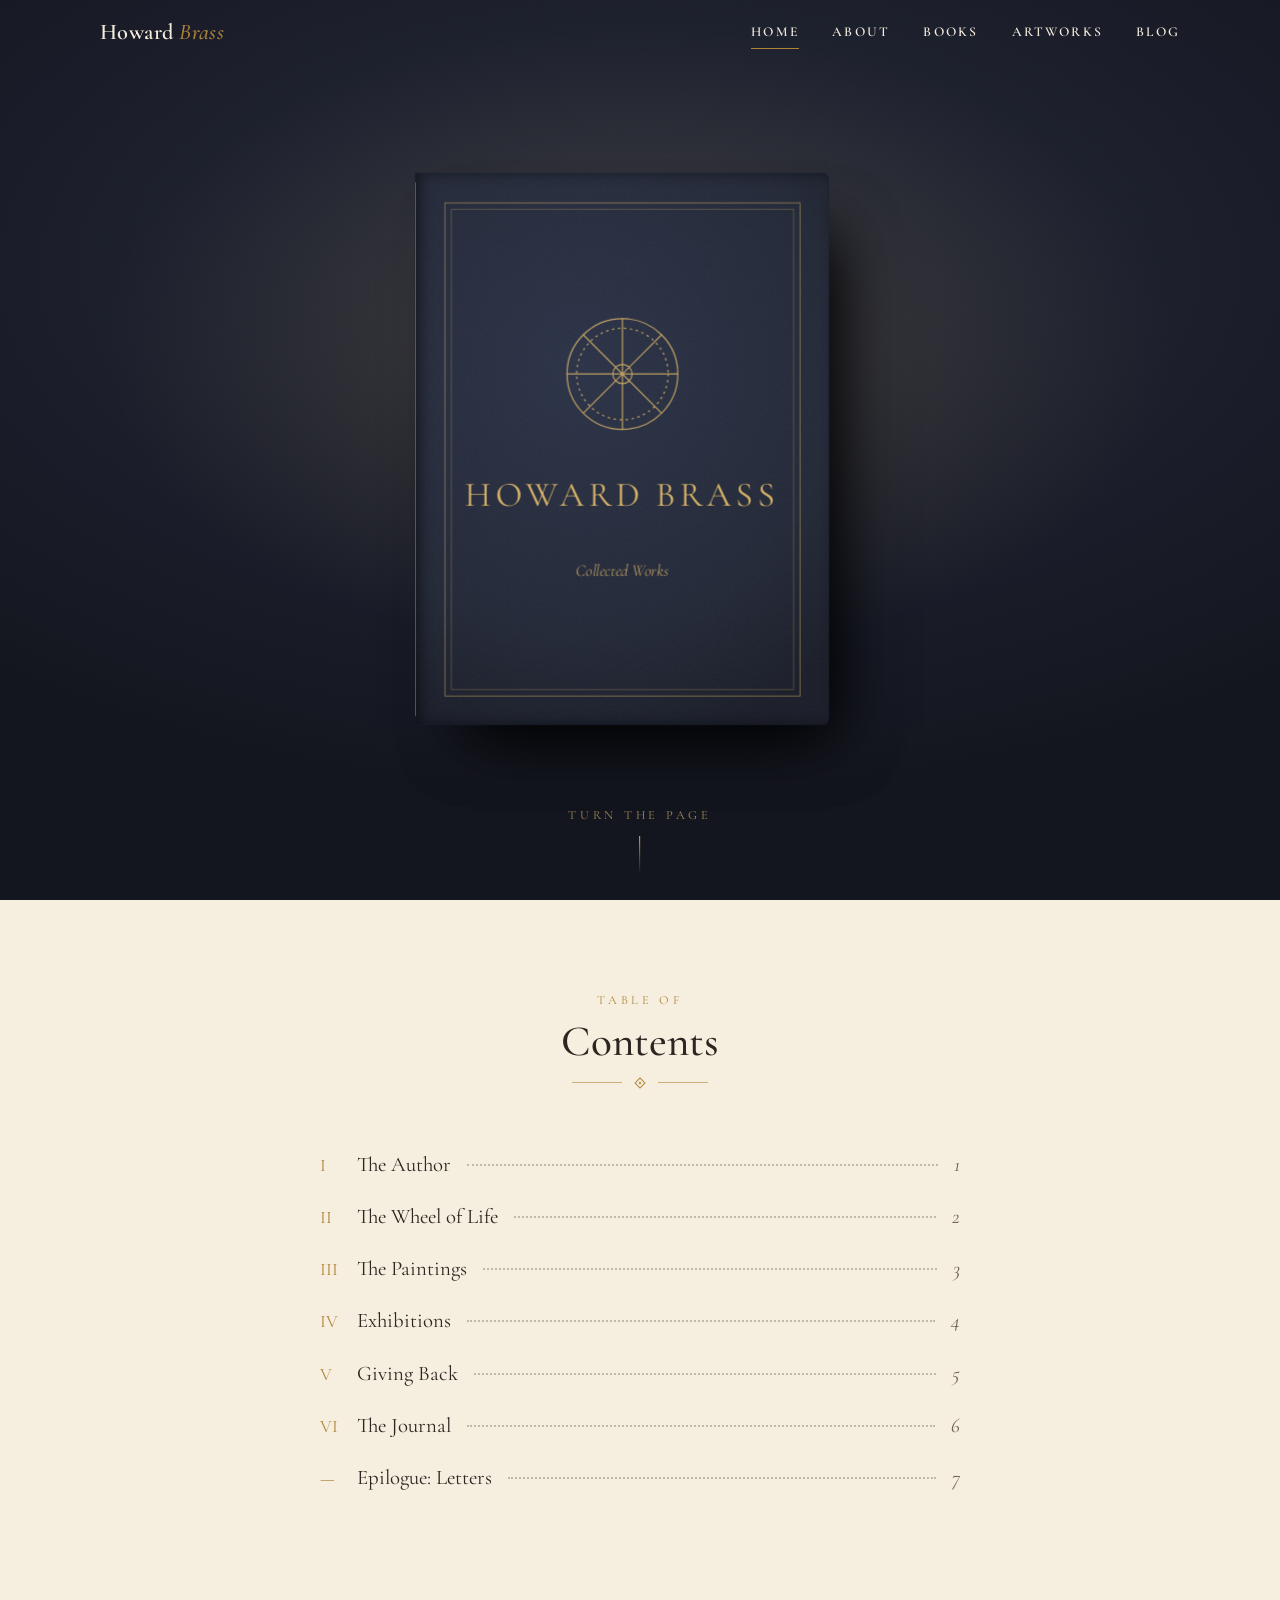
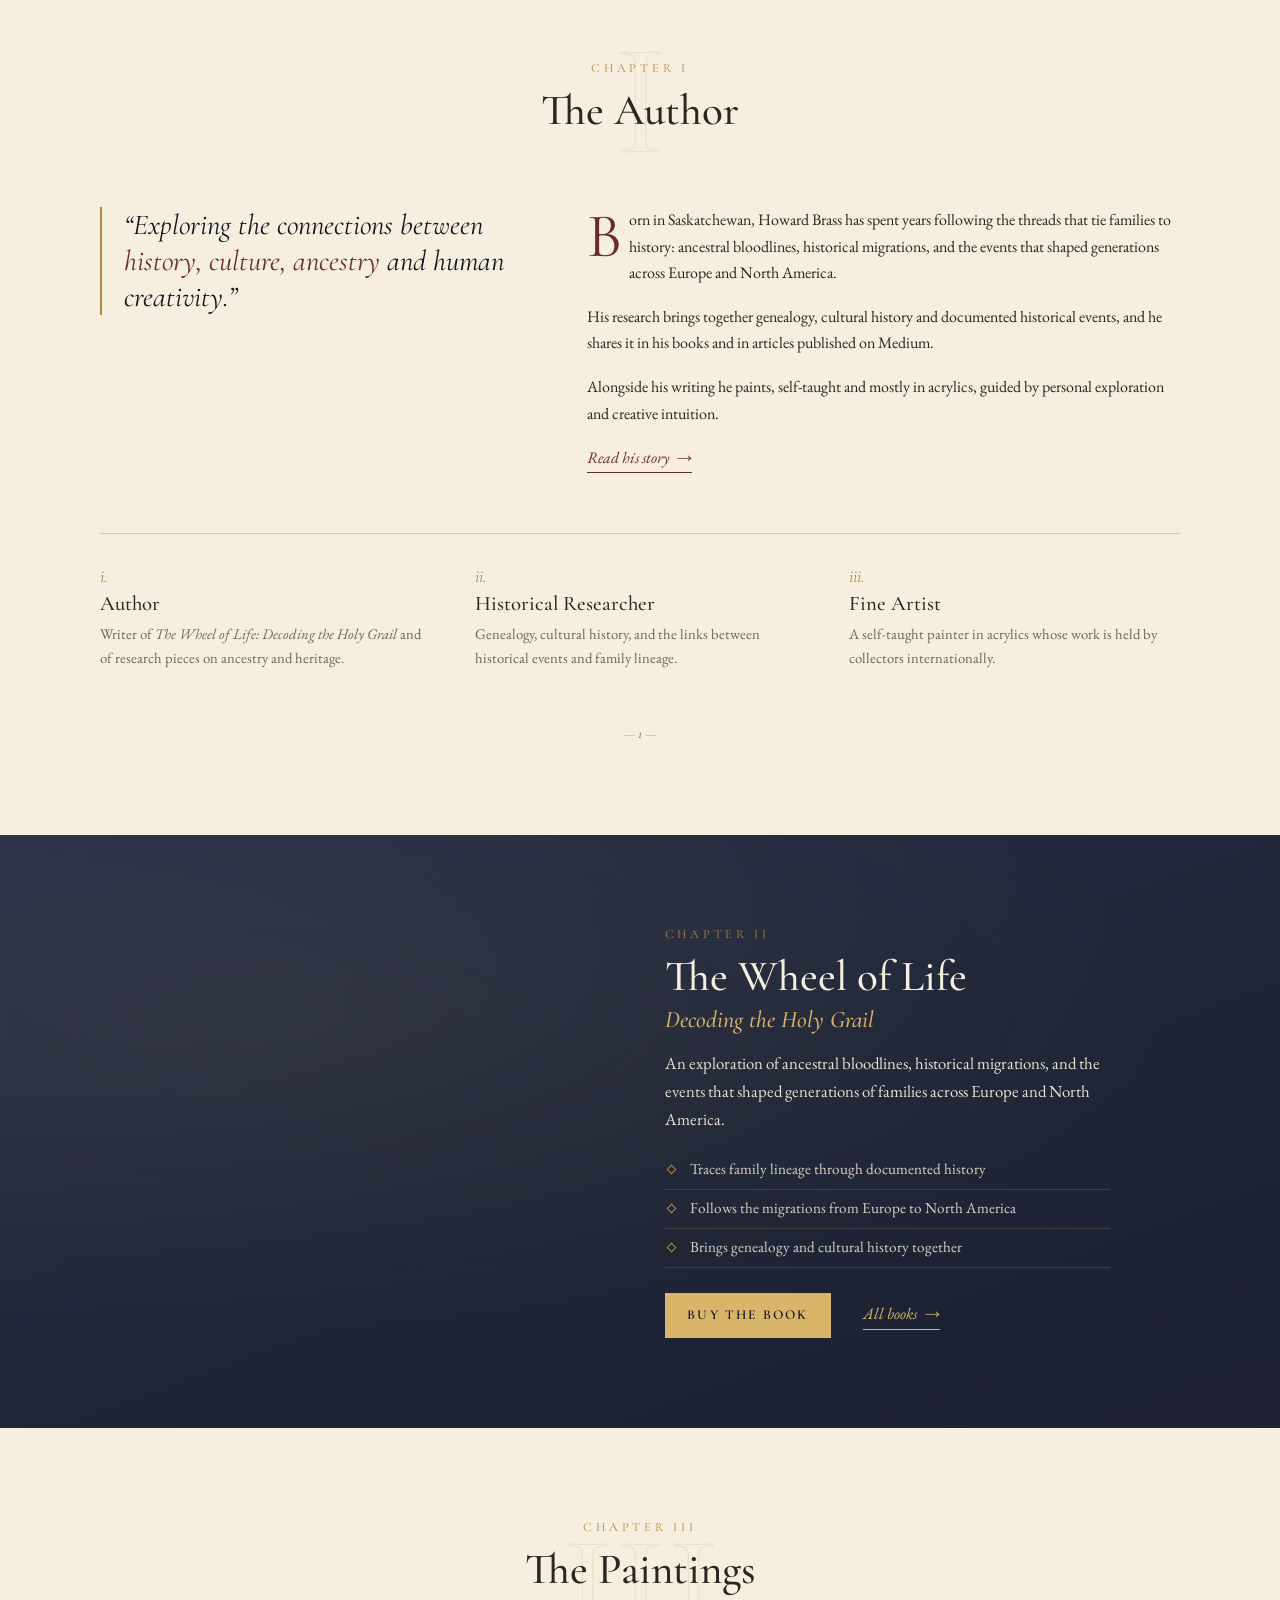
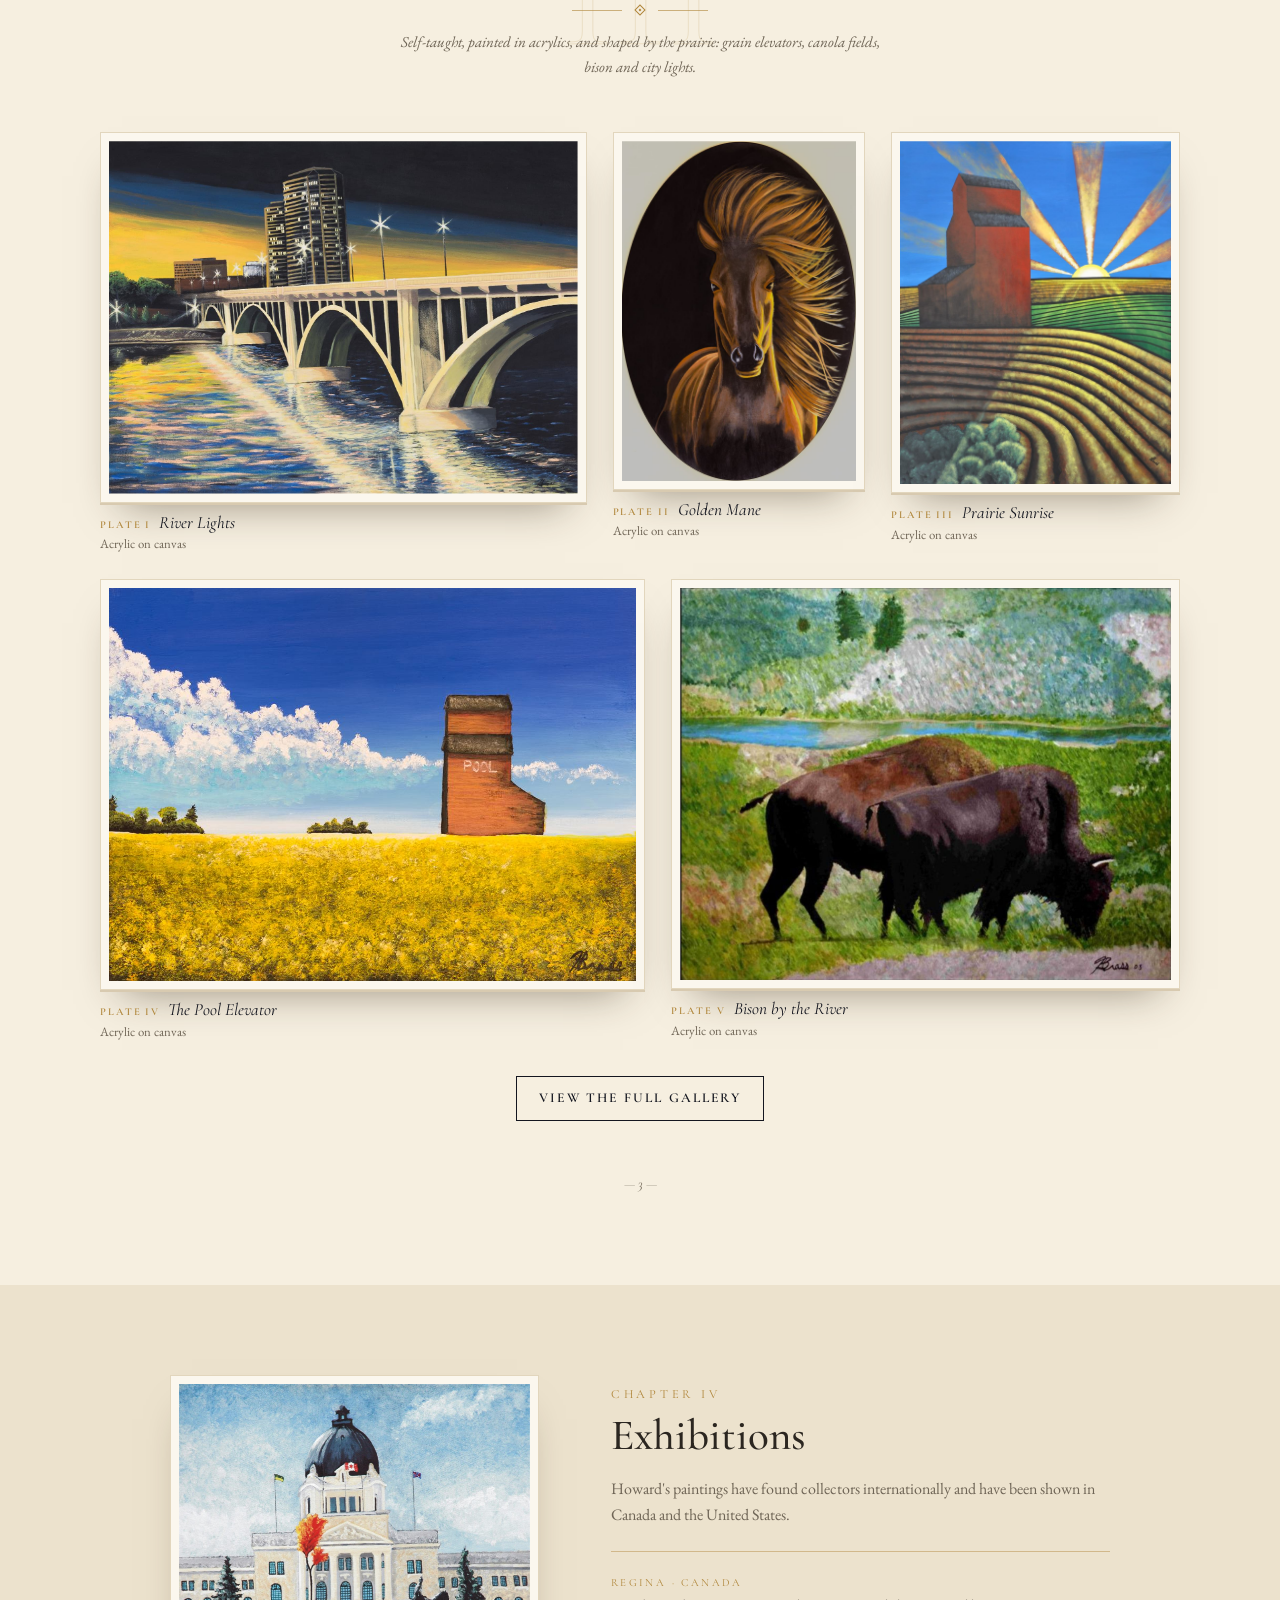
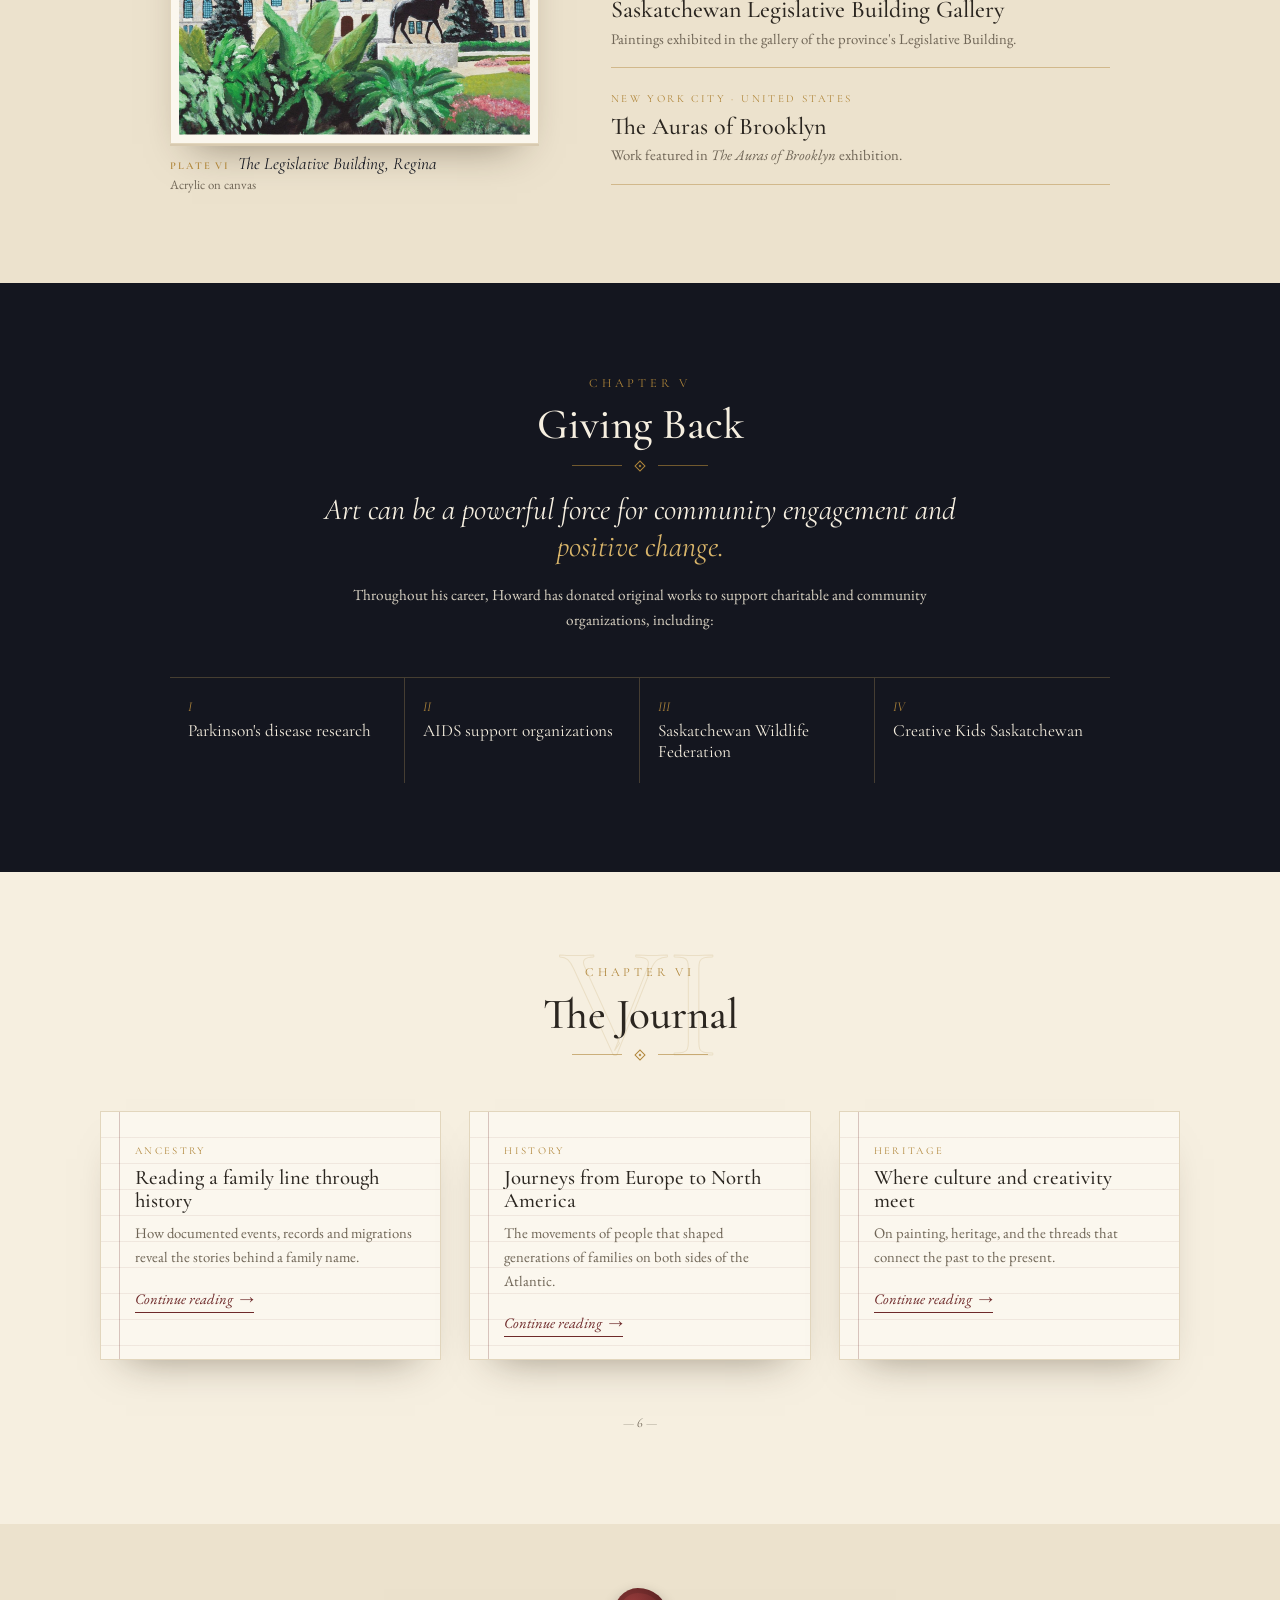
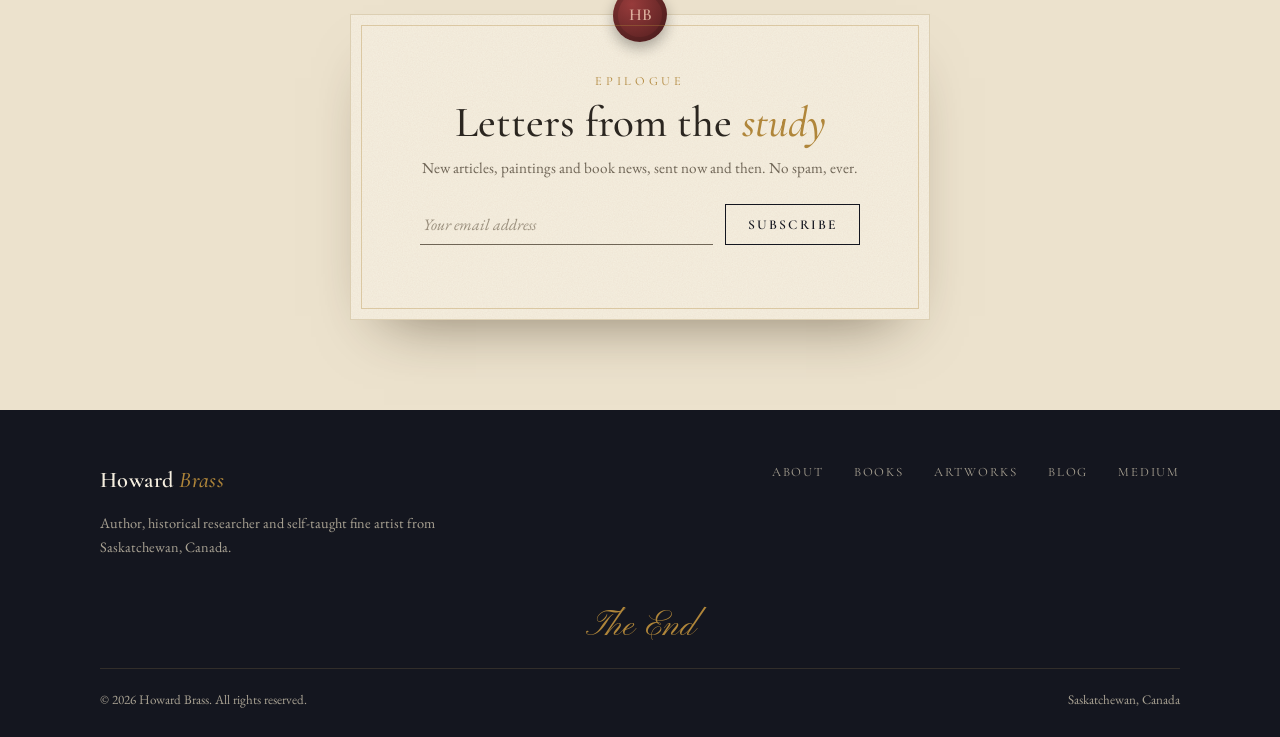
==== commit 33300ffa: "Add files via upload" ====
--- a/index.html
+++ b/index.html
@@ -3,9 +3,9 @@
 <head>
   <meta charset="UTF-8">
   <meta name="viewport" content="width=device-width, initial-scale=1.0">
-  <title>Howard Bass — Author, Historical Researcher &amp; Fine Artist</title>
-  <meta name="description" content="Howard Bass is a Saskatchewan-born author, historical researcher and self-taught fine artist. Author of The Wheel of Life: Decoding the Holy Grail.">
-  <meta property="og:title" content="Howard Bass — Author, Historical Researcher & Fine Artist">
+  <title>Howard Brass — Author, Historical Researcher &amp; Fine Artist</title>
+  <meta name="description" content="Howard Brass is a Saskatchewan-born author, historical researcher and self-taught fine artist. Author of The Wheel of Life: Decoding the Holy Grail.">
+  <meta property="og:title" content="Howard Brass — Author, Historical Researcher & Fine Artist">
   <meta property="og:description" content="History, ancestry and colour. Author of The Wheel of Life: Decoding the Holy Grail.">
   <meta property="og:type" content="website">
   <meta property="og:image" content="img/paintings/web/2.jpg">
@@ -28,7 +28,7 @@
       <div class="pl-flip" style="--i:2"></div>
     </div>
     <svg class="pl-sign" viewBox="0 0 360 90">
-      <text x="50%" y="62" text-anchor="middle">Howard Bass</text>
+      <text x="50%" y="62" text-anchor="middle">Howard Brass</text>
     </svg>
     <p class="pl-sub">Author &middot; Historical Researcher &middot; Fine Artist</p>
   </div>
@@ -39,7 +39,7 @@
   <!-- ============ Header ============ -->
   <header class="header" id="header">
     <div class="wrap">
-      <a href="index.html" class="logo">Howard <em>Bass</em></a>
+      <a href="index.html" class="logo">Howard <em>Brass</em></a>
       <nav class="nav" id="nav" aria-label="Main">
         <a href="index.html" aria-current="page">Home</a>
         <a href="about.html">About</a>
@@ -65,7 +65,7 @@
             <span class="hb-ribbon" aria-hidden="true"></span>
             <p class="running-head ink">Prologue</p>
             <p class="hb-lead ink" style="--d:.1s">Bridging historical inquiry, ancestral heritage and contemporary visual expression.</p>
-            <p class="hb-text dropcap ink" style="--d:.25s">Howard Bass is a Saskatchewan-born author, historical researcher and self-taught fine artist. His work explores the connections between history, culture, ancestry and human creativity.</p>
+            <p class="hb-text dropcap ink" style="--d:.25s">Howard Brass is a Saskatchewan-born author, historical researcher and self-taught fine artist. His work explores the connections between history, culture, ancestry and human creativity.</p>
             <div class="hb-cta ink" style="--d:.4s">
               <a href="#book" class="btn btn-ink">Open the book</a>
               <a href="#paintings" class="link-arrow">See the paintings <span>&rarr;</span></a>
@@ -82,7 +82,7 @@
                 <circle cx="50" cy="50" r="46"/><circle cx="50" cy="50" r="38" stroke-dasharray="2 3"/><circle cx="50" cy="50" r="8"/>
                 <path d="M50 4v92M4 50h92M17.5 17.5l65 65M82.5 17.5l-65 65"/>
               </svg>
-              <span class="hb-front-name">Howard Bass</span>
+              <span class="hb-front-name">Howard Brass</span>
               <span class="hb-front-sub">Collected Works</span>
             </div>
           </div>
@@ -91,11 +91,11 @@
               <p class="running-head ink">Saskatchewan &middot; Canada</p>
               <div class="title-page">
                 <span class="orn ink" style="--d:.1s" aria-hidden="true"><b class="fl"></b></span>
-                <h1 class="ink" style="--d:.15s">Howard <em>Bass</em></h1>
+                <h1 class="ink" style="--d:.15s">Howard <em>Brass</em></h1>
                 <span class="rule ink" style="--d:.25s" aria-hidden="true"></span>
                 <p class="roles ink" style="--d:.3s">Author &middot; Historical Researcher &middot; Fine Artist</p>
                 <svg class="signature" viewBox="0 0 360 90" aria-hidden="true">
-                  <text x="50%" y="62" text-anchor="middle">Howard Bass</text>
+                  <text x="50%" y="62" text-anchor="middle">Howard Brass</text>
                 </svg>
               </div>
               <p class="folio ink" style="--d:.5s">i</p>
@@ -142,7 +142,7 @@
         <div class="author-grid">
           <p class="pull reveal">&ldquo;Exploring the connections between <em>history, culture, ancestry</em> and human creativity.&rdquo;</p>
           <div class="prose reveal" style="--d:.12s">
-            <p class="dropcap">Born in Saskatchewan, Howard Bass has spent years following the threads that tie families to history: ancestral bloodlines, historical migrations, and the events that shaped generations across Europe and North America.</p>
+            <p class="dropcap">Born in Saskatchewan, Howard Brass has spent years following the threads that tie families to history: ancestral bloodlines, historical migrations, and the events that shaped generations across Europe and North America.</p>
             <p>His research brings together genealogy, cultural history and documented historical events, and he shares it in his books and in articles published on Medium.</p>
             <p>Alongside his writing he paints, self-taught and mostly in acrylics, guided by personal exploration and creative intuition.</p>
             <a href="about.html" class="link-arrow">Read his story <span>&rarr;</span></a>
@@ -179,7 +179,7 @@
             <div class="book-back"></div>
             <div class="book-pages"></div>
             <div class="book-cover">
-              <span class="bc-author">Howard Bass</span>
+              <span class="bc-author">Howard Brass</span>
               <svg viewBox="0 0 100 100" fill="none" stroke="currentColor" stroke-width="1">
                 <circle cx="50" cy="50" r="46"/><circle cx="50" cy="50" r="34"/><circle cx="50" cy="50" r="9"/>
                 <path d="M50 4v92M4 50h92M17.5 17.5l65 65M82.5 17.5l-65 65"/>
@@ -355,7 +355,7 @@
     <div class="wrap">
       <div class="footer-top">
         <div>
-          <a href="index.html" class="logo">Howard <em>Bass</em></a>
+          <a href="index.html" class="logo">Howard <em>Brass</em></a>
           <p class="footer-tag">Author, historical researcher and self-taught fine artist from Saskatchewan, Canada.</p>
         </div>
         <nav class="footer-links" aria-label="Footer">
@@ -369,7 +369,7 @@
       </div>
       <p class="fin" aria-hidden="true">The End</p>
       <div class="footer-bottom">
-        <span>&copy; <span id="year"></span> Howard Bass. All rights reserved.</span>
+        <span>&copy; <span id="year"></span> Howard Brass. All rights reserved.</span>
         <span>Saskatchewan, Canada</span>
       </div>
     </div>
--- a/css/style.css
+++ b/css/style.css
@@ -1,5 +1,5 @@
 /* =========================================================
-   Howard Bass — Author website
+   Howard Brass — Author website
    Theme: an old leather-bound book. Navy leather, gilt edges,
    aged paper and sepia ink.
    ========================================================= */
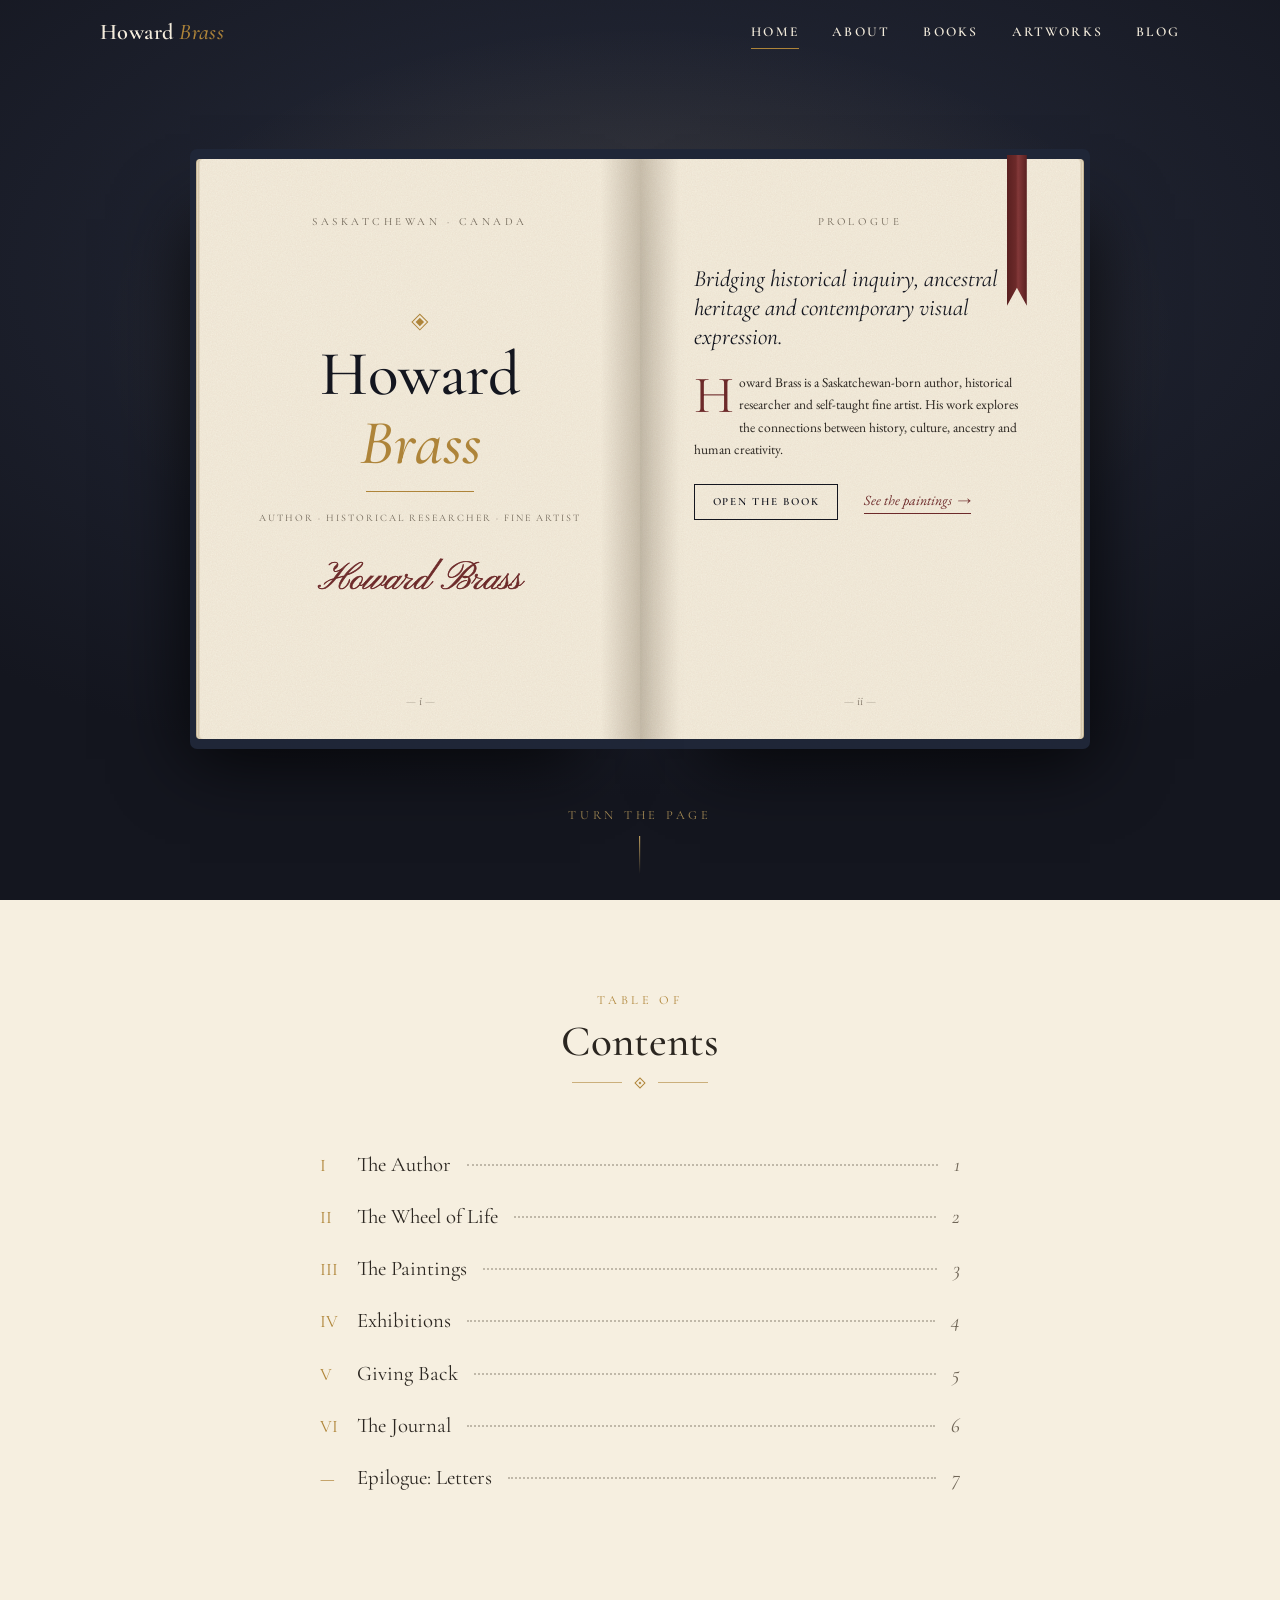
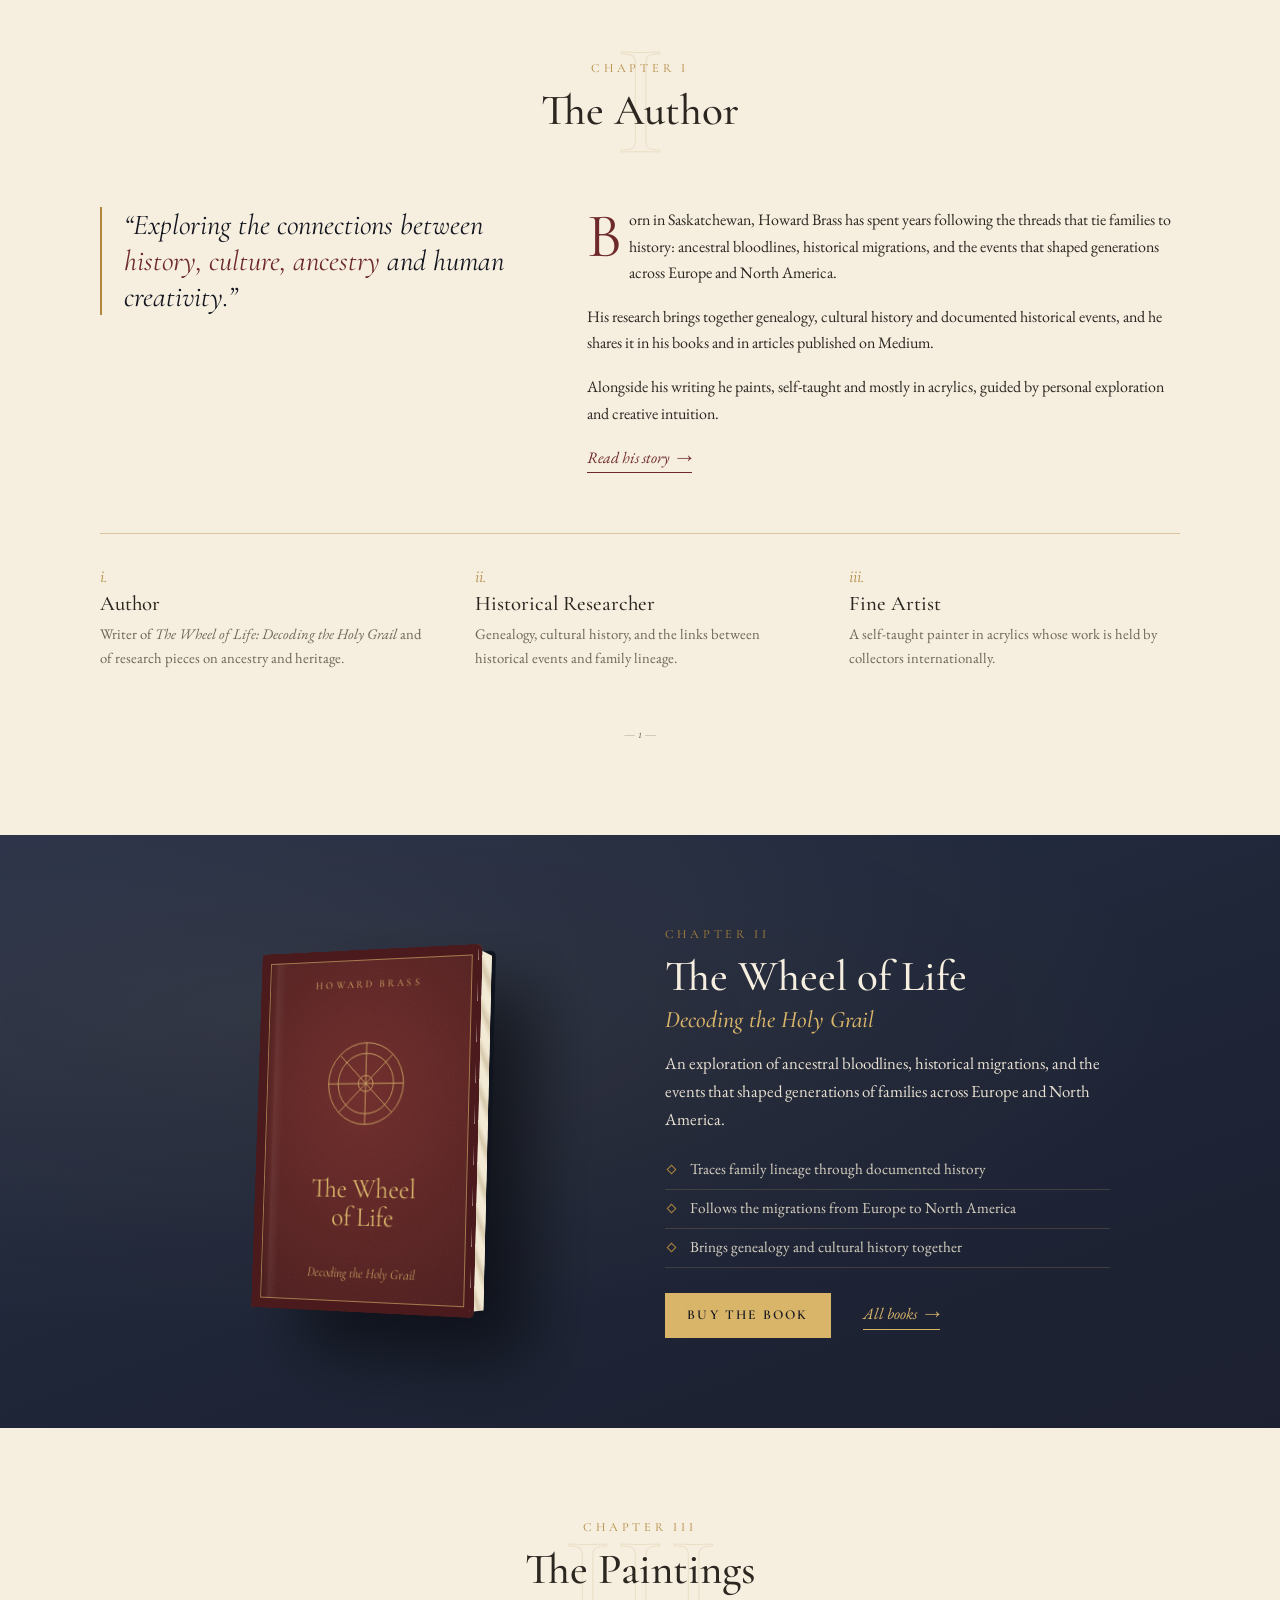
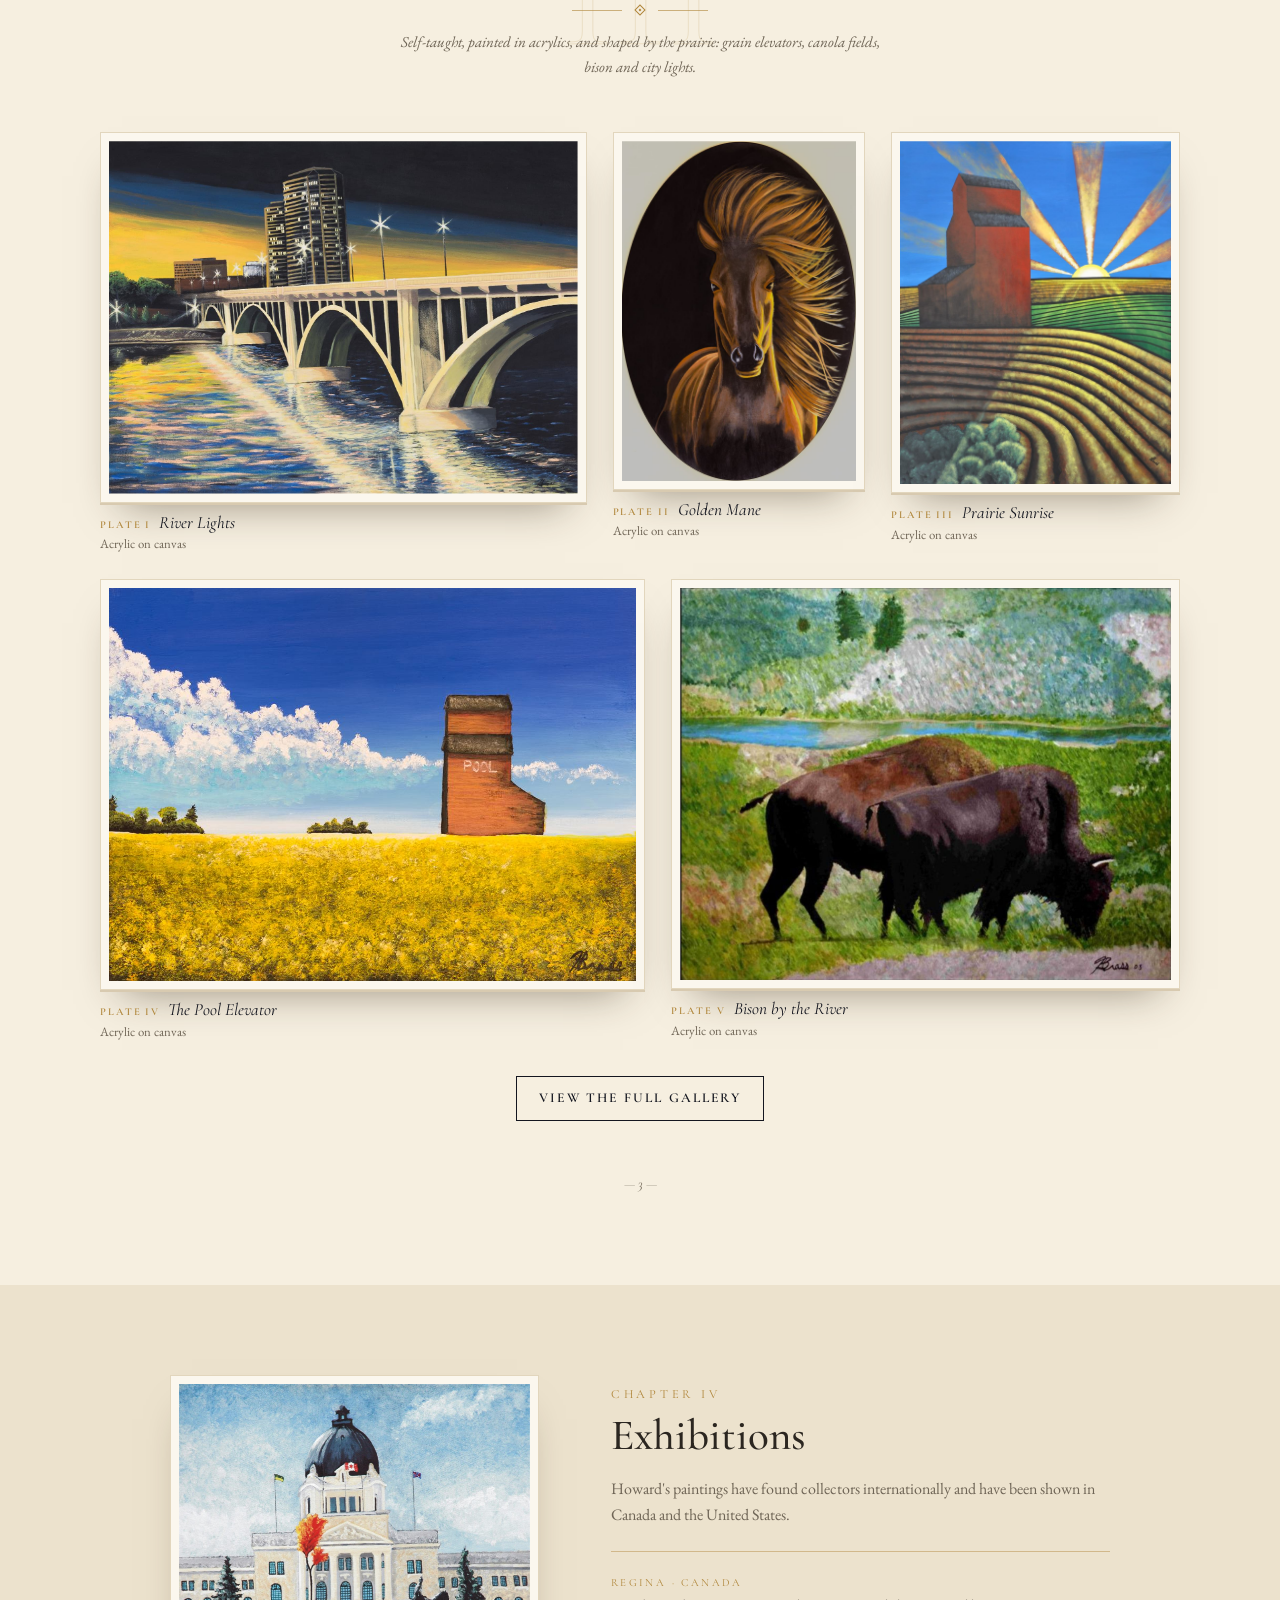
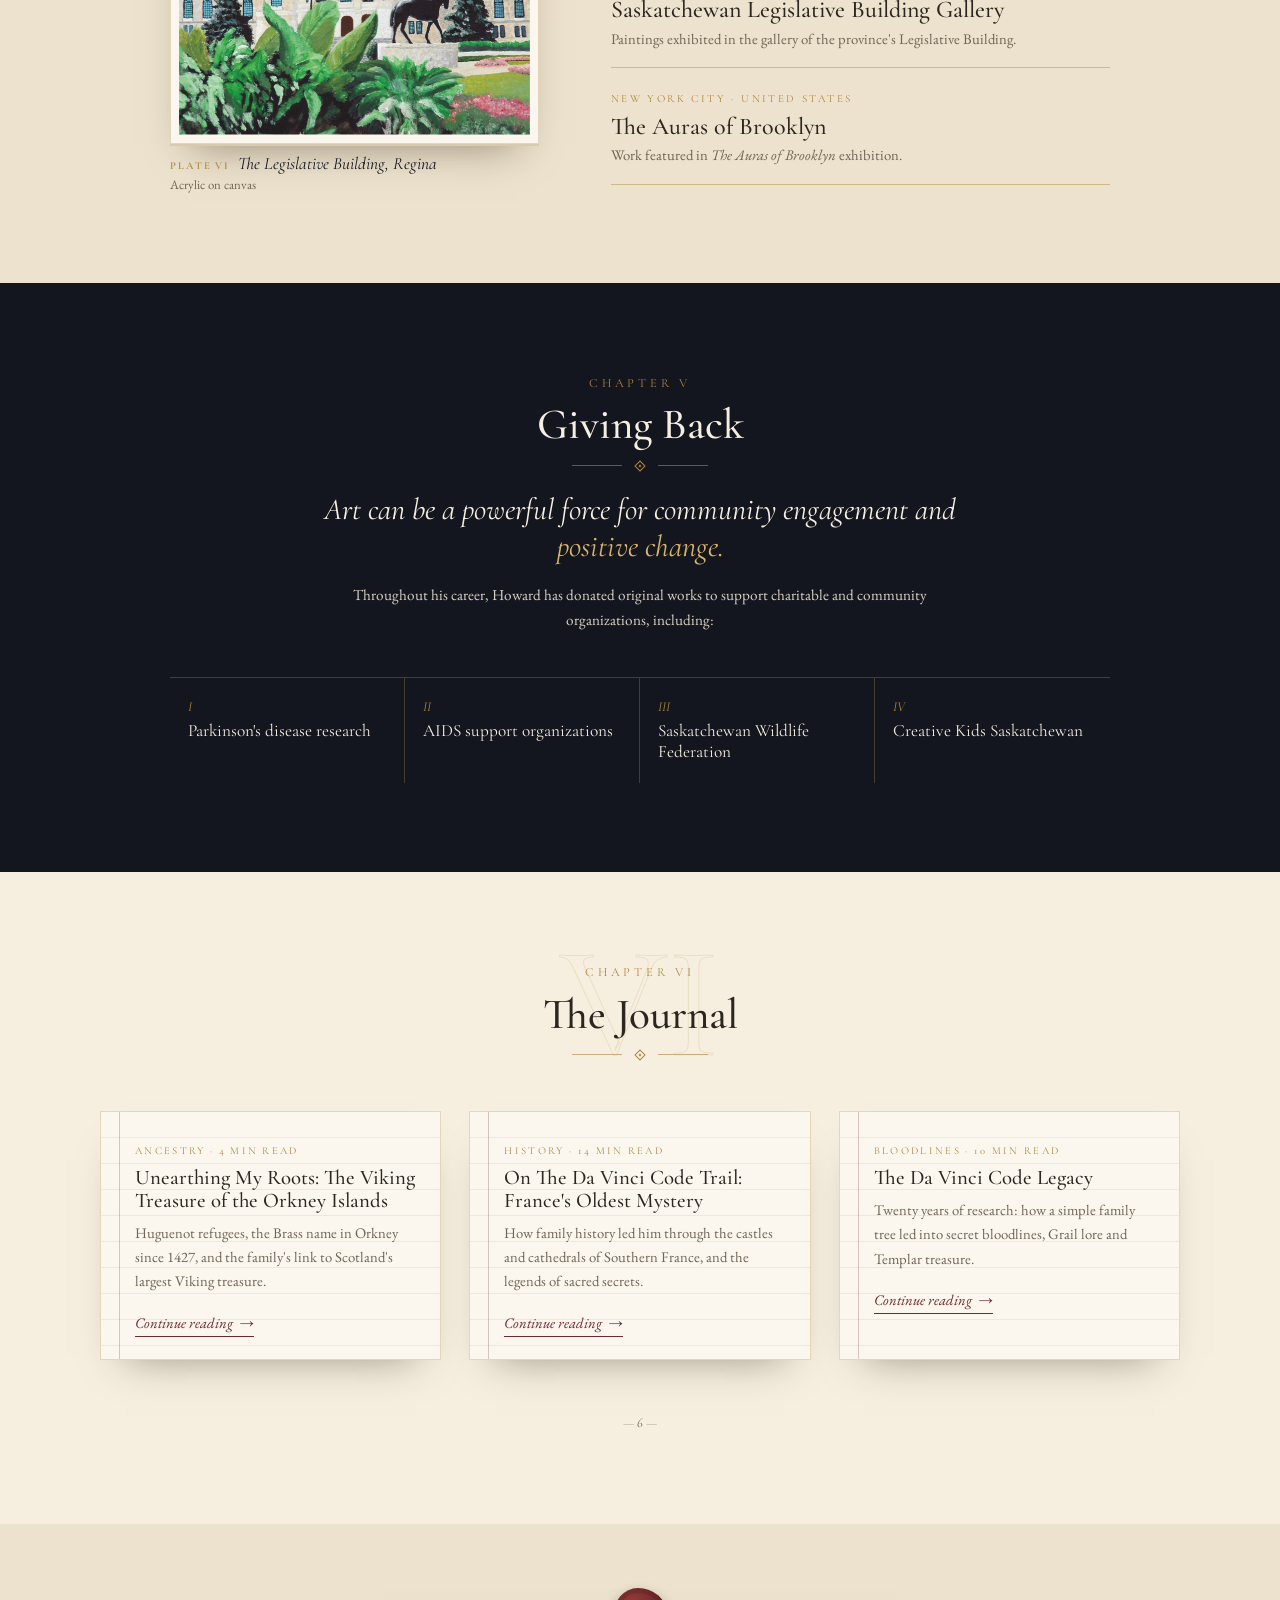
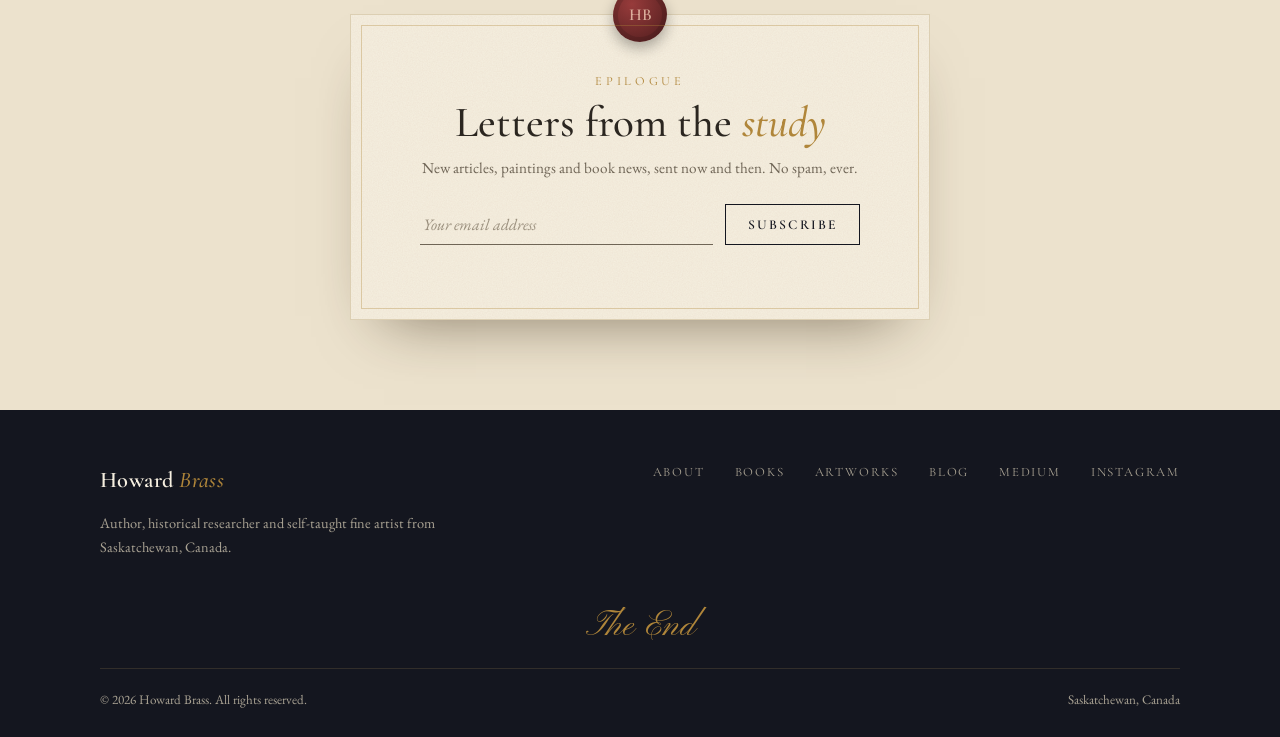
==== commit 9f312c14: "Add files via upload" ====
--- a/index.html
+++ b/index.html
@@ -305,25 +305,25 @@
           <span class="ch-orn reveal" style="--d:.16s" aria-hidden="true"><i></i><b class="fl"></b><i></i></span>
         </header>
 
-        <!-- Placeholder entries: these will be loaded from the blog posts published in the admin dashboard -->
+        <!-- Howard's latest articles (from the blog) -->
         <div class="entries">
           <article class="entry reveal">
-            <span class="entry-tag">Ancestry</span>
-            <h3><a href="blog.html">Reading a family line through history</a></h3>
-            <p>How documented events, records and migrations reveal the stories behind a family name.</p>
-            <a href="blog.html" class="link-arrow">Continue reading <span>&rarr;</span></a>
+            <span class="entry-tag">Ancestry &middot; 4 min read</span>
+            <h3><a href="blog/viking-treasure-of-the-orkney-islands.html">Unearthing My Roots: The Viking Treasure of the Orkney Islands</a></h3>
+            <p>Huguenot refugees, the Brass name in Orkney since 1427, and the family's link to Scotland's largest Viking treasure.</p>
+            <a href="blog/viking-treasure-of-the-orkney-islands.html" class="link-arrow">Continue reading <span>&rarr;</span></a>
           </article>
           <article class="entry reveal" style="--d:.12s">
-            <span class="entry-tag">History</span>
-            <h3><a href="blog.html">Journeys from Europe to North America</a></h3>
-            <p>The movements of people that shaped generations of families on both sides of the Atlantic.</p>
-            <a href="blog.html" class="link-arrow">Continue reading <span>&rarr;</span></a>
+            <span class="entry-tag">History &middot; 14 min read</span>
+            <h3><a href="blog/on-the-da-vinci-code-trail.html">On The Da Vinci Code Trail: France's Oldest Mystery</a></h3>
+            <p>How family history led him through the castles and cathedrals of Southern France, and the legends of sacred secrets.</p>
+            <a href="blog/on-the-da-vinci-code-trail.html" class="link-arrow">Continue reading <span>&rarr;</span></a>
           </article>
           <article class="entry reveal" style="--d:.24s">
-            <span class="entry-tag">Heritage</span>
-            <h3><a href="blog.html">Where culture and creativity meet</a></h3>
-            <p>On painting, heritage, and the threads that connect the past to the present.</p>
-            <a href="blog.html" class="link-arrow">Continue reading <span>&rarr;</span></a>
+            <span class="entry-tag">Bloodlines &middot; 10 min read</span>
+            <h3><a href="blog/the-da-vinci-code-legacy.html">The Da Vinci Code Legacy</a></h3>
+            <p>Twenty years of research: how a simple family tree led into secret bloodlines, Grail lore and Templar treasure.</p>
+            <a href="blog/the-da-vinci-code-legacy.html" class="link-arrow">Continue reading <span>&rarr;</span></a>
           </article>
         </div>
         <p class="folio">6</p>
@@ -363,8 +363,8 @@
           <a href="books.html">Books</a>
           <a href="artworks.html">Artworks</a>
           <a href="blog.html">Blog</a>
-          <!-- TODO: replace with Howard's Medium profile URL -->
-          <a href="#" target="_blank" rel="noopener">Medium</a>
+          <a href="https://medium.com/@atlantisroots" target="_blank" rel="noopener">Medium</a>
+          <a href="https://www.instagram.com/howardqueencitygallery/" target="_blank" rel="noopener">Instagram</a>
         </nav>
       </div>
       <p class="fin" aria-hidden="true">The End</p>
--- a/css/style.css
+++ b/css/style.css
@@ -897,6 +897,226 @@
 .lb-close { position: absolute; top: 16px; right: 16px; }
 
 /* =========================================================
+   About page
+   ========================================================= */
+.page-hero {
+  padding: calc(var(--header-h) + clamp(40px, 6vw, 72px)) 0 clamp(56px, 7vw, 88px);
+  color: #d9d2c3;
+  background:
+    radial-gradient(60% 60% at 30% 40%, rgba(217,181,106,.14), transparent 70%),
+    radial-gradient(120% 90% at 50% 30%, #262b3c, var(--ink) 65%);
+}
+.ph-grid {
+  display: grid;
+  grid-template-columns: .85fr 1.15fr;
+  gap: clamp(32px, 6vw, 80px);
+  align-items: center;
+  max-width: 940px;
+}
+.frontis { margin: 0; }
+.frontis .plate-frame { transform: rotate(-1.5deg); box-shadow: 0 30px 60px -20px rgba(0,0,0,.7); }
+.frontis .plate:hover .plate-frame { transform: translateY(-6px) rotate(-.8deg); box-shadow: 0 40px 70px -24px rgba(0,0,0,.75); }
+.frontis figcaption {
+  margin-top: 16px;
+  text-align: center;
+  font-family: var(--display);
+  font-style: italic;
+  font-size: .88rem;
+  color: rgba(217,181,106,.75);
+}
+.ph-copy h1 { font-size: clamp(2.8rem, 6vw, 4.3rem); color: var(--paper); margin: .1rem 0 .5rem; }
+.ph-roles {
+  font-family: var(--display);
+  font-size: .76rem;
+  letter-spacing: .24em;
+  text-transform: uppercase;
+  color: rgba(217,181,106,.85);
+  margin-bottom: 1.6rem;
+}
+.ph-facts { margin: 0 0 1.4rem; border-top: 1px solid rgba(217,181,106,.25); }
+.ph-facts div { display: flex; align-items: baseline; gap: 18px; padding: 9px 0; border-bottom: 1px solid rgba(217,181,106,.25); }
+.ph-facts dt { flex: 0 0 92px; font-family: var(--display); font-size: .7rem; letter-spacing: .2em; text-transform: uppercase; color: var(--gold); }
+.ph-facts dd { margin: 0; font-family: var(--display); font-size: 1.12rem; color: var(--paper); }
+.page-hero .signature { width: min(250px, 66vw); margin: 0; }
+.page-hero .signature text { stroke: var(--gold-l); }
+.loaded .page-hero .signature text { animation: write 2.4s ease-in-out .7s forwards, inkFill .8s ease 2.8s forwards; }
+
+.about-intro { padding-bottom: 0; }
+.intro-lead {
+  margin: 1.4rem 0 0;
+  font-family: var(--display);
+  font-size: clamp(1.35rem, 2.4vw, 1.75rem);
+  line-height: 1.35;
+  color: var(--ink);
+}
+.intro-lead em { color: var(--oxblood); }
+
+.about-split {
+  display: grid;
+  grid-template-columns: .8fr 1.2fr;
+  gap: clamp(32px, 6vw, 80px);
+  align-items: center;
+  max-width: 940px;
+}
+.artist-split { grid-template-columns: 1.2fr .8fr; align-items: end; margin: 0 auto clamp(36px, 5vw, 56px); }
+.about-copy h2 em { display: block; }
+.artist-split h2 em { display: inline; }
+.about-copy .prose { margin-top: 1.2rem; }
+.about-actions { display: flex; align-items: center; flex-wrap: wrap; gap: 1rem 2rem; margin-top: .4rem; }
+.about-book .book { width: min(200px, 50vw); }
+.about-book .book-back { box-shadow: 30px 34px 50px rgba(50,35,15,.35); }
+.about-ex .ex-list h3 { font-size: 1.3rem; }
+.about-plates { max-width: 940px; margin-inline: auto; }
+.causes small { display: block; margin-top: .4rem; font-family: var(--body); font-size: .82rem; color: #a9a293; }
+
+.close-text {
+  margin: 1.4rem 0 .4rem;
+  font-family: var(--display);
+  font-style: italic;
+  font-size: clamp(1.3rem, 2.3vw, 1.65rem);
+  line-height: 1.35;
+  color: var(--ink);
+}
+.close-text em { color: var(--oxblood); }
+.about-close .signature { width: min(240px, 64vw); margin: 0 auto; }
+.about-close .signature.is-in text { animation: write 2.4s ease-in-out .5s forwards, inkFillRed .8s ease 2.6s forwards; }
+.close-links { display: flex; justify-content: center; flex-wrap: wrap; gap: 12px 28px; margin-top: 1.4rem; }
+
+/* =========================================================
+   Artworks page
+   ========================================================= */
+.gallery-hero { padding-bottom: clamp(48px, 6vw, 72px); }
+.gallery-hero h1 { font-size: clamp(2.8rem, 6vw, 4.3rem); color: var(--paper); margin: .1rem 0 0; }
+.gallery-sub { margin: 1.1rem 0 0; font-family: var(--display); font-style: italic; font-size: 1.05rem; color: rgba(217,181,106,.8); }
+.gallery .wrap { width: min(1180px, 100% - 2 * clamp(20px, 5vw, 56px)); }
+.gallery .plates { gap: clamp(20px, 3vw, 36px); margin-bottom: 0; }
+.gallery .plates .plate { flex-basis: calc(var(--r, 1) * 280px); }
+.gallery .plate-cap { justify-content: center; margin-top: 12px; }
+
+/* =========================================================
+   Books page
+   ========================================================= */
+.books-hero .book-grid { margin-inline: auto; }
+.books-hero .book { width: min(270px, 62vw); }
+.books-hero h1 { font-size: clamp(2.4rem, 5vw, 3.6rem); color: var(--paper); }
+.books-hero h1 em { display: block; font-size: .5em; margin-top: .5rem; color: var(--gold-l); }
+.book-by { margin: .8rem 0 0; font-family: var(--display); font-style: italic; font-size: 1.1rem; color: rgba(217,181,106,.85); }
+.books-hero .lead { font-size: 1.05rem; margin: 1.2rem 0 1.8rem; color: #e8e1d2; max-width: 460px; }
+
+/* =========================================================
+   Blog: the journal list
+   ========================================================= */
+.post-feature {
+  display: grid;
+  grid-template-columns: 1.1fr 1fr;
+  gap: clamp(28px, 5vw, 64px);
+  align-items: center;
+  max-width: 980px;
+  margin: 0 auto clamp(48px, 6vw, 80px);
+}
+.post-feature-img { display: block; }
+.post-feature-img .plate-frame { transform: rotate(-1deg); }
+.post-feature-img:hover .plate-frame { transform: translateY(-6px) rotate(-.5deg); }
+.post-feature-img img { width: 100%; height: auto; aspect-ratio: 4 / 3; object-fit: cover; }
+.post-feature h2 { font-size: clamp(1.7rem, 3vw, 2.3rem); margin-bottom: .6rem; }
+.post-feature h2 a:hover, .post-card h3 a:hover { color: var(--oxblood); }
+.post-feature p { color: var(--muted); font-size: .97rem; }
+.post-card-dek { font-family: var(--display); font-style: italic; font-size: 1.12rem !important; line-height: 1.35; color: var(--text) !important; }
+.post-meta { font-family: var(--display); font-style: italic; font-size: .92rem; }
+.post-feature .post-meta { margin-bottom: 1.3rem; }
+
+.post-cards {
+  display: grid;
+  grid-template-columns: repeat(2, 1fr);
+  gap: clamp(20px, 3vw, 36px);
+  max-width: 980px;
+  margin: 0 auto;
+  padding-top: clamp(36px, 5vw, 56px);
+  border-top: 1px solid rgba(176,134,58,.4);
+}
+.post-card {
+  display: flex;
+  flex-direction: column;
+  background: #fbf7ee;
+  border: 1px solid #e2d6bd;
+  box-shadow: 0 22px 40px -26px rgba(50,35,15,.5);
+  transition: transform .6s var(--ease), box-shadow .6s var(--ease);
+}
+.post-card:hover { transform: translateY(-6px); box-shadow: 0 34px 50px -26px rgba(50,35,15,.55); }
+.post-card-img { display: block; overflow: hidden; border-bottom: 1px solid #e2d6bd; }
+.post-card-img img { width: 100%; height: auto; aspect-ratio: 16 / 9; object-fit: cover; transition: transform 1.2s var(--ease); }
+.post-card:hover .post-card-img img { transform: scale(1.04); }
+.post-card-body { display: flex; flex-direction: column; align-items: flex-start; flex: 1; padding: 22px 24px 24px; }
+.post-card h3 { font-size: 1.4rem; margin: .3rem 0 .5rem; }
+.post-card p { color: var(--muted); font-size: .92rem; }
+.post-card .link-arrow { margin-top: auto; font-size: .95rem; }
+
+/* =========================================================
+   Blog: a single article
+   ========================================================= */
+.post-hero h1 { font-size: clamp(2.1rem, 4.6vw, 3.3rem); color: var(--paper); margin: .2rem 0 0; }
+.post-dek { margin: 1rem auto 0; max-width: 560px; font-family: var(--display); font-style: italic; font-size: clamp(1.1rem, 2vw, 1.35rem); line-height: 1.35; color: var(--gold-l); }
+.post-hero .post-meta { margin: 1rem 0 0; color: rgba(217,181,106,.75); }
+
+.article-body {
+  width: min(680px, 100% - 40px);
+  margin: 0 auto;
+  font-size: 1.1rem;
+  line-height: 1.8;
+}
+.article-body > p { margin: 0 0 1.25em; }
+.article-body h2 { font-size: clamp(1.55rem, 2.6vw, 1.95rem); color: var(--ink); margin: 2.1em 0 .6em; }
+.article-body h3 { font-size: 1.3rem; color: var(--ink); margin: 1.8em 0 .5em; }
+.article-body > :first-child { margin-top: 0; }
+.article-body strong { font-weight: 500; color: var(--ink); }
+.article-body a { color: var(--oxblood); border-bottom: 1px solid rgba(110,42,42,.35); overflow-wrap: anywhere; }
+.article-body a:hover { border-color: currentColor; }
+.article-body blockquote {
+  margin: 1.8em 0;
+  padding: .2em 0 .2em 1.3em;
+  border-left: 2px solid var(--gold);
+  font-family: var(--display);
+  font-size: 1.3rem;
+  line-height: 1.4;
+  color: var(--ink);
+}
+.article-body ul { margin: 0 0 1.25em; padding-left: 1.3em; }
+.article-body li { margin-bottom: .3em; }
+.article-body li::marker { color: var(--gold); }
+.article-body figure { margin: 2.2em 0; text-align: center; }
+.article-body figure img {
+  display: inline-block;
+  max-width: 100%;
+  height: auto;
+  padding: 8px;
+  background: #fbf7ee;
+  border: 1px solid #e2d6bd;
+  box-shadow: 0 2px 0 var(--paper-edge), 0 22px 40px -22px rgba(50,35,15,.5);
+}
+.article-body figcaption { margin: .8em auto 0; max-width: 520px; font-style: italic; font-size: .88rem; line-height: 1.5; color: var(--muted); }
+.article-body figcaption strong { font-weight: 400; color: inherit; }
+.article-body .ch-orn { margin: 2.4em auto; }
+.article-end { text-align: center; margin-top: clamp(32px, 4vw, 48px); }
+.article-end .signature { width: min(240px, 64vw); margin: 0 auto; }
+.article-end .signature.is-in text { animation: write 2.4s ease-in-out .3s forwards, inkFillRed .8s ease 2.4s forwards; }
+
+.post-nav { padding: 0 0 clamp(48px, 6vw, 72px); }
+.post-nav .wrap {
+  display: grid;
+  grid-template-columns: 1fr auto 1fr;
+  align-items: center;
+  gap: 20px;
+  max-width: 940px;
+  padding-top: 28px;
+  border-top: 1px solid rgba(176,134,58,.4);
+}
+.pn-link b { display: block; font-family: var(--display); font-weight: 500; font-size: 1.15rem; line-height: 1.25; transition: color .3s; }
+.pn-link:hover b { color: var(--oxblood); }
+.pn-next { text-align: right; }
+.pn-all { font-family: var(--display); font-size: .78rem; letter-spacing: .24em; text-transform: uppercase; color: var(--muted); }
+.pn-all:hover { color: var(--oxblood); }
+
+/* =========================================================
    Scroll reveal
    ========================================================= */
 .reveal { transition: opacity 1s var(--ease), transform 1s var(--ease); transition-delay: var(--d, 0s); }
@@ -906,7 +1126,10 @@
    Responsive
    ========================================================= */
 @media (max-width: 960px) {
-  .author-grid, .book-grid, .ex-grid { grid-template-columns: 1fr; }
+  .author-grid, .book-grid, .ex-grid, .ph-grid, .about-split { grid-template-columns: 1fr; }
+  .frontis { max-width: 420px; width: 100%; margin-inline: auto; }
+  .post-feature, .post-cards { grid-template-columns: 1fr; }
+  .ph-grid { gap: 40px; }
   .marginalia, .entries { grid-template-columns: 1fr; }
   .marginalia { gap: 28px; }
   .causes { grid-template-columns: 1fr 1fr; }
@@ -986,6 +1209,10 @@
   .nl-form { flex-direction: column; }
   .plates .plate { flex: 1 1 100%; }
   .pl-sub { font-size: .6rem; letter-spacing: .15em; }
+  .post-nav .wrap { grid-template-columns: 1fr 1fr; }
+  .pn-all { grid-column: 1 / -1; grid-row: 2; text-align: center; padding-top: 8px; }
+  .pn-link b { font-size: 1rem; }
+  .article-body { font-size: 1.04rem; }
   .toc-p { display: none; }
   .ch-orn i { width: 44px; }
 }
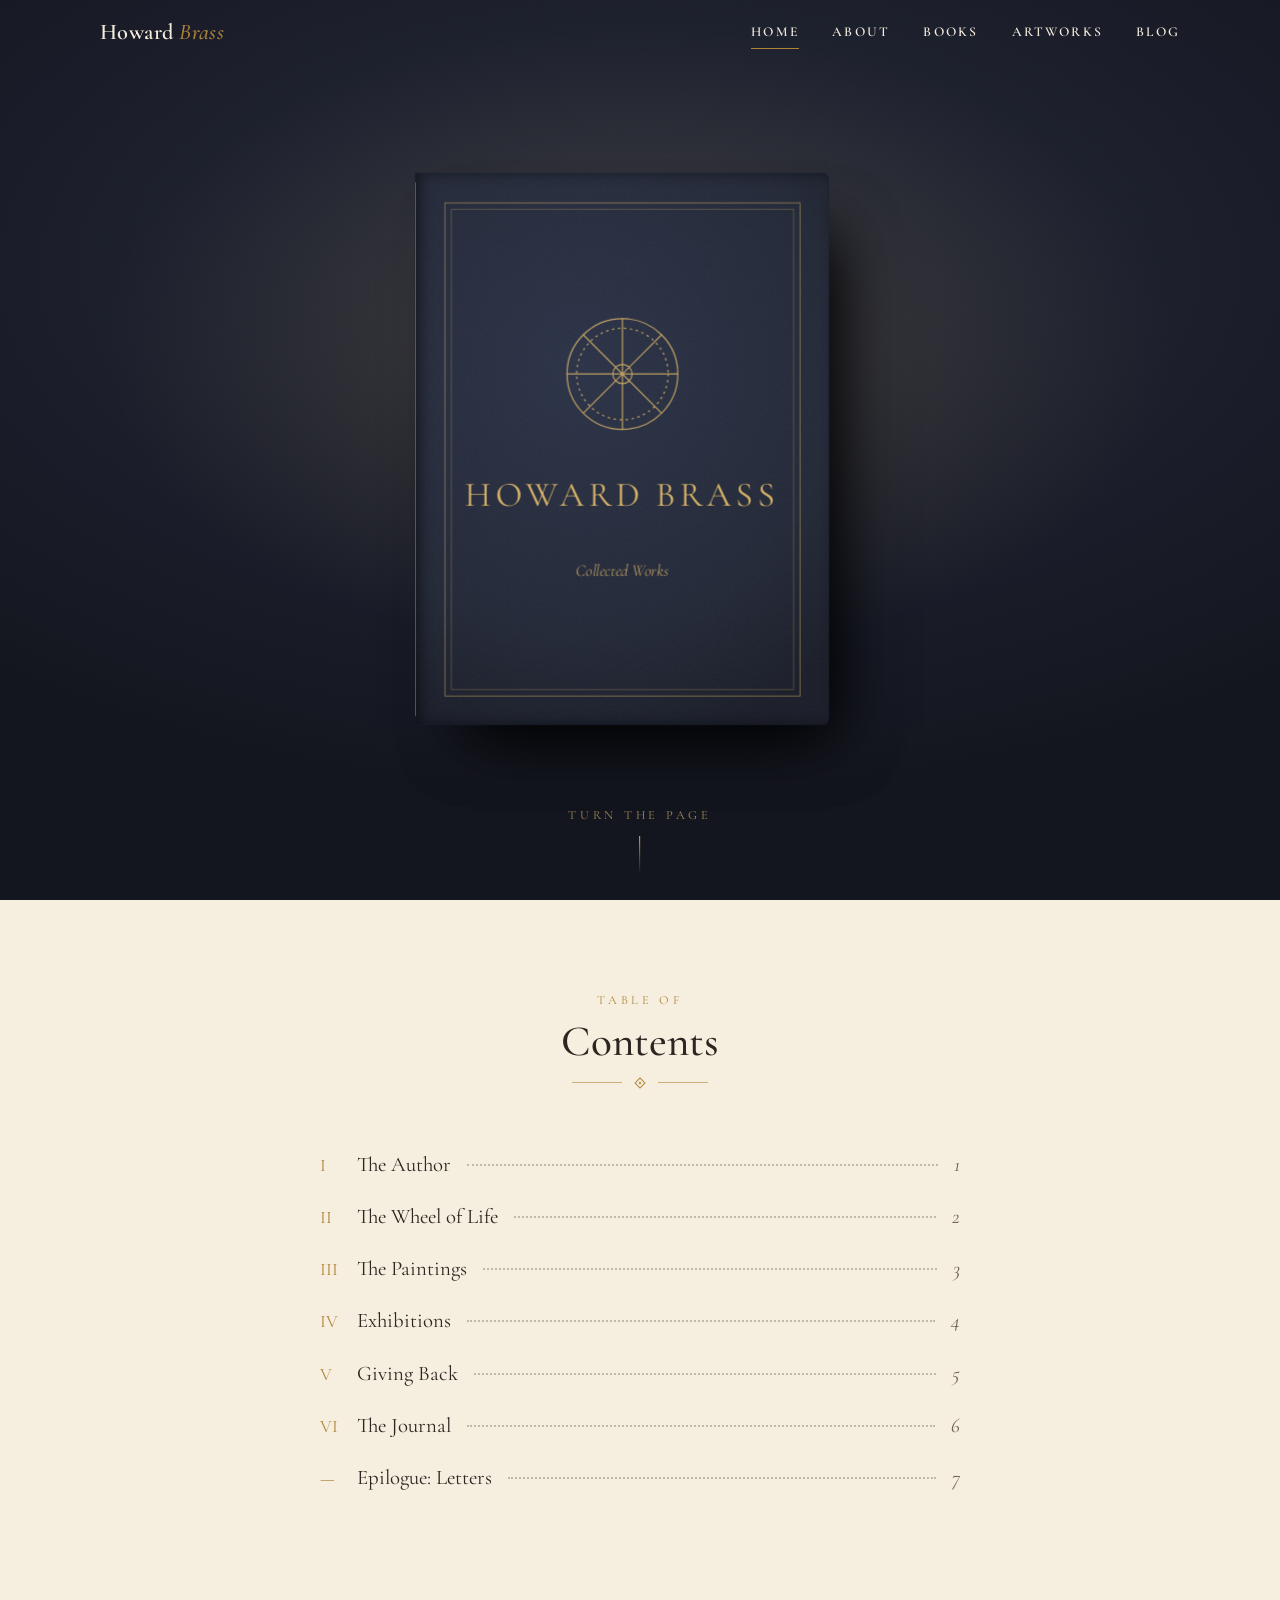
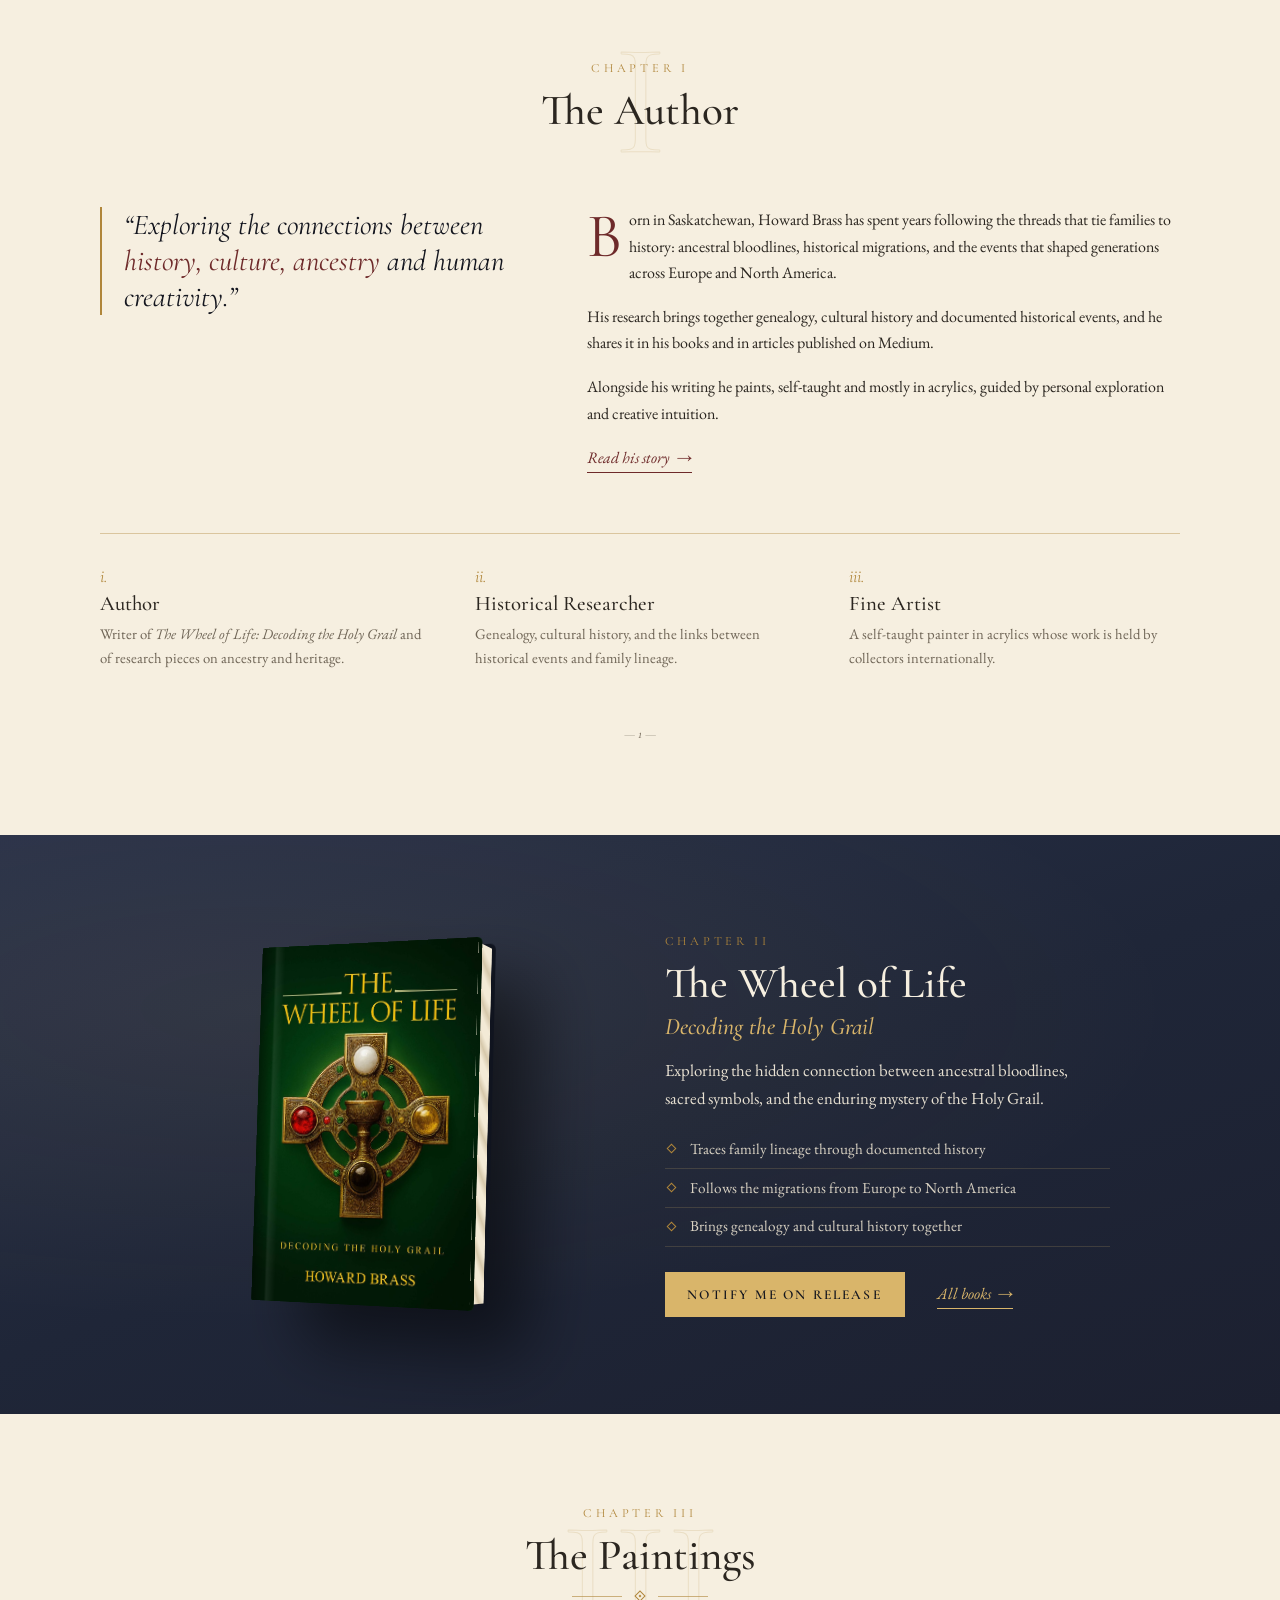
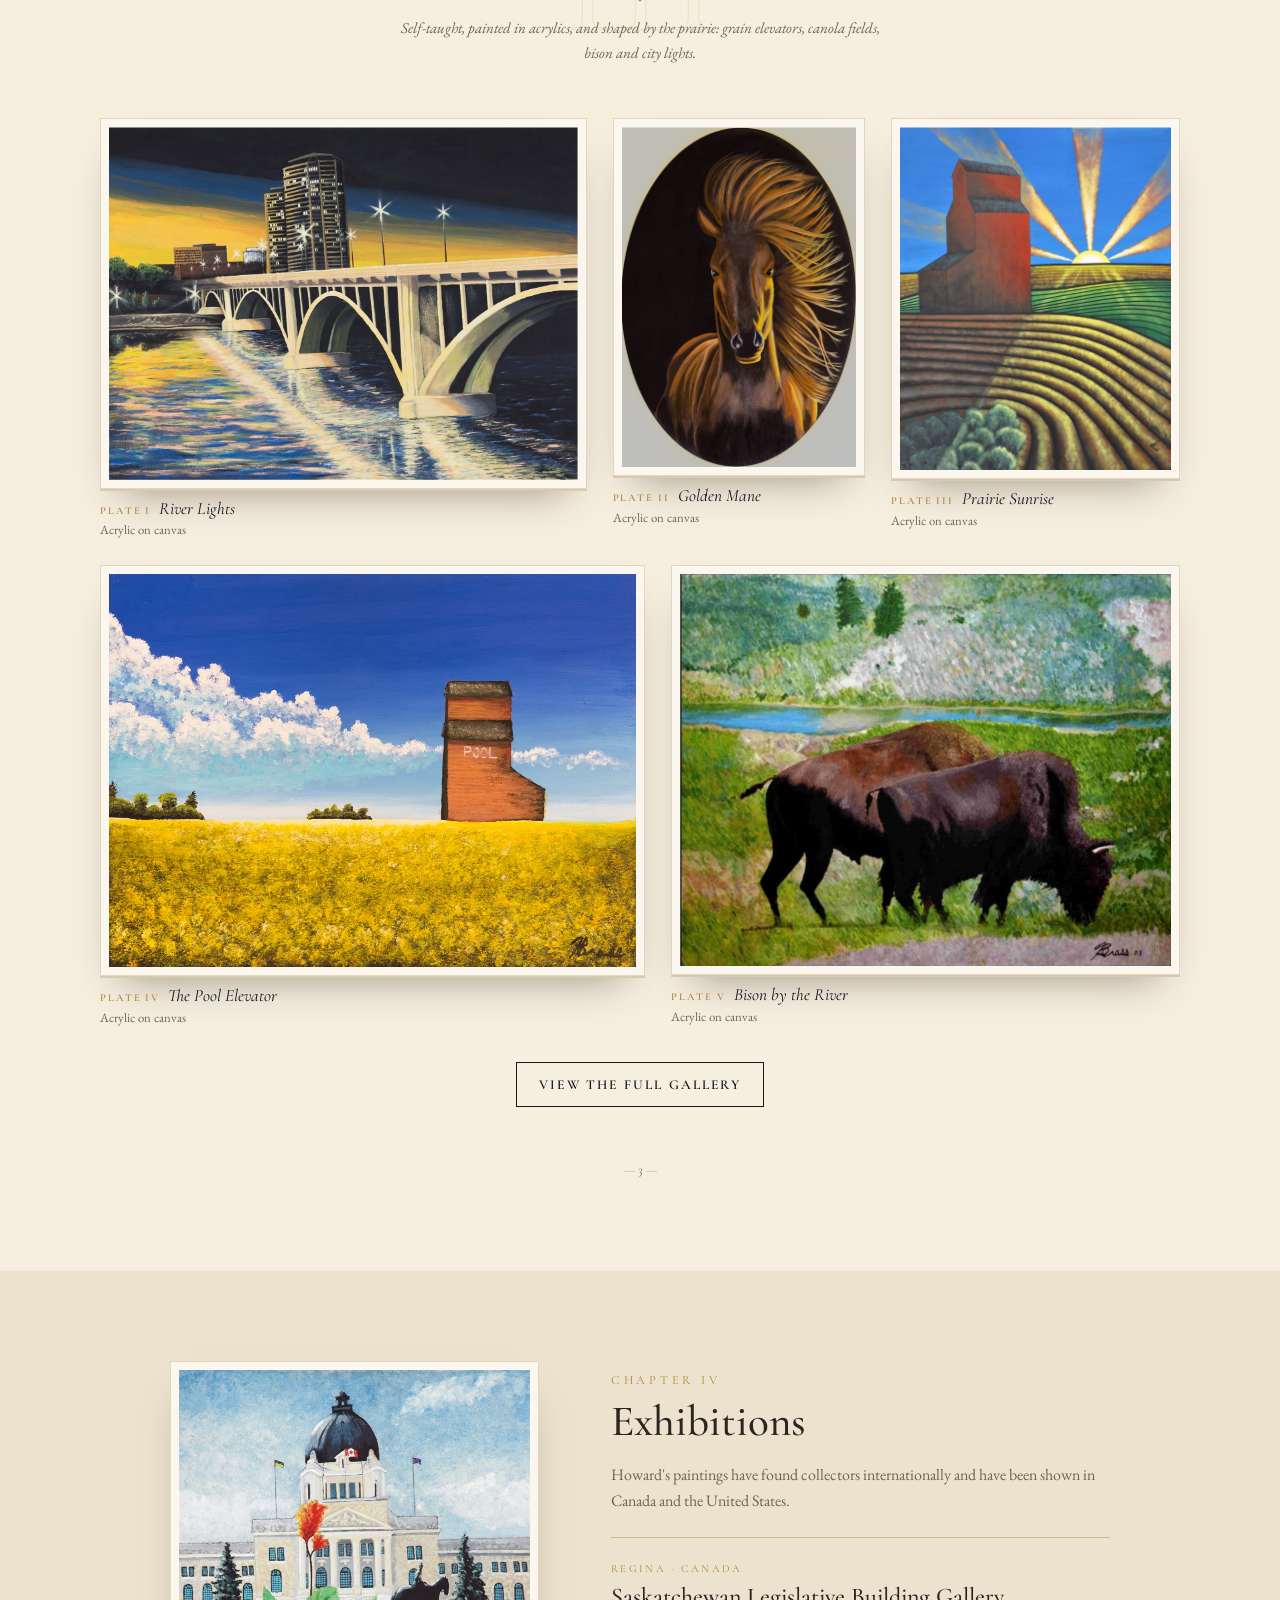
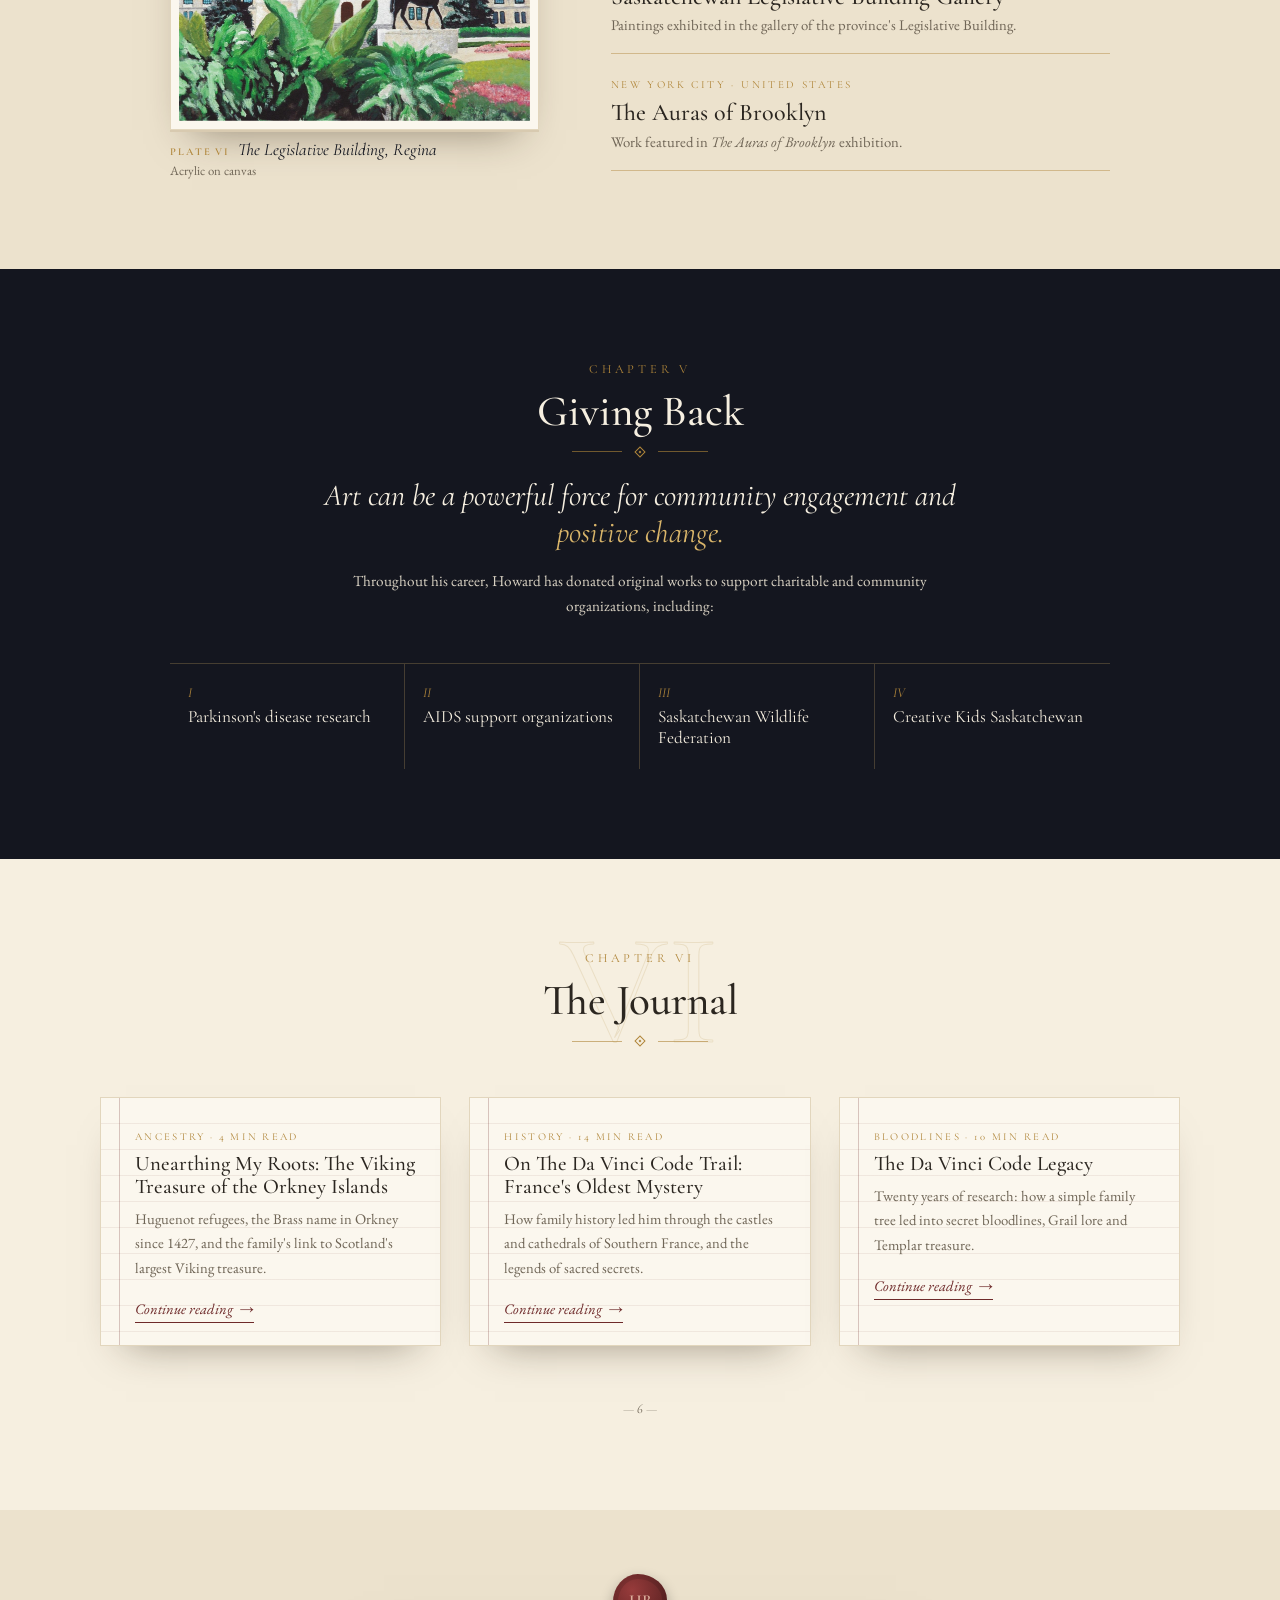
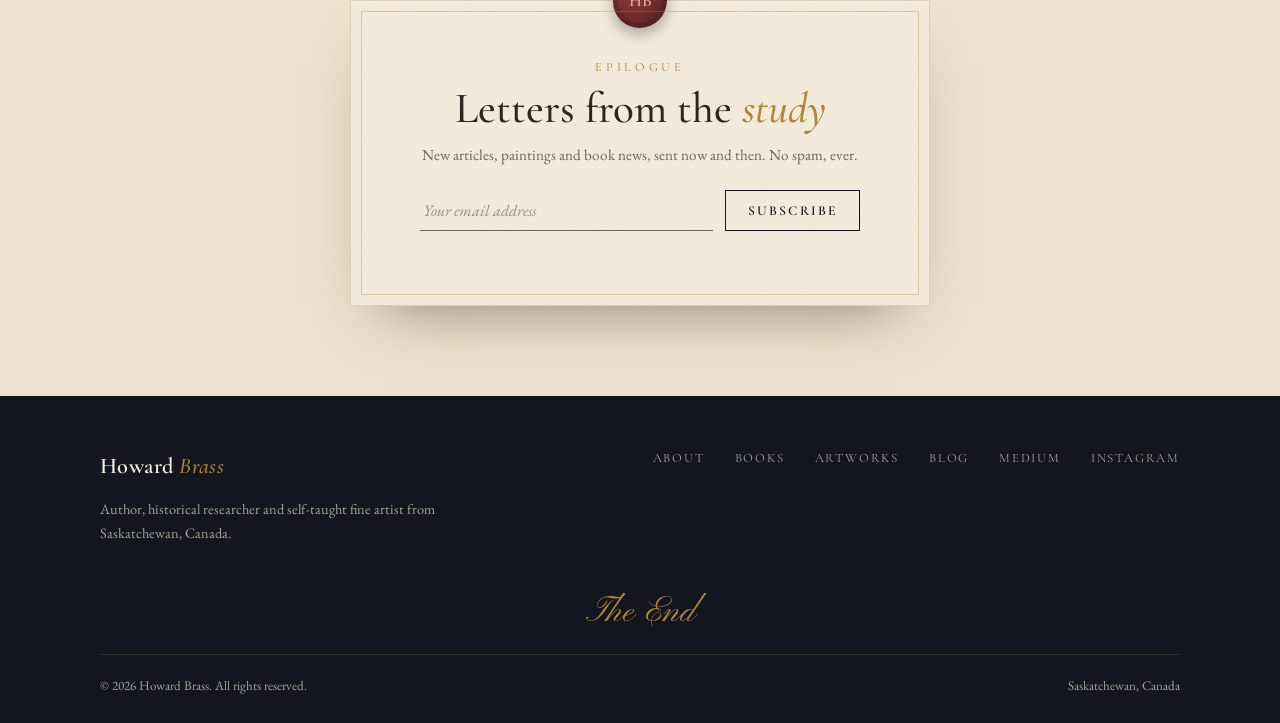
==== commit 00e24367: "Add files via upload" ====
--- a/index.html
+++ b/index.html
@@ -64,7 +64,7 @@
           <div class="paper">
             <span class="hb-ribbon" aria-hidden="true"></span>
             <p class="running-head ink">Prologue</p>
-            <p class="hb-lead ink" style="--d:.1s">Bridging historical inquiry, ancestral heritage and contemporary visual expression.</p>
+            <p class="hb-lead ink" style="--d:.1s">Exploring the hidden connection between ancestral bloodlines, sacred symbols, and the enduring mystery of the Holy Grail.</p>
             <p class="hb-text dropcap ink" style="--d:.25s">Howard Brass is a Saskatchewan-born author, historical researcher and self-taught fine artist. His work explores the connections between history, culture, ancestry and human creativity.</p>
             <div class="hb-cta ink" style="--d:.4s">
               <a href="#book" class="btn btn-ink">Open the book</a>
@@ -178,30 +178,22 @@
           <div class="book" id="book3d">
             <div class="book-back"></div>
             <div class="book-pages"></div>
-            <div class="book-cover">
-              <span class="bc-author">Howard Brass</span>
-              <svg viewBox="0 0 100 100" fill="none" stroke="currentColor" stroke-width="1">
-                <circle cx="50" cy="50" r="46"/><circle cx="50" cy="50" r="34"/><circle cx="50" cy="50" r="9"/>
-                <path d="M50 4v92M4 50h92M17.5 17.5l65 65M82.5 17.5l-65 65"/>
-              </svg>
-              <span class="bc-title">The Wheel<br>of Life</span>
-              <span class="bc-sub">Decoding the Holy Grail</span>
-            </div>
+            <div class="book-cover has-img"><img src="img/books/wheel-of-life.jpg" alt="The Wheel of Life: Decoding the Holy Grail by Howard Brass, book cover" width="909" height="1388"></div>
           </div>
         </div>
 
         <div class="book-copy">
           <span class="ch-num reveal">Chapter II</span>
           <h2 class="reveal" style="--d:.08s">The Wheel of Life <em>Decoding the Holy Grail</em></h2>
-          <p class="lead reveal" style="--d:.16s">An exploration of ancestral bloodlines, historical migrations, and the events that shaped generations of families across Europe and North America.</p>
+          <p class="lead reveal" style="--d:.16s">Exploring the hidden connection between ancestral bloodlines, sacred symbols, and the enduring mystery of the Holy Grail.</p>
           <ul class="book-points reveal" style="--d:.24s">
             <li>Traces family lineage through documented history</li>
             <li>Follows the migrations from Europe to North America</li>
             <li>Brings genealogy and cultural history together</li>
           </ul>
           <div class="book-actions reveal" style="--d:.32s">
-            <!-- TODO: replace with the book's real Amazon / retailer link -->
-            <a href="#" class="btn btn-gold" target="_blank" rel="noopener">Buy the book</a>
+            <!-- On release, swap to the store link with target="_blank" rel="noopener" and the text "Buy the book" -->
+            <a href="#letters" class="btn btn-gold">Notify me on release</a>
             <a href="books.html" class="link-arrow light">All books <span>&rarr;</span></a>
           </div>
         </div>
--- a/css/style.css
+++ b/css/style.css
@@ -511,6 +511,7 @@
   line-height: 1.25;
   color: var(--ink);
   margin: 3.6cqi 0 2.2cqi;
+  padding-right: 3cqi; /* clear the bookmark ribbon */
 }
 .hb-text { font-size: max(13px, 1.5cqi); line-height: 1.65; margin-bottom: 2.6cqi; }
 .hb-cta { display: flex; align-items: center; flex-wrap: wrap; gap: 1rem 1.6rem; }
@@ -654,6 +655,11 @@
   box-shadow: inset 0 0 0 10px #4a1a1c, inset 0 0 0 11px rgba(217,181,106,.6);
 }
 .book-cover svg { width: 46%; opacity: .9; }
+/* Real cover artwork */
+.book-cover.has-img { padding: 0; background: #0d3a1f; }
+.book .book-cover.has-img { box-shadow: none; }
+.book-cover.has-img img { position: absolute; inset: 0; width: 100%; height: 100%; object-fit: cover; border-radius: inherit; }
+.book-cover.has-img::after { content: ""; position: absolute; inset: 0; border-radius: inherit; background: linear-gradient(90deg, rgba(0,0,0,.35), transparent 6%, rgba(255,255,255,.08) 7%, transparent 11%); pointer-events: none; }
 .bc-author { font-family: var(--display); letter-spacing: .3em; text-transform: uppercase; font-size: .65rem; }
 .bc-title { font-family: var(--display); font-size: 1.7rem; line-height: 1; }
 .bc-sub { font-family: var(--display); font-style: italic; font-size: .85rem; opacity: .85; margin-top: -8%; }
@@ -914,8 +920,8 @@
   max-width: 940px;
 }
 .frontis { margin: 0; }
-.frontis .plate-frame { transform: rotate(-1.5deg); box-shadow: 0 30px 60px -20px rgba(0,0,0,.7); }
-.frontis .plate:hover .plate-frame { transform: translateY(-6px) rotate(-.8deg); box-shadow: 0 40px 70px -24px rgba(0,0,0,.75); }
+.frontis .plate-frame { box-shadow: 0 30px 60px -20px rgba(0,0,0,.7); }
+.frontis .plate:hover .plate-frame { transform: translateY(-6px); box-shadow: 0 40px 70px -24px rgba(0,0,0,.75); }
 .frontis figcaption {
   margin-top: 16px;
   text-align: center;
@@ -996,12 +1002,73 @@
 /* =========================================================
    Books page
    ========================================================= */
-.books-hero .book-grid { margin-inline: auto; }
-.books-hero .book { width: min(270px, 62vw); }
-.books-hero h1 { font-size: clamp(2.4rem, 5vw, 3.6rem); color: var(--paper); }
-.books-hero h1 em { display: block; font-size: .5em; margin-top: .5rem; color: var(--gold-l); }
-.book-by { margin: .8rem 0 0; font-family: var(--display); font-style: italic; font-size: 1.1rem; color: rgba(217,181,106,.85); }
-.books-hero .lead { font-size: 1.05rem; margin: 1.2rem 0 1.8rem; color: #e8e1d2; max-width: 460px; }
+.shelf-hero h1 { font-size: clamp(2.8rem, 6vw, 4.3rem); color: var(--paper); margin: .1rem 0 0; }
+
+/* Each book brings its own length of shelf, so rows of any size join into one plank */
+.shelf {
+  --cover-w: 180px;
+  --cover-h: 270px;
+  display: flex;
+  flex-wrap: wrap;
+  justify-content: center;
+  row-gap: 48px;
+  list-style: none;
+  margin-top: clamp(44px, 6vw, 64px);
+  margin-bottom: 0;
+  padding: 0;
+}
+.shelf li { position: relative; padding: 0 clamp(36px, 6vw, 70px); }
+.shelf li::before {
+  content: "";
+  position: absolute;
+  left: 0;
+  right: 0;
+  top: var(--cover-h);
+  height: 16px;
+  background:
+    linear-gradient(rgba(217,181,106,.45), rgba(217,181,106,.45)) top / 100% 1px no-repeat,
+    linear-gradient(#4a321d, #2c1d10);
+  box-shadow: 0 22px 30px -12px rgba(0,0,0,.7);
+}
+.shelf-book { display: flex; flex-direction: column; align-items: center; text-align: center; perspective: 900px; }
+.shelf-cover {
+  position: relative;
+  inset: auto;
+  width: var(--cover-w);
+  height: var(--cover-h);
+  padding: 13% 10%;
+  border-radius: 2px 5px 5px 2px;
+  transform: rotateY(-16deg);
+  transform-origin: left bottom;
+  box-shadow:
+    inset 0 0 0 8px #4a1a1c, inset 0 0 0 9px rgba(217,181,106,.6),
+    5px 0 0 -1px #e9dfc8, 6px 0 0 -1px #c9b998,
+    16px 10px 24px -6px rgba(0,0,0,.6);
+  transition: transform .7s var(--ease), box-shadow .7s var(--ease);
+}
+.shelf-cover img { position: absolute; inset: 0; width: 100%; height: 100%; object-fit: cover; border-radius: inherit; }
+.shelf-cover .bc-title { font-size: 1.35rem; }
+.shelf-cover .bc-author { font-size: .58rem; }
+.shelf-cover .bc-sub { font-size: .72rem; }
+.shelf-book:hover .shelf-cover, .shelf-book:focus-visible .shelf-cover { transform: translateY(-12px) rotateY(0); }
+.shelf-label { display: grid; gap: 2px; margin-top: 34px; max-width: calc(var(--cover-w) + 60px); }
+.shelf-label b { font-family: var(--display); font-weight: 500; font-size: 1.2rem; line-height: 1.2; color: var(--paper); }
+.shelf-label i { font-family: var(--display); font-size: .92rem; color: rgba(217,181,106,.8); }
+.shelf-buy {
+  justify-self: center;
+  margin-top: 10px;
+  font-family: var(--display);
+  font-size: .72rem;
+  font-weight: 600;
+  letter-spacing: .2em;
+  text-transform: uppercase;
+  color: var(--gold-l);
+  border-bottom: 1px solid rgba(217,181,106,.4);
+  padding-bottom: 2px;
+  transition: border-color .3s;
+}
+.shelf-book:hover .shelf-buy { border-color: var(--gold-l); }
+.book-cta { margin-top: clamp(32px, 4vw, 44px); }
 
 /* =========================================================
    Blog: the journal list
